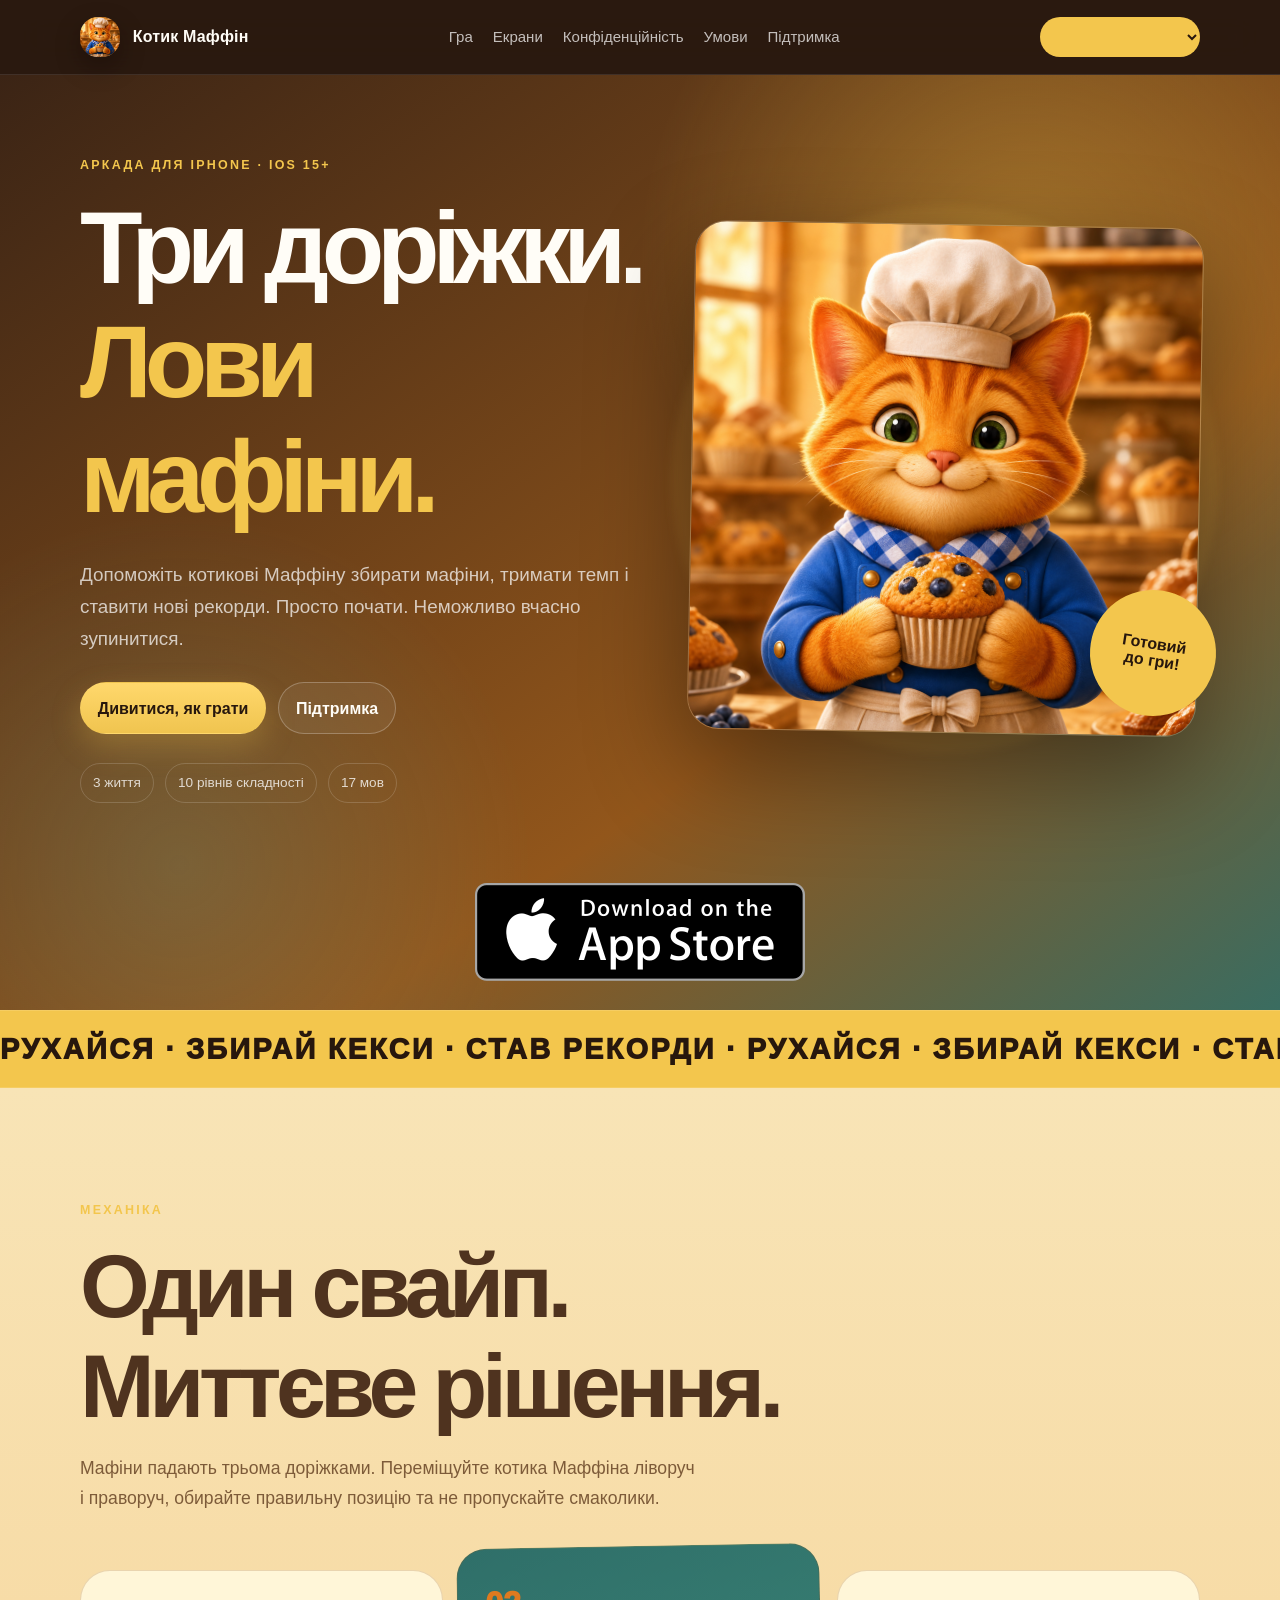
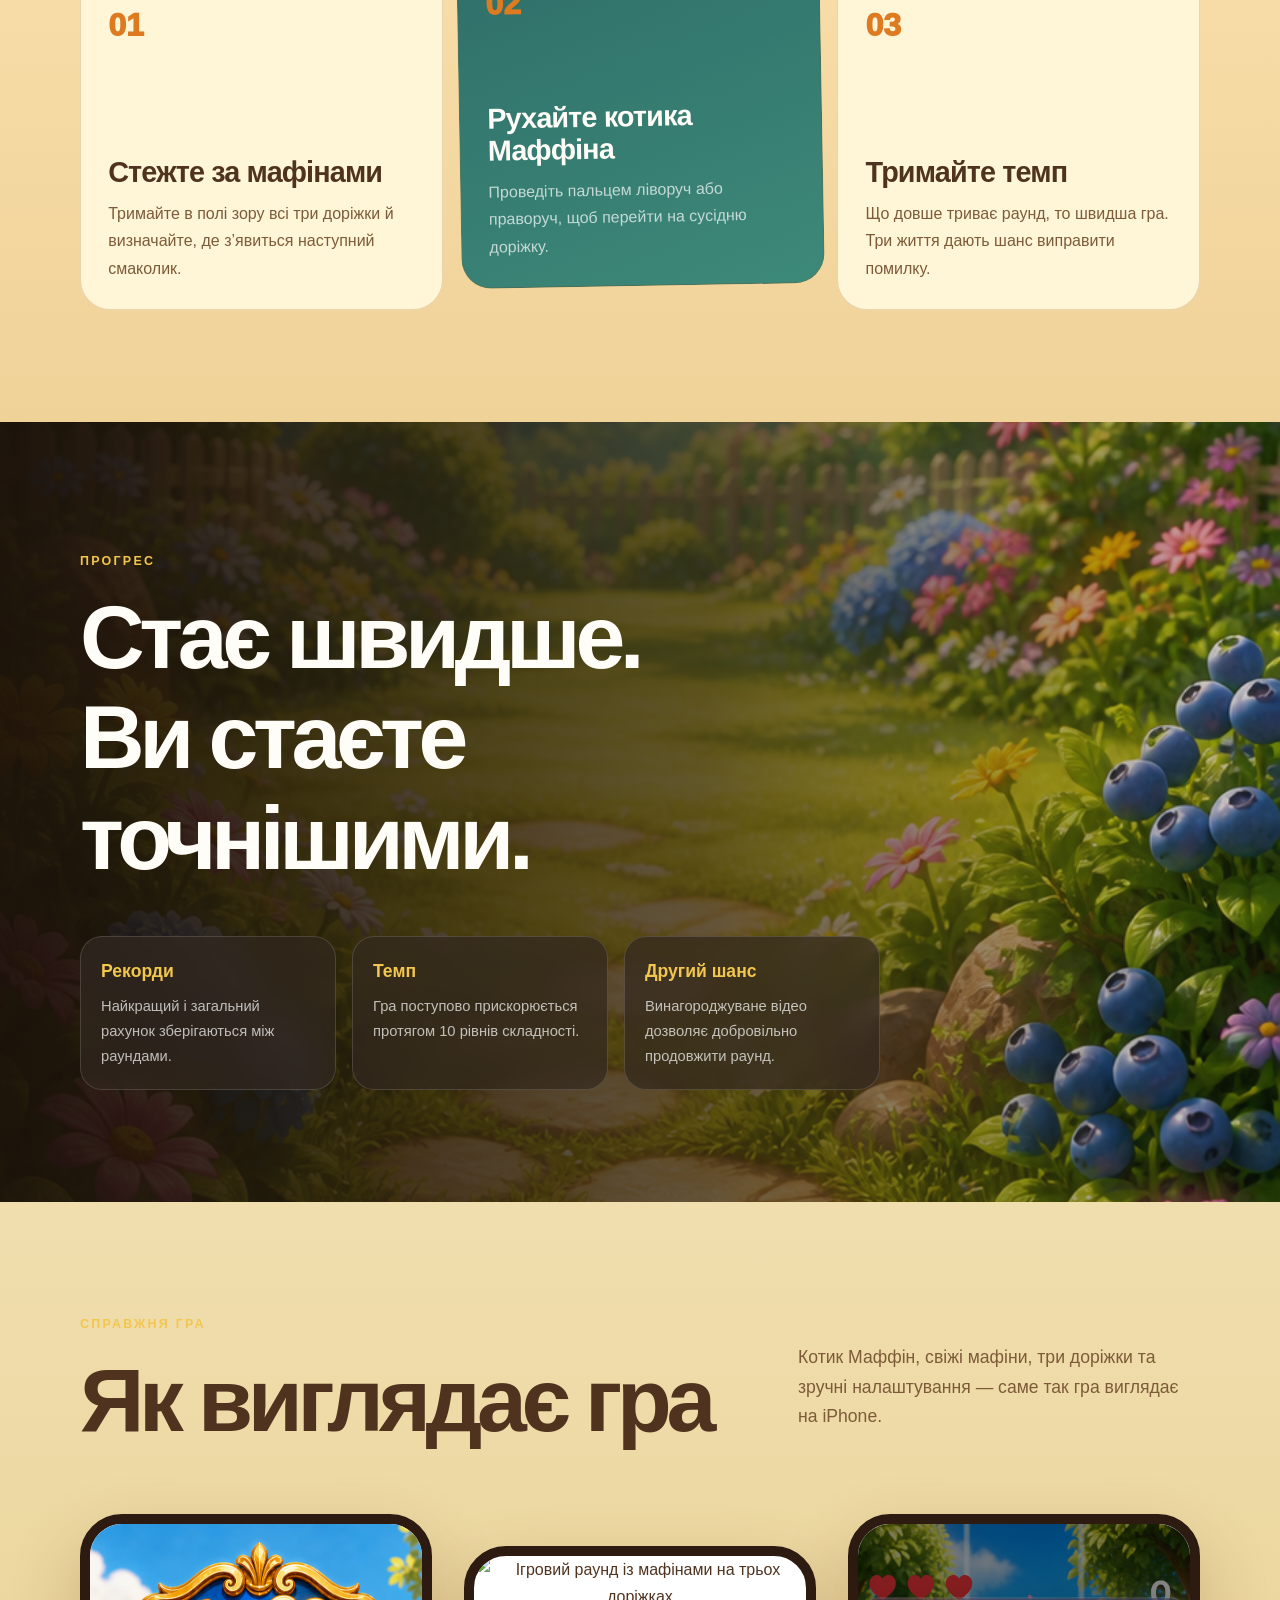
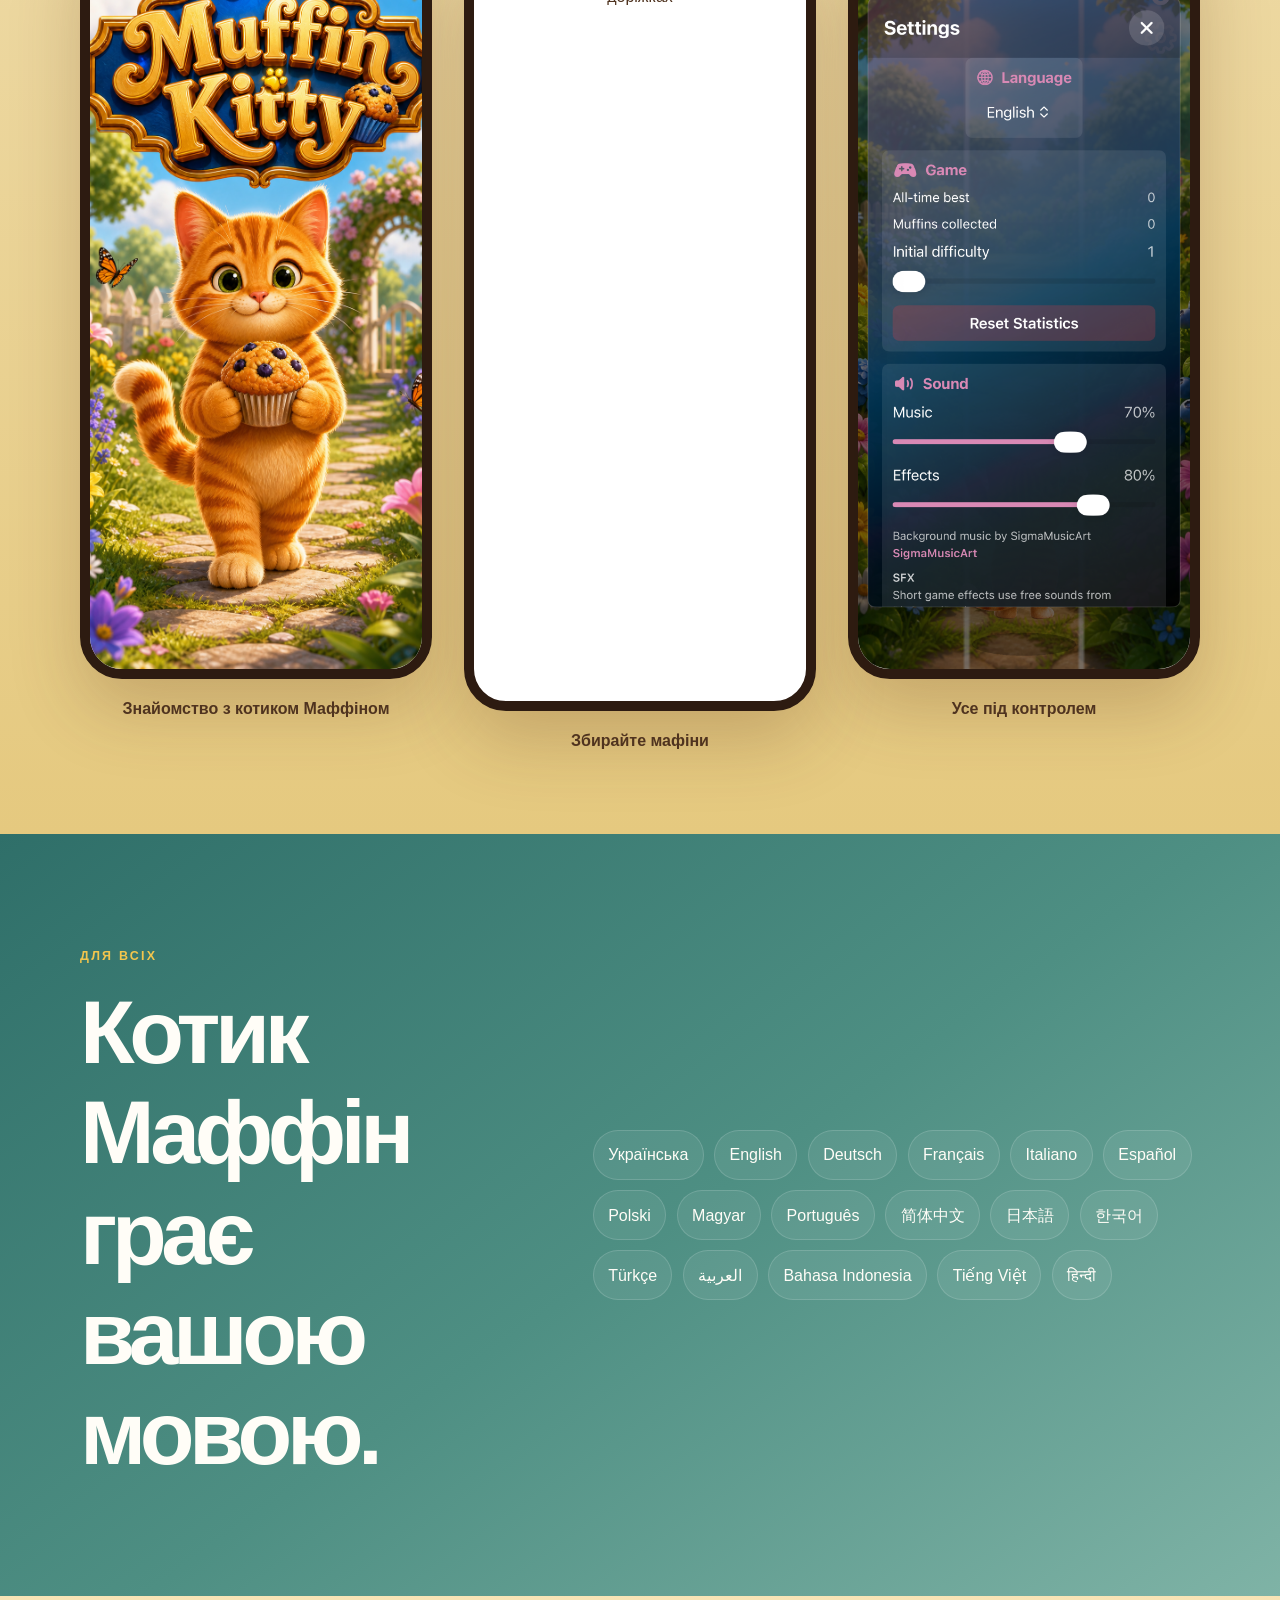
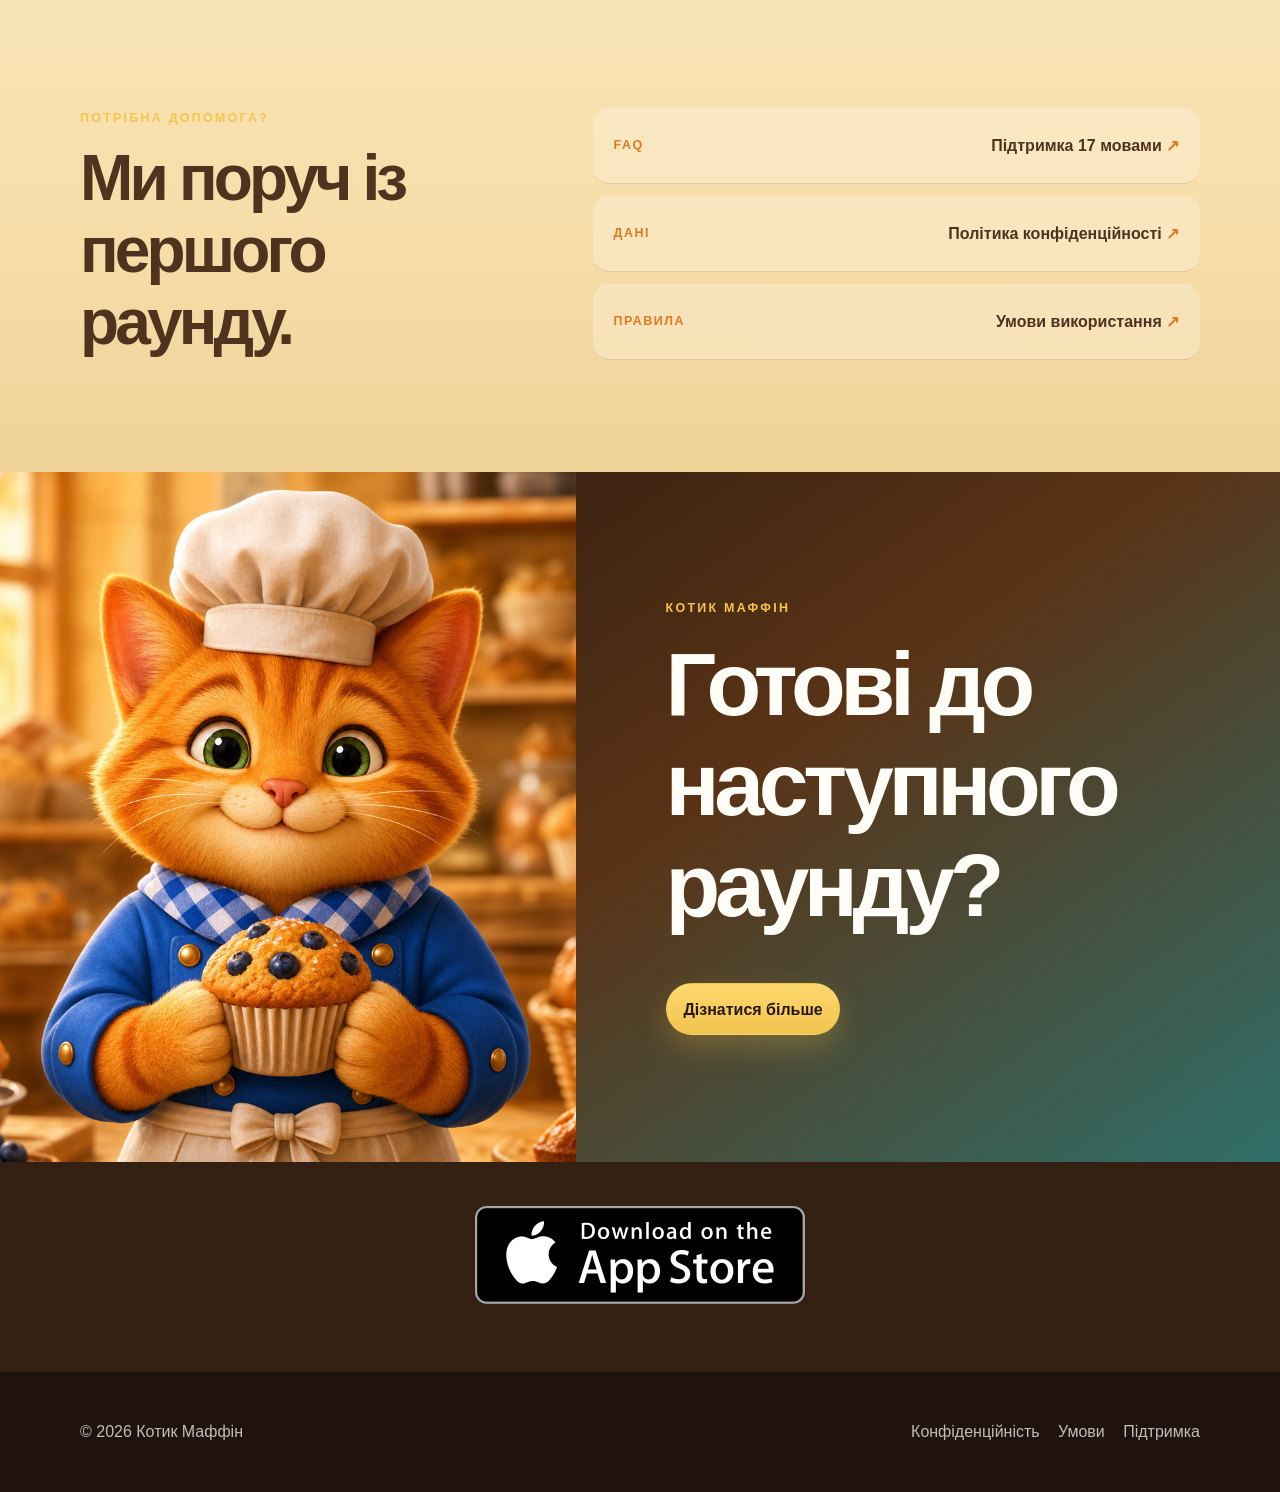
==== index.html @ 7a967cc7 "Refresh Muffin Kitty Docs artwork" ====
<!doctype html>
<html lang="uk">
<head>
  <meta charset="utf-8">
  <meta name="viewport" content="width=device-width, initial-scale=1">
  <meta name="theme-color" content="#071621">
  <meta name="description" content="Котик Маффін — аркадна гра для iPhone, де Котик Маффін збирає мафіни на трьох доріжках.">
  <meta property="og:title" content="Котик Маффін — мобільна аркада">
  <meta property="og:description" content="Три доріжки. Свіжі мафіни. Один дуже спритний Котик Маффін.">
  <meta property="og:image" content="images/muffin-kitty-icon.png">
  <title>Котик Маффін — мобільна аркада</title>
  <link rel="icon" type="image/png" href="images/muffin-kitty-icon.png">
  <link rel="apple-touch-icon" href="images/muffin-kitty-icon.png">
  <link rel="stylesheet" href="site.css?v=20260725-3">
</head>
<body class="home">
  <a class="skip-link" href="#main">Перейти до вмісту</a>
  <header class="topbar">
    <div class="shell topbar-inner">
      <a class="brand" href="index.html"><img class="brand-logo" src="images/muffin-kitty-icon.png" alt=""><span>Котик Маффін</span></a>
      <nav class="nav" aria-label="Навігація сайту">
        <a class="nav-link" href="#game">Гра</a>
        <a class="nav-link" href="#screens">Екрани</a>
        <a class="nav-link" href="privacy.html">Конфіденційність</a>
        <a class="nav-link" href="terms.html">Умови</a>
        <a class="nav-link" href="support.html">Підтримка</a>
      </nav>
      <div class="language-control site-language-control" data-language-control>
        <label for="language-select">Мова сайту</label>
        <select id="language-select" data-language-select aria-label="Мова сайту"></select>
      </div>
    </div>
  </header>

  <main id="main">
    <section class="game-hero">
      <div class="shell game-hero-grid">
        <div class="hero-copy">
          <p class="game-kicker">Аркада для iPhone · iOS 15+</p>
          <h1>Три доріжки.<br><em>Лови мафіни.</em></h1>
          <p class="hero-summary">Допоможіть котикові Маффіну збирати мафіни, тримати темп і ставити нові рекорди. Просто почати. Неможливо вчасно зупинитися.</p>
          <div class="hero-actions">
            <a class="button primary" href="#game">Дивитися, як грати</a>
            <a class="button ghost" href="support.html">Підтримка</a>
          </div>
          <div class="hero-facts"><span>3 життя</span><span>10 рівнів складності</span><span>17 мов</span></div>
        </div>
        <div class="hero-character">
          <div class="sun-disc"></div>
          <img src="images/muffin-kitty-icon.png" alt="Мультяшний котик Маффін тримає мафін">
          <span class="hero-sticker">Готовий<br>до гри!</span>
        </div>
      </div>
      <section class="app-store-band app-store-band-top" aria-label="App Store">
        <div class="shell app-store-band-inner">
          <a class="app-store-badge-link" href="https://apps.apple.com/" target="_blank" rel="noreferrer" aria-label="Download on the App Store">
            <img class="app-store-badge" src="images/app-store-badge.png" alt="Download on the App Store">
          </a>
        </div>
      </section>
      <div class="marquee" aria-hidden="true"><div>РУХАЙСЯ · ЗБИРАЙ КЕКСИ · СТАВ РЕКОРДИ · РУХАЙСЯ · ЗБИРАЙ КЕКСИ · СТАВ РЕКОРДИ ·</div></div>
    </section>

    <section class="game-section" id="game">
      <div class="shell">
        <div class="section-heading">
          <p class="game-kicker">Механіка</p>
          <h2>Один свайп.<br>Миттєве рішення.</h2>
          <p>Мафіни падають трьома доріжками. Переміщуйте котика Маффіна ліворуч і праворуч, обирайте правильну позицію та не пропускайте смаколики.</p>
        </div>
        <div class="mechanic-grid">
          <article class="mechanic-card"><span>01</span><h3>Стежте за мафінами</h3><p>Тримайте в полі зору всі три доріжки й визначайте, де з’явиться наступний смаколик.</p></article>
          <article class="mechanic-card featured"><span>02</span><h3>Рухайте котика Маффіна</h3><p>Проведіть пальцем ліворуч або праворуч, щоб перейти на сусідню доріжку.</p></article>
          <article class="mechanic-card"><span>03</span><h3>Тримайте темп</h3><p>Що довше триває раунд, то швидша гра. Три життя дають шанс виправити помилку.</p></article>
        </div>
      </div>
    </section>

    <section class="battle-section">
      <div class="battle-backdrop" role="img" aria-label="Затишна ігрова кімната з ліжком і розкиданими іграшками"></div>
      <div class="shell battle-copy">
        <p class="game-kicker">Прогрес</p>
        <h2>Стає швидше.<br>Ви стаєте точнішими.</h2>
        <div class="battle-points">
          <div><strong>Рекорди</strong><span>Найкращий і загальний рахунок зберігаються між раундами.</span></div>
          <div><strong>Темп</strong><span>Гра поступово прискорюється протягом 10 рівнів складності.</span></div>
          <div><strong>Другий шанс</strong><span>Винагороджуване відео дозволяє добровільно продовжити раунд.</span></div>
        </div>
      </div>
    </section>

    <section class="game-section screens-section" id="screens">
      <div class="shell">
        <div class="section-heading wide">
          <div><p class="game-kicker">Справжня гра</p><h2>Як виглядає гра</h2></div>
          <p>Котик Маффін, свіжі мафіни, три доріжки та зручні налаштування — саме так гра виглядає на iPhone.</p>
        </div>
        <div class="phone-gallery" aria-label="Скриншоти Котик Маффін">
          <figure class="phone phone-tall"><div class="phone-screen"><img src="images/screenshot-splash.png?v=20260728-2" alt="Заставка Котик Маффін із котиком Маффіном" loading="lazy"></div><figcaption>Знайомство з котиком Маффіном</figcaption></figure>
          <figure class="phone phone-center"><div class="phone-screen"><img src="images/screenshot-gameplay.png?v=20260728-2" alt="Ігровий раунд із мафінами на трьох доріжках" loading="lazy"></div><figcaption>Збирайте мафіни</figcaption></figure>
          <figure class="phone phone-tall"><div class="phone-screen"><img src="images/screenshot-settings.png?v=20260728-2" alt="" loading="lazy"></div><figcaption>Усе під контролем</figcaption></figure>
        </div>
      </div>
    </section>

    <section class="languages-band">
      <div class="shell languages-grid">
        <div><p class="game-kicker">Для всіх</p><h2>Котик Маффін грає<br>вашою мовою.</h2></div>
        <div class="language-cloud" aria-label="Підтримувані мови">
          <span>Українська</span><span>English</span><span>Deutsch</span><span>Français</span><span>Italiano</span><span>Español</span><span>Polski</span><span>Magyar</span><span>Português</span><span>简体中文</span><span>日本語</span><span>한국어</span><span>Türkçe</span><span>العربية</span><span>Bahasa Indonesia</span><span>Tiếng Việt</span><span>हिन्दी</span>
        </div>
      </div>
    </section>

    <section class="game-section support-strip">
      <div class="shell support-strip-grid">
        <div><p class="game-kicker">Потрібна допомога?</p><h2>Ми поруч із першого раунду.</h2></div>
        <div class="support-links">
          <a href="support.html"><span>FAQ</span><strong>Підтримка 17 мовами</strong></a>
          <a href="privacy.html"><span>Дані</span><strong>Політика конфіденційності</strong></a>
          <a href="terms.html"><span>Правила</span><strong>Умови використання</strong></a>
        </div>
      </div>
    </section>

    <section class="final-game-cta">
      <img src="images/muffin-kitty-icon.png" alt="" aria-hidden="true">
      <div><p class="game-kicker">Котик Маффін</p><h2>Готові до<br>наступного раунду?</h2><a class="button primary" href="support.html">Дізнатися більше</a></div>
    </section>

    <section class="app-store-band app-store-band-bottom" aria-label="App Store">
      <div class="shell app-store-band-inner">
        <a class="app-store-badge-link" href="https://apps.apple.com/" target="_blank" rel="noreferrer" aria-label="Download on the App Store">
          <img class="app-store-badge" src="images/app-store-badge.png" alt="Download on the App Store">
        </a>
      </div>
    </section>
  </main>

  <footer class="footer"><div class="shell footer-inner"><span>© 2026 <span>Котик Маффін</span></span><div class="footer-links"><a href="privacy.html">Конфіденційність</a><a href="terms.html">Умови</a><a href="support.html">Підтримка</a></div></div></footer>
</body>
</html>
---- site.css ----
:root {
  --ink: #27170d;
  --navy: #5d3418;
  --blue: #2f6f69;
  --blue-light: #96cbbd;
  --paper: #f7dca7;
  --paper-2: #fff6d8;
  --text: #4f331f;
  --muted: #7d5b39;
  --line: rgba(156, 93, 31, 0.22);
  --yellow: #f3c64d;
  --orange: #de7a1f;
  --teal: #67b8ac;
  --sand: #c98a46;
  --white: #fffdf7;
  --max: 1120px;
  --reading: 790px;
  --shadow: 0 24px 70px rgba(91, 51, 20, 0.18);
}

* {
  box-sizing: border-box;
}

html {
  scroll-behavior: smooth;
}

body {
  margin: 0;
  color: var(--text);
  background:
    radial-gradient(circle at 14% 14%, rgba(243, 198, 77, 0.2), transparent 20rem),
    radial-gradient(circle at 86% 20%, rgba(103, 184, 172, 0.16), transparent 26rem),
    radial-gradient(circle at 50% 92%, rgba(222, 122, 31, 0.12), transparent 30rem),
    linear-gradient(180deg, #fff8e9 0%, var(--paper) 54%, #e9c06f 100%);
  font-family: "Avenir Next", "Trebuchet MS", "Segoe UI", sans-serif;
  line-height: 1.7;
  text-rendering: optimizeLegibility;
  -webkit-font-smoothing: antialiased;
}

a {
  color: inherit;
  text-decoration: none;
}

a:not(.brand):not(.nav-link):not(.button):not(.page-card) {
  text-decoration-color: rgba(116, 77, 37, 0.42);
  text-underline-offset: 0.18em;
}

.shell {
  width: min(var(--max), calc(100% - 32px));
  margin-inline: auto;
}

.skip-link {
  position: fixed;
  top: 12px;
  left: 12px;
  z-index: 100;
  padding: 0.65rem 0.9rem;
  border-radius: 999px;
  color: var(--white);
  background: var(--ink);
  transform: translateY(-180%);
}

.skip-link:focus {
  transform: none;
}

.topbar {
  position: sticky;
  top: 0;
  z-index: 50;
  border-bottom: 1px solid rgba(255, 255, 255, 0.1);
  color: var(--white);
  background: rgba(39, 23, 13, 0.92);
  backdrop-filter: blur(22px) saturate(140%);
}

.topbar-inner {
  min-height: 74px;
  display: flex;
  align-items: center;
  justify-content: space-between;
  gap: 1.5rem;
}

.brand {
  display: inline-flex;
  align-items: center;
  gap: 0.8rem;
  font-weight: 800;
  letter-spacing: 0.01em;
}

.brand-logo {
  width: 2.5rem;
  height: 2.5rem;
  display: block;
  object-fit: cover;
  border-radius: 18px;
  box-shadow: 0 10px 26px rgba(0, 0, 0, 0.28);
}

.nav {
  display: flex;
  align-items: center;
  gap: 1.25rem;
}

.nav-link {
  color: rgba(255, 255, 255, 0.72);
  font-size: 0.94rem;
  transition: color 160ms ease;
}

.nav-link:hover,
.nav-link[aria-current="page"] {
  color: var(--yellow);
}

.nav-link.button {
  padding: 0.62rem 0.92rem;
  color: var(--ink);
  background: var(--yellow);
  border-radius: 999px;
  font-weight: 800;
}

.legal-hero {
  position: relative;
  overflow: hidden;
  color: var(--white);
  background:
    radial-gradient(circle at 82% 15%, rgba(243, 198, 77, 0.3), transparent 20rem),
    radial-gradient(circle at 12% 88%, rgba(103, 184, 172, 0.24), transparent 24rem),
    linear-gradient(145deg, #6d3e1a, #8d5620 58%, var(--blue));
}

.legal-hero::after {
  content: "";
  position: absolute;
  right: 7%;
  bottom: -5.5rem;
  width: 17rem;
  height: 17rem;
  border: 2.8rem dotted rgba(255, 255, 255, 0.08);
  border-radius: 50%;
  transform: rotate(17deg);
}

.legal-hero-inner {
  position: relative;
  z-index: 1;
  min-height: 400px;
  display: grid;
  align-content: center;
  padding-block: 5.5rem;
}

.legal-hero-inner > * {
  min-width: 0;
}

.legal-hero h1 {
  overflow-wrap: normal;
  word-break: normal;
  hyphens: none;
}

.language-control {
  width: 364px;
  max-width: 100%;
  display: grid;
  grid-template-columns: auto minmax(180px, 1fr);
  align-items: center;
  gap: 0.75rem;
  margin-bottom: 1.5rem;
  padding: 0.45rem 0.5rem 0.45rem 0.85rem;
  border: 1px solid rgba(255, 255, 255, 0.18);
  border-radius: 999px;
  color: rgba(255, 255, 255, 0.75);
  background: rgba(255, 255, 255, 0.07);
  font-size: 0.84rem;
  font-weight: 700;
}

.language-control select {
  width: 100%;
  min-width: 0;
  min-height: 38px;
  padding: 0 2.2rem 0 0.85rem;
  border: 0;
  border-radius: 999px;
  color: var(--ink);
  background: var(--yellow);
  font: inherit;
  font-weight: 800;
  cursor: pointer;
}

[dir="rtl"] .language-control select {
  padding: 0 0.85rem 0 2.2rem;
}

.topbar .language-control {
  flex: 0 0 auto;
  width: auto;
  max-width: none;
  grid-template-columns: 1fr;
  gap: 0;
  margin: 0;
  padding: 0;
  border: 0;
  background: transparent;
}

.topbar .language-control label {
  position: absolute;
  width: 1px;
  height: 1px;
  overflow: hidden;
  clip: rect(0 0 0 0);
  white-space: nowrap;
}

.topbar .language-control select {
  width: 160px;
  min-height: 40px;
  max-width: 180px;
}

.kicker {
  margin: 0 0 0.8rem;
  color: var(--yellow);
  font-size: 0.78rem;
  font-weight: 800;
  letter-spacing: 0.16em;
  text-transform: uppercase;
}

h1,
h2,
h3 {
  line-height: 1.12;
  letter-spacing: -0.03em;
}

h1 {
  max-width: 820px;
  margin: 0;
  font-size: clamp(2.9rem, 7vw, 6.4rem);
}

.legal-hero .lead {
  max-width: 700px;
  margin: 1.25rem 0 0;
  color: rgba(255, 255, 255, 0.74);
  font-size: clamp(1.05rem, 2vw, 1.3rem);
}

.hero-actions {
  display: flex;
  flex-wrap: wrap;
  gap: 0.75rem;
  margin-top: 1.7rem;
}

.button {
  display: inline-flex;
  align-items: center;
  justify-content: center;
  min-height: 48px;
  padding: 0.72rem 1.05rem;
  border: 1px solid transparent;
  border-radius: 999px;
  font-weight: 800;
}

.button.primary {
  color: var(--ink);
  background: linear-gradient(180deg, #ffd86c, #f0c44f);
  box-shadow: 0 12px 30px rgba(243, 198, 77, 0.26);
}

.button.ghost {
  color: var(--white);
  border-color: rgba(255, 255, 255, 0.25);
  background: rgba(255, 255, 255, 0.06);
}

.app-store-band {
  width: 100%;
}

.app-store-band-top {
  padding: 2rem 0 1.85rem;
}

.app-store-band-bottom {
  padding: 2.75rem 0 4.25rem;
}

.app-store-band-inner {
  display: flex;
  justify-content: center;
}

.app-store-badge-link {
  display: inline-block;
}

.app-store-badge {
  display: block;
  width: min(330px, 82vw);
  height: auto;
}

.content-wrap {
  display: grid;
  grid-template-columns: minmax(0, var(--reading)) 220px;
  gap: 4rem;
  align-items: start;
  padding-block: 5rem;
}

.document h2,
.support-section h2 {
  margin: 3.4rem 0 1rem;
  font-size: clamp(1.75rem, 4vw, 2.55rem);
}

.document h2:first-child {
  margin-top: 0;
}

.document h3 {
  margin: 2.2rem 0 0.7rem;
  font-size: 1.2rem;
}

.document p,
.document li {
  color: #675b50;
}

.document a,
.faq a {
  text-decoration: underline;
  text-decoration-thickness: 1px;
}

.document ul {
  padding-left: 1.25rem;
}

.document li + li {
  margin-top: 0.5rem;
}

.summary {
  padding: 1.4rem;
  border: 1px solid rgba(198, 113, 73, 0.26);
  border-radius: 22px;
  background: rgba(243, 198, 77, 0.18);
}

.summary strong {
  display: block;
  margin-bottom: 0.35rem;
  color: var(--text);
}

.toc {
  position: sticky;
  top: 104px;
  padding: 1.25rem;
  border: 1px solid var(--line);
  border-radius: 20px;
  background: rgba(255, 249, 229, 0.9);
}

.toc strong {
  display: block;
  margin-bottom: 0.65rem;
}

.toc a {
  display: block;
  padding: 0.32rem 0;
  color: var(--muted);
  font-size: 0.9rem;
}

.toc a:hover {
  color: var(--text);
}

.support-main {
  padding-block: 5rem;
}

.support-intro {
  display: grid;
  grid-template-columns: repeat(3, 1fr);
  gap: 1rem;
}

.stat-card {
  min-height: 232px;
  padding: 1.4rem;
  border: 1px solid var(--line);
  border-radius: 24px;
  background: rgba(255, 255, 255, 0.58);
}

.stat-card span {
  display: block;
  margin-bottom: 1rem;
  color: var(--orange);
  font-size: 1.75rem;
  font-weight: 900;
}

.stat-card strong {
  display: block;
  font-size: 1.1rem;
}

.stat-card p {
  margin: 0.35rem 0 0;
  color: var(--muted);
}

.support-section {
  max-width: 900px;
  margin-inline: auto;
}

.faq {
  display: grid;
  gap: 0.7rem;
}

.faq details {
  border: 1px solid var(--line);
  border-radius: 18px;
  background: rgba(255, 255, 255, 0.56);
  overflow: hidden;
}

.faq details[open] {
  background: var(--white);
  box-shadow: 0 14px 36px rgba(95, 50, 13, 0.09);
}

.faq summary {
  position: relative;
  padding: 1.05rem 3.2rem 1.05rem 1.15rem;
  cursor: pointer;
  list-style: none;
  font-weight: 800;
}

.faq summary::-webkit-details-marker {
  display: none;
}

.faq summary::after {
  content: "+";
  position: absolute;
  top: 50%;
  right: 1.15rem;
  width: 1.65rem;
  height: 1.65rem;
  display: grid;
  place-items: center;
  border-radius: 50%;
  color: var(--ink);
  background: var(--yellow);
  transform: translateY(-50%);
}

.faq details[open] summary::after {
  content: "−";
}

.faq-answer {
  padding: 0 1.15rem 1.15rem;
  color: #675b50;
}

.faq-answer p {
  margin: 0;
}

.link-grid {
  display: grid;
  grid-template-columns: repeat(2, 1fr);
  gap: 1rem;
  margin-top: 4rem;
}

.page-card {
  position: relative;
  min-height: 170px;
  padding: 1.35rem;
  border-radius: 24px;
  color: var(--white);
  background: linear-gradient(145deg, #6c3c19, #2f6f69);
  box-shadow: var(--shadow);
}

.page-card span {
  color: var(--yellow);
  font-size: 0.78rem;
  font-weight: 800;
  letter-spacing: 0.12em;
  text-transform: uppercase;
}

.page-card strong {
  display: block;
  margin-top: 1.7rem;
  font-size: 1.35rem;
}

.page-card::after {
  content: "↗";
  position: absolute;
  right: 1.25rem;
  bottom: 1.15rem;
  color: var(--teal);
  font-size: 1.5rem;
}

.updated {
  margin-top: 3rem;
  color: var(--muted);
  font-size: 0.9rem;
}

.footer {
  color: rgba(255, 255, 255, 0.72);
  background: #20120c;
}

.footer-inner {
  min-height: 120px;
  display: flex;
  align-items: center;
  justify-content: space-between;
  gap: 1.5rem;
}

.footer-links {
  display: flex;
  flex-wrap: wrap;
  justify-content: flex-end;
  gap: 1.15rem;
}

.footer a:hover {
  color: var(--yellow);
}

@media (max-width: 920px) {
  .topbar-inner {
    position: relative;
    min-height: 0;
    display: grid;
    grid-template-columns: minmax(0, 1fr) auto;
    align-items: center;
    gap: 0.65rem 0.85rem;
    padding-block: 0.75rem 0.6rem;
  }

  .topbar .language-control {
    grid-column: 2;
    grid-row: 1;
    width: auto;
  }

  .topbar .language-control select {
    width: 138px;
    max-width: 34vw;
  }

  .nav {
    grid-column: 1 / -1;
    grid-row: 2;
    width: 100%;
    gap: 0.85rem;
    overflow-x: auto;
    padding-bottom: 0.15rem;
  }

  .nav-link {
    white-space: nowrap;
  }

  .nav-link.button {
    display: none;
  }
}

@media (max-width: 820px) {
  .legal-hero-inner {
    min-height: 350px;
    padding-block: 4rem;
  }

  .content-wrap {
    grid-template-columns: 1fr;
    gap: 2rem;
  }

  .toc {
    position: static;
    grid-row: 1;
  }

  .support-intro {
    grid-template-columns: 1fr;
  }
}

@media (max-width: 600px) {
  h1 {
    font-size: 3rem;
  }

  .link-grid {
    grid-template-columns: 1fr;
  }

  .footer-inner {
    align-items: flex-start;
    flex-direction: column;
    padding-block: 2rem;
  }

  .footer-links {
    justify-content: flex-start;
  }
}

@media (prefers-reduced-motion: reduce) {
  html {
    scroll-behavior: auto;
  }
}

/* Home page */
.home {
  color: var(--white);
  background:
    radial-gradient(circle at 16% 10%, rgba(243, 198, 77, 0.18), transparent 18rem),
    linear-gradient(180deg, #23160e 0%, #352113 100%);
}

.home .topbar {
  background: rgba(44, 26, 16, 0.9);
}

.game-hero {
  overflow: hidden;
  background:
    radial-gradient(circle at 80% 18%, rgba(243, 198, 77, 0.34), transparent 24rem),
    radial-gradient(circle at 14% 78%, rgba(103, 184, 172, 0.2), transparent 22rem),
    linear-gradient(145deg, #3b2415, #92561b 62%, var(--blue));
}

.game-hero-grid {
  min-height: 720px;
  display: grid;
  grid-template-columns: 1.05fr 0.95fr;
  align-items: center;
  gap: 3rem;
  padding-block: 5rem 3rem;
}

.game-kicker {
  margin: 0 0 0.9rem;
  color: var(--yellow);
  font-size: 0.78rem;
  font-weight: 900;
  letter-spacing: 0.18em;
  text-transform: uppercase;
}

.hero-copy h1 {
  margin: 0;
  font-size: clamp(4rem, 8vw, 7.5rem);
  letter-spacing: -0.07em;
}

.hero-copy h1 em {
  color: var(--yellow);
  font-style: normal;
}

.hero-summary {
  max-width: 650px;
  margin: 1.5rem 0 0;
  color: rgba(255, 255, 255, 0.72);
  font-size: 1.18rem;
}

.hero-facts {
  display: flex;
  flex-wrap: wrap;
  gap: 0.7rem;
  margin-top: 1.8rem;
}

.hero-facts span {
  padding: 0.45rem 0.75rem;
  border: 1px solid rgba(255, 255, 255, 0.16);
  border-radius: 999px;
  color: rgba(255, 255, 255, 0.78);
  font-size: 0.85rem;
}

.hero-character {
  position: relative;
  min-height: 570px;
  display: grid;
  place-items: center;
}

.hero-character img {
  position: relative;
  z-index: 2;
  width: min(100%, 560px);
  border-radius: 32px;
  border: 1px solid rgba(255, 255, 255, 0.18);
  box-shadow: 0 36px 100px rgba(0, 0, 0, 0.42);
  transform: rotate(1deg);
}

.sun-disc {
  position: absolute;
  width: 480px;
  height: 480px;
  border-radius: 50%;
  background: radial-gradient(circle, rgba(255, 246, 214, 0.96) 0%, rgba(243, 198, 77, 0.92) 44%, rgba(243, 198, 77, 0.18) 72%, transparent 74%);
  filter: blur(4px);
  box-shadow: 0 0 0 34px rgba(243, 198, 77, 0.1);
}

.hero-sticker {
  position: absolute;
  z-index: 3;
  right: -1rem;
  bottom: 3rem;
  width: 126px;
  height: 126px;
  display: grid;
  place-items: center;
  border-radius: 50%;
  color: var(--ink);
  background: var(--yellow);
  font-weight: 900;
  line-height: 1.05;
  text-align: center;
  transform: rotate(9deg);
}

.marquee {
  overflow: hidden;
  border-block: 1px solid rgba(255, 255, 255, 0.12);
  color: var(--ink);
  background: var(--yellow);
  font-size: clamp(1rem, 2.5vw, 1.8rem);
  font-weight: 950;
  letter-spacing: 0.08em;
  white-space: nowrap;
}

.marquee div {
  width: max-content;
  padding-block: 0.85rem;
  animation: ticker 22s linear infinite;
}

@keyframes ticker {
  to { transform: translateX(-50%); }
}

.game-section {
  padding-block: 7rem;
  color: var(--text);
  background: linear-gradient(180deg, #f8e4b6, var(--paper) 55%, #efd298);
}

.section-heading {
  max-width: 760px;
}

.section-heading h2,
.battle-copy h2,
.languages-grid h2,
.support-strip h2,
.final-game-cta h2 {
  margin: 0;
  font-size: clamp(3rem, 7vw, 6.4rem);
  letter-spacing: -0.06em;
}

.section-heading > p:last-child {
  max-width: 620px;
  color: var(--muted);
  font-size: 1.1rem;
}

.section-heading.wide {
  max-width: none;
  display: grid;
  grid-template-columns: 1.25fr 0.75fr;
  align-items: end;
  gap: 3rem;
}

.mechanic-grid {
  display: grid;
  grid-template-columns: repeat(3, 1fr);
  gap: 1rem;
  margin-top: 3.5rem;
}

.mechanic-card {
  min-height: 340px;
  display: flex;
  flex-direction: column;
  padding: 1.7rem;
  border: 1px solid var(--line);
  border-radius: 30px;
  background: var(--paper-2);
}

.mechanic-card.featured {
  color: var(--white);
  background: linear-gradient(160deg, #2f6f69, #3d8979);
  transform: translateY(-1.5rem) rotate(-1deg);
}

.mechanic-card > span {
  color: var(--orange);
  font-size: 2rem;
  font-weight: 950;
}

.mechanic-card h3 {
  margin: auto 0 0.75rem;
  font-size: 1.8rem;
}

.mechanic-card p {
  margin: 0;
  color: var(--muted);
}

.mechanic-card.featured p {
  color: rgba(255, 255, 255, 0.7);
}

.battle-section {
  position: relative;
  min-height: 780px;
  display: grid;
  align-items: end;
  overflow: hidden;
  background: var(--ink);
}

.battle-backdrop {
  position: absolute;
  inset: 0;
  background:
    linear-gradient(90deg, rgba(28, 18, 10, 0.96), rgba(40, 28, 14, 0.72) 55%, rgba(40, 28, 14, 0.18)),
    url("images/background.png") center 56% / cover;
}

.battle-copy {
  position: relative;
  z-index: 2;
  padding-block: 7rem;
}

.battle-copy h2 {
  max-width: 850px;
}

.battle-points {
  max-width: 800px;
  display: grid;
  grid-template-columns: repeat(3, 1fr);
  gap: 1rem;
  margin-top: 3rem;
}

.battle-points div {
  padding: 1.25rem;
  border: 1px solid rgba(255, 255, 255, 0.14);
  border-radius: 22px;
  background: rgba(51, 41, 32, 0.7);
  backdrop-filter: blur(12px);
}

.battle-points strong,
.battle-points span {
  display: block;
}

.battle-points strong {
  color: var(--yellow);
  font-size: 1.1rem;
}

.battle-points span {
  margin-top: 0.45rem;
  color: rgba(255, 255, 255, 0.7);
  font-size: 0.92rem;
}

.screens-section {
  overflow: hidden;
  background: linear-gradient(180deg, #f0deaf 0%, #e5c97f 100%);
}

.phone-gallery {
  display: grid;
  grid-template-columns: repeat(3, 1fr);
  align-items: center;
  gap: 2rem;
  margin-top: 4rem;
}

.phone {
  margin: 0;
  text-align: center;
}

.phone-screen {
  aspect-ratio: 1206 / 2622;
  overflow: hidden;
  border: 10px solid #2d1b11;
  border-radius: 42px;
  background: #fff;
  box-shadow: 0 30px 70px rgba(91, 51, 20, 0.24);
}

.phone-screen img {
  width: 100%;
  height: 100%;
  object-fit: cover;
}

.phone-screen.crop-top img {
  height: 116%;
  object-position: center bottom;
}

.phone-center {
  transform: translateY(2rem);
}

.phone figcaption {
  margin-top: 1rem;
  font-weight: 900;
}

.languages-band {
  padding-block: 7rem;
  background: linear-gradient(145deg, #2f6f69, #4e8f83 52%, #7fb3a6);
}

.languages-grid {
  display: grid;
  grid-template-columns: 0.85fr 1.15fr;
  gap: 4rem;
  align-items: center;
}

.language-cloud {
  display: flex;
  flex-wrap: wrap;
  gap: 0.65rem;
}

.language-cloud span {
  padding: 0.65rem 0.9rem;
  border: 1px solid rgba(255, 255, 255, 0.15);
  border-radius: 999px;
  background: rgba(255, 255, 255, 0.07);
}

.support-strip-grid {
  display: grid;
  grid-template-columns: 0.85fr 1.15fr;
  gap: 4rem;
}

.support-strip h2 {
  font-size: clamp(2.6rem, 5vw, 4.8rem);
}

.support-links {
  display: grid;
  gap: 0.75rem;
}

.support-links a {
  min-height: 76px;
  display: flex;
  align-items: center;
  justify-content: space-between;
  gap: 1rem;
  padding: 1.15rem 1.3rem;
  border-bottom: 1px solid rgba(132, 82, 28, 0.18);
  background: rgba(255, 255, 255, 0.25);
  border-radius: 16px;
}

.support-links span {
  color: var(--orange);
  font-size: 0.78rem;
  font-weight: 900;
  letter-spacing: 0.12em;
  text-transform: uppercase;
}

.support-links strong::after {
  content: " ↗";
  color: var(--orange);
}

.final-game-cta {
  min-height: 690px;
  display: grid;
  grid-template-columns: 0.9fr 1.1fr;
  align-items: center;
  overflow: hidden;
  color: var(--white);
  background: linear-gradient(145deg, #21140d, #5a3316 52%, #2f6f69);
}

.final-game-cta > img {
  width: 100%;
  height: 690px;
  object-fit: cover;
  object-position: center 30%;
}

.final-game-cta > div {
  padding: 4rem 7vw;
}

.final-game-cta .button {
  margin-top: 3rem;
}

@media (max-width: 900px) {
  .game-hero-grid,
  .section-heading.wide,
  .languages-grid,
  .support-strip-grid {
    grid-template-columns: 1fr;
  }

  .game-hero-grid {
    padding-top: 4rem;
  }

  .mechanic-grid,
  .battle-points {
    grid-template-columns: 1fr;
  }

  .mechanic-card.featured {
    transform: none;
  }

  .phone-gallery {
    display: flex;
    width: auto;
    margin-inline: calc(50% - 50vw);
    padding: 1rem 5vw 4rem;
    overflow-x: auto;
    scroll-padding-inline: 5vw;
    scroll-snap-type: x mandatory;
    scrollbar-width: thin;
  }

  .phone {
    min-width: 260px;
    scroll-snap-align: center;
  }

  .phone-center {
    transform: none;
  }

  .final-game-cta {
    grid-template-columns: 1fr;
  }

  .final-game-cta > img {
    height: 480px;
  }
}

@media (max-width: 600px) {
  .support-links a {
    min-height: 94px;
  }

  .game-hero-grid {
    min-height: 0;
  }

  .hero-character {
    min-height: 420px;
  }

  .sun-disc {
    width: 330px;
    height: 330px;
  }

  .hero-sticker {
    right: 0;
    width: 100px;
    height: 100px;
  }

  .game-section,
  .languages-band {
    padding-block: 5rem;
  }

  .phone-gallery {
    gap: 1rem;
  }

  .phone {
    min-width: min(78vw, 300px);
  }

  .phone-screen {
    border-width: 6px;
    border-radius: 28px;
  }
}

@media (max-width: 360px) {
  .brand > span:last-child {
    display: none;
  }

  .topbar .language-control select {
    width: 128px;
    max-width: 42vw;
  }
}
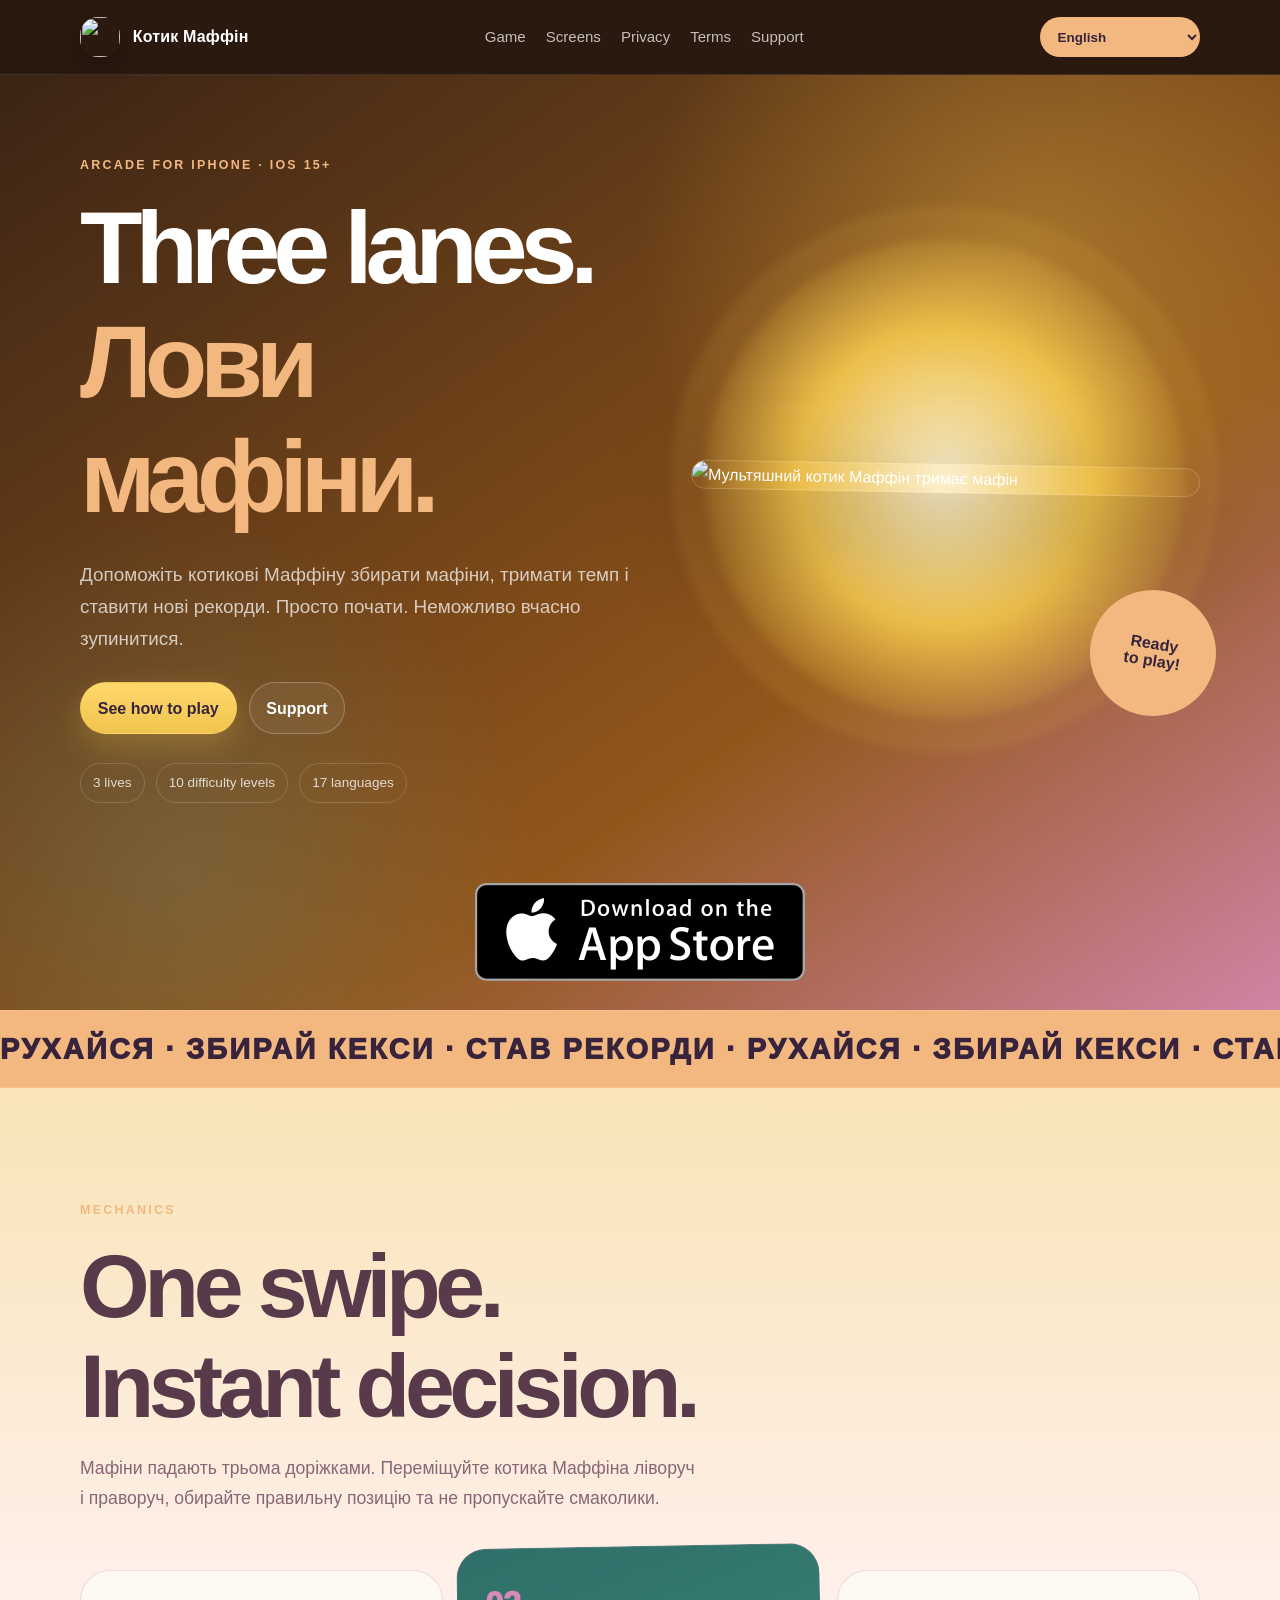
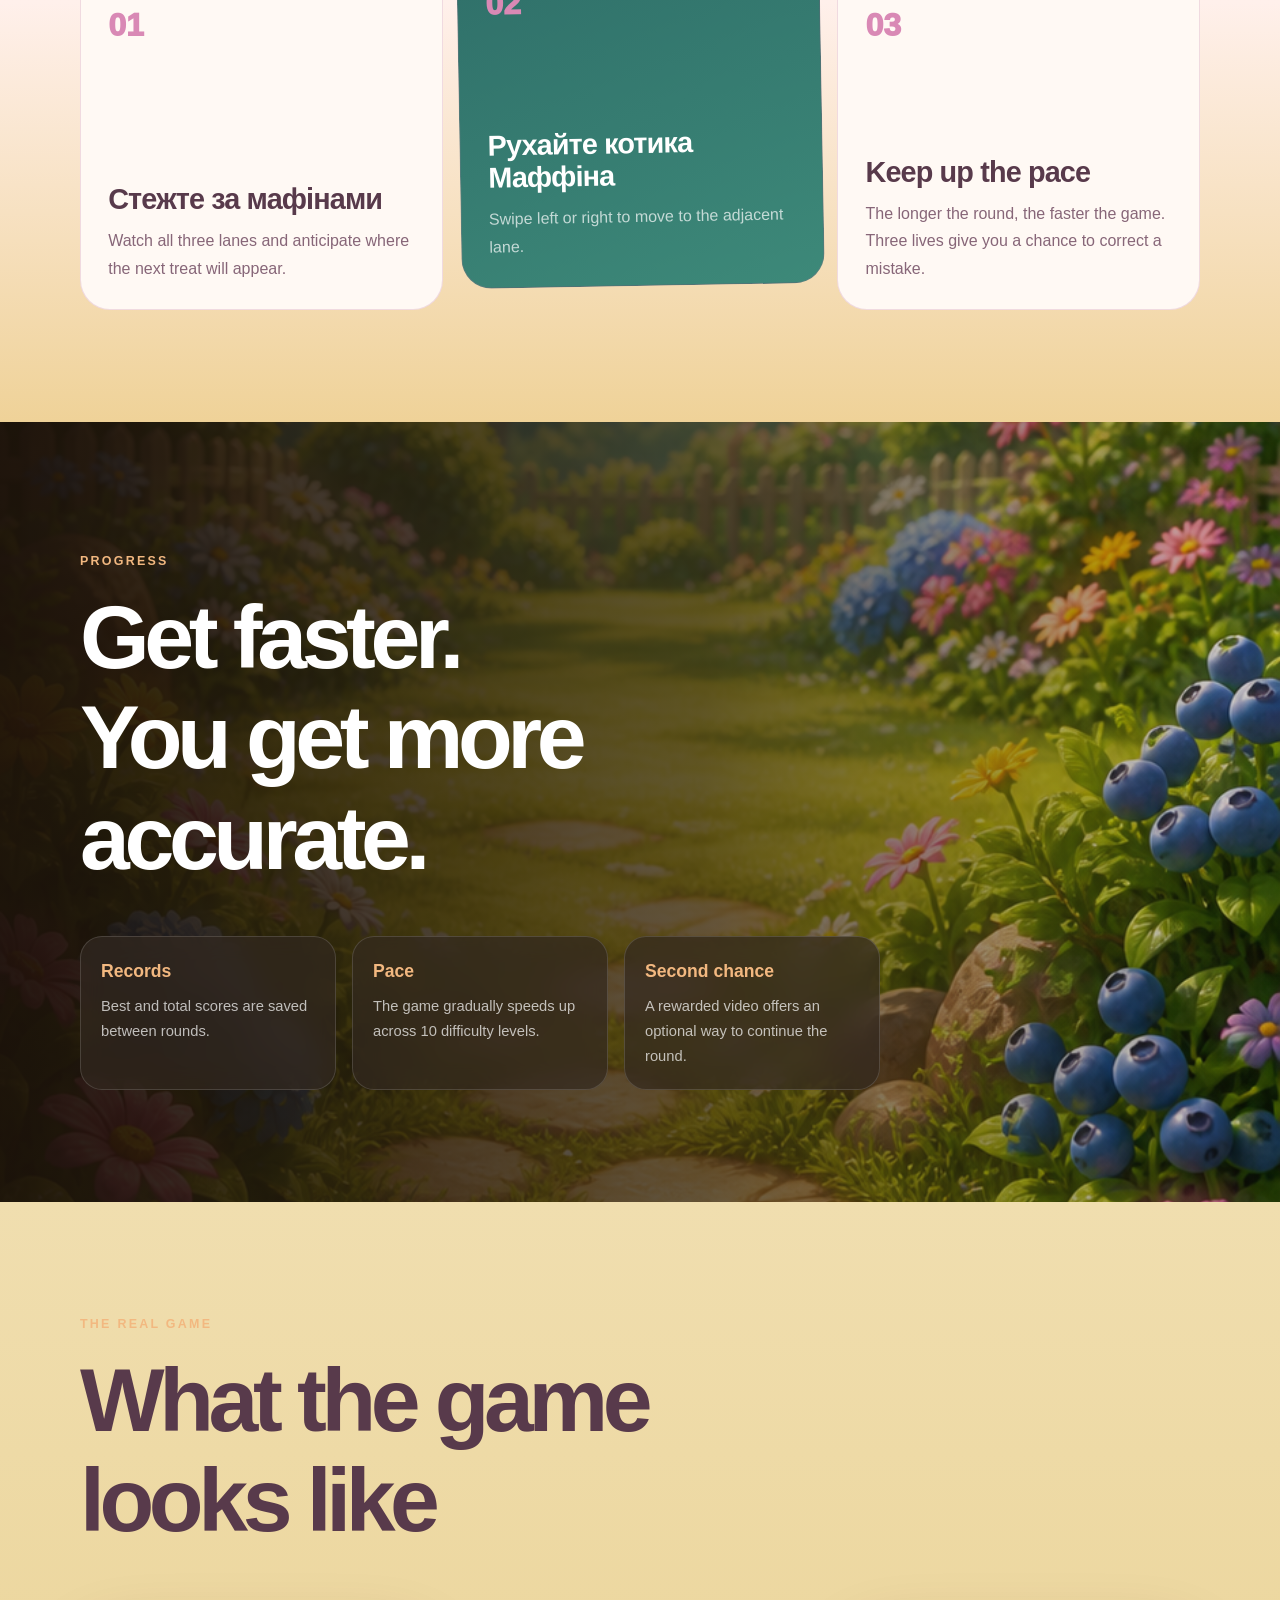
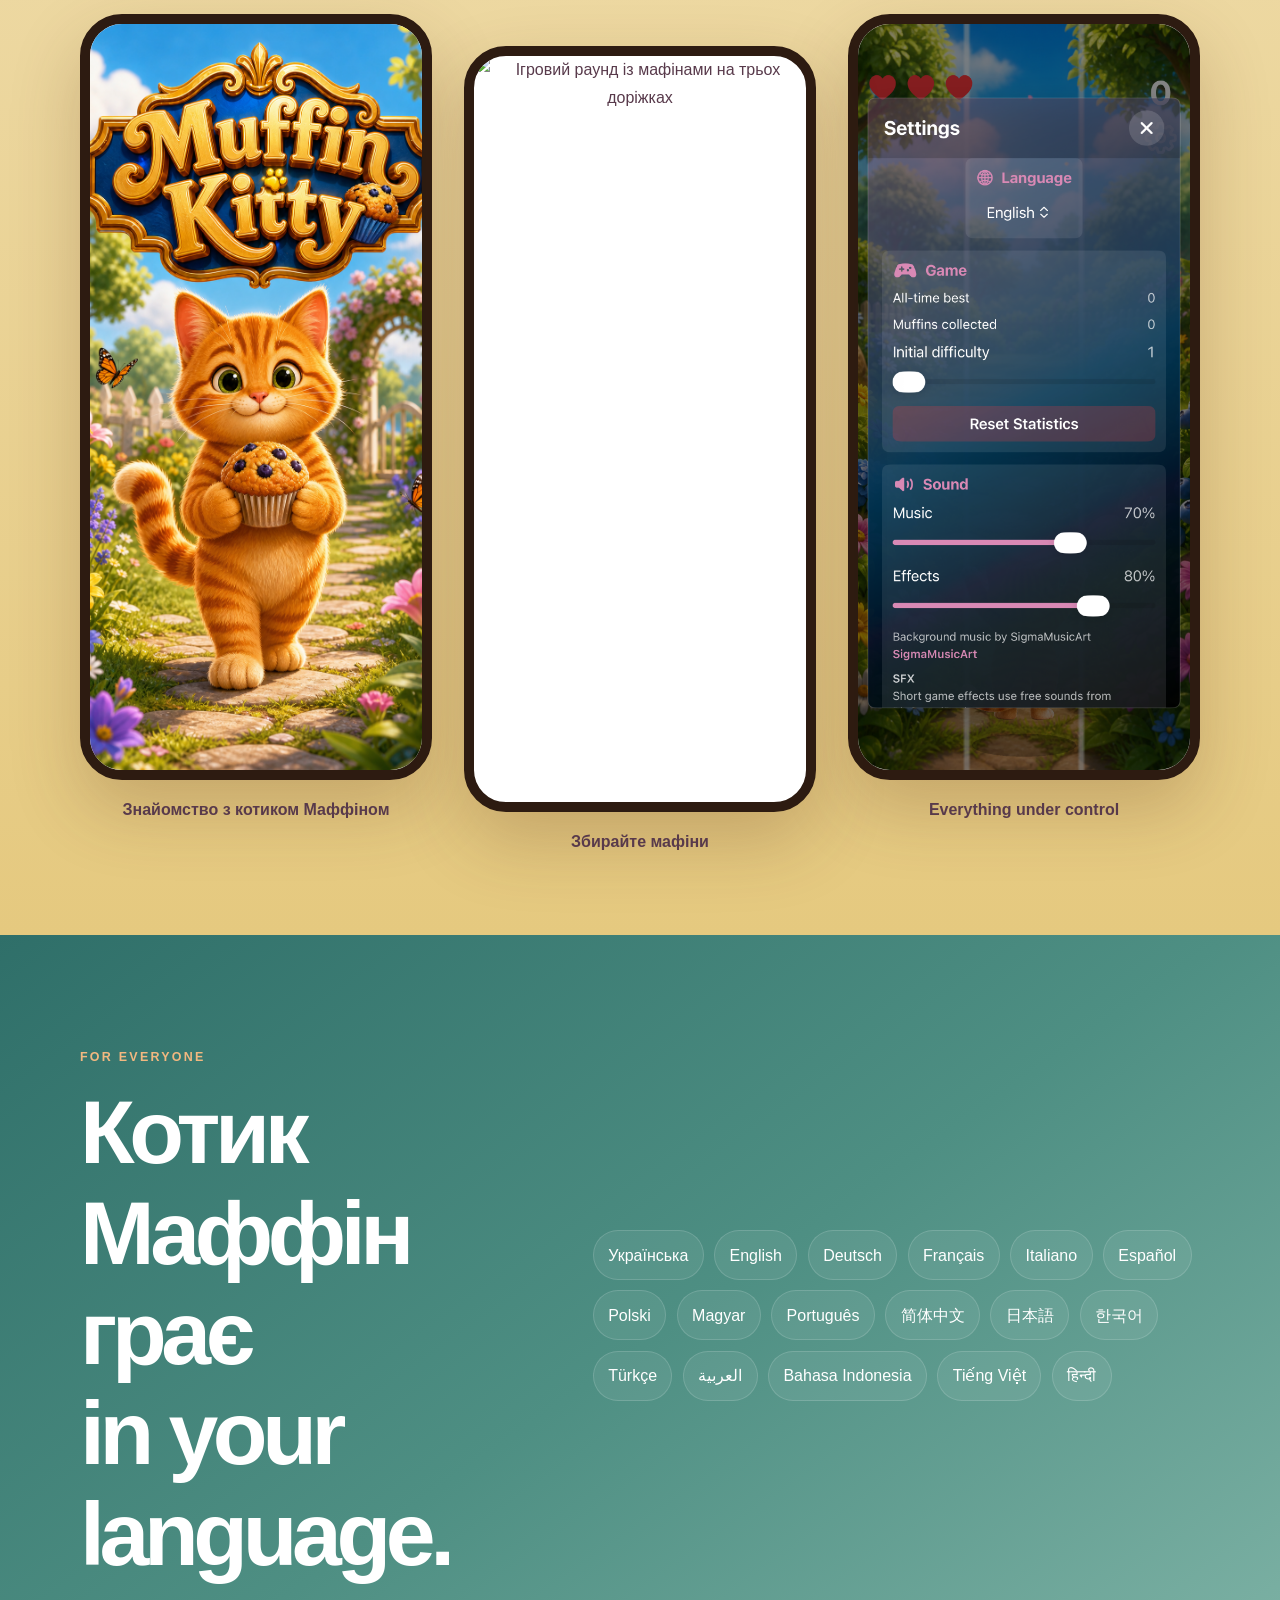
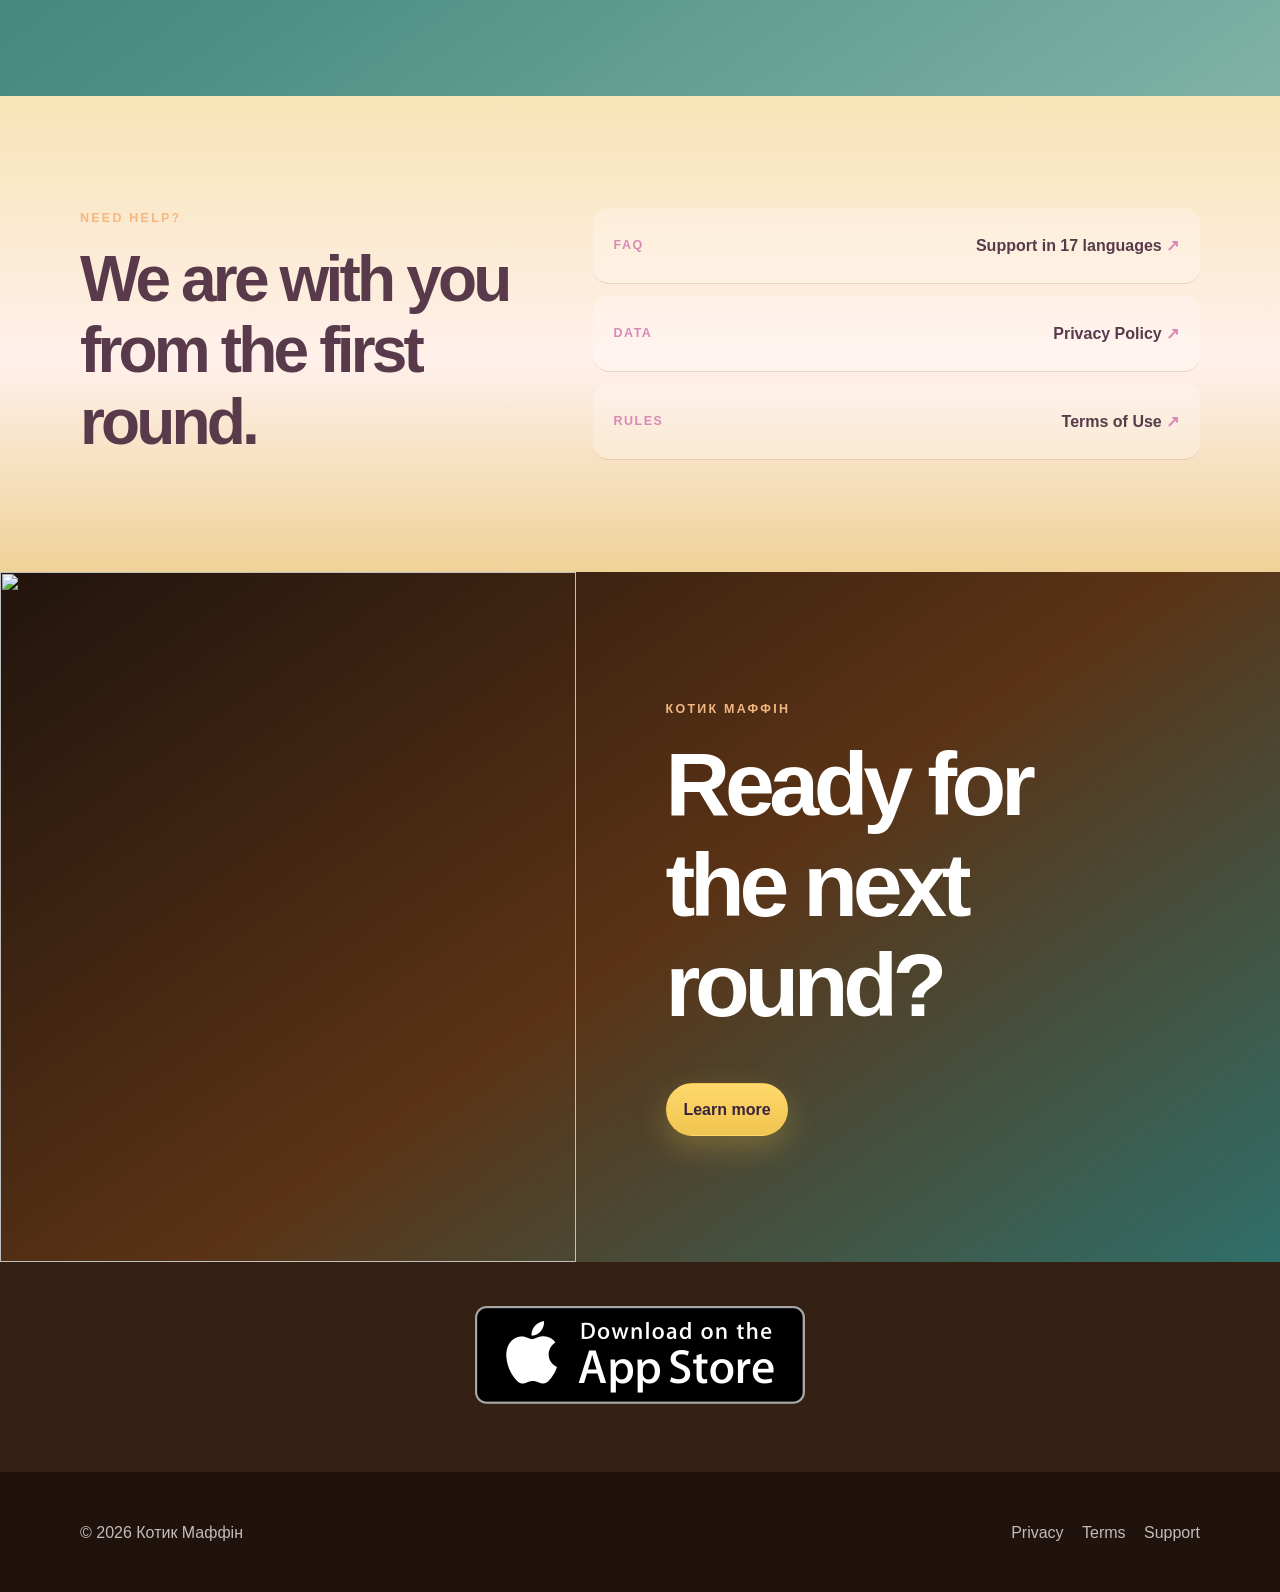
==== commit 3de06cf0: "Normalize camelCase Docs and fix localization controls" ====
--- a/index.html
+++ b/index.html
@@ -7,17 +7,17 @@
   <meta name="description" content="Котик Маффін — аркадна гра для iPhone, де Котик Маффін збирає мафіни на трьох доріжках.">
   <meta property="og:title" content="Котик Маффін — мобільна аркада">
   <meta property="og:description" content="Три доріжки. Свіжі мафіни. Один дуже спритний Котик Маффін.">
-  <meta property="og:image" content="images/muffin-kitty-icon.png">
+  <meta property="og:image" content="images/muffinKittyIcon.png">
   <title>Котик Маффін — мобільна аркада</title>
-  <link rel="icon" type="image/png" href="images/muffin-kitty-icon.png">
-  <link rel="apple-touch-icon" href="images/muffin-kitty-icon.png">
-  <link rel="stylesheet" href="site.css?v=20260725-3">
+  <link rel="icon" type="image/png" href="images/muffinKittyIcon.png">
+  <link rel="apple-touch-icon" href="images/muffinKittyIcon.png">
+  <link rel="stylesheet" href="site.css?v=20260728-1">
 </head>
 <body class="home">
   <a class="skip-link" href="#main">Перейти до вмісту</a>
   <header class="topbar">
     <div class="shell topbar-inner">
-      <a class="brand" href="index.html"><img class="brand-logo" src="images/muffin-kitty-icon.png" alt=""><span>Котик Маффін</span></a>
+      <a class="brand" href="index.html"><img class="brand-logo" src="images/muffinKittyIcon.png" alt=""><span>Котик Маффін</span></a>
       <nav class="nav" aria-label="Навігація сайту">
         <a class="nav-link" href="#game">Гра</a>
         <a class="nav-link" href="#screens">Екрани</a>
@@ -47,14 +47,14 @@
         </div>
         <div class="hero-character">
           <div class="sun-disc"></div>
-          <img src="images/muffin-kitty-icon.png" alt="Мультяшний котик Маффін тримає мафін">
+          <img src="images/muffinKittyIcon.png" alt="Мультяшний котик Маффін тримає мафін">
           <span class="hero-sticker">Готовий<br>до гри!</span>
         </div>
       </div>
       <section class="app-store-band app-store-band-top" aria-label="App Store">
         <div class="shell app-store-band-inner">
           <a class="app-store-badge-link" href="https://apps.apple.com/" target="_blank" rel="noreferrer" aria-label="Download on the App Store">
-            <img class="app-store-badge" src="images/app-store-badge.png" alt="Download on the App Store">
+            <img class="app-store-badge" src="images/appStoreBadge.png" alt="Download on the App Store">
           </a>
         </div>
       </section>
@@ -96,9 +96,9 @@
           <p>Котик Маффін, свіжі мафіни, три доріжки та зручні налаштування — саме так гра виглядає на iPhone.</p>
         </div>
         <div class="phone-gallery" aria-label="Скриншоти Котик Маффін">
-          <figure class="phone phone-tall"><div class="phone-screen"><img src="images/screenshot-splash.png?v=20260728-2" alt="Заставка Котик Маффін із котиком Маффіном" loading="lazy"></div><figcaption>Знайомство з котиком Маффіном</figcaption></figure>
-          <figure class="phone phone-center"><div class="phone-screen"><img src="images/screenshot-gameplay.png?v=20260728-2" alt="Ігровий раунд із мафінами на трьох доріжках" loading="lazy"></div><figcaption>Збирайте мафіни</figcaption></figure>
-          <figure class="phone phone-tall"><div class="phone-screen"><img src="images/screenshot-settings.png?v=20260728-2" alt="" loading="lazy"></div><figcaption>Усе під контролем</figcaption></figure>
+          <figure class="phone phone-tall"><div class="phone-screen"><img src="images/screenshotSplash.png?v=20260728-2" alt="Заставка Котик Маффін із котиком Маффіном" loading="lazy"></div><figcaption>Знайомство з котиком Маффіном</figcaption></figure>
+          <figure class="phone phone-center"><div class="phone-screen"><img src="images/screenshotGameplay.png?v=20260728-2" alt="Ігровий раунд із мафінами на трьох доріжках" loading="lazy"></div><figcaption>Збирайте мафіни</figcaption></figure>
+          <figure class="phone phone-tall"><div class="phone-screen"><img src="images/screenshotSettings.png?v=20260728-2" alt="" loading="lazy"></div><figcaption>Усе під контролем</figcaption></figure>
         </div>
       </div>
     </section>
@@ -124,19 +124,22 @@
     </section>
 
     <section class="final-game-cta">
-      <img src="images/muffin-kitty-icon.png" alt="" aria-hidden="true">
+      <img src="images/muffinKittyIcon.png" alt="" aria-hidden="true">
       <div><p class="game-kicker">Котик Маффін</p><h2>Готові до<br>наступного раунду?</h2><a class="button primary" href="support.html">Дізнатися більше</a></div>
     </section>
 
     <section class="app-store-band app-store-band-bottom" aria-label="App Store">
       <div class="shell app-store-band-inner">
         <a class="app-store-badge-link" href="https://apps.apple.com/" target="_blank" rel="noreferrer" aria-label="Download on the App Store">
-          <img class="app-store-badge" src="images/app-store-badge.png" alt="Download on the App Store">
+          <img class="app-store-badge" src="images/appStoreBadge.png" alt="Download on the App Store">
         </a>
       </div>
     </section>
   </main>
 
   <footer class="footer"><div class="shell footer-inner"><span>© 2026 <span>Котик Маффін</span></span><div class="footer-links"><a href="privacy.html">Конфіденційність</a><a href="terms.html">Умови</a><a href="support.html">Підтримка</a></div></div></footer>
+  <script src="pageTranslations.js?v=20260728-1" defer></script>
+  <script src="siteI18n.js?v=20260728-1" defer></script>
+  <script src="arcadeCompliance.js?v=20260728-1" defer></script>
 </body>
 </html>
--- a/site.css
+++ b/site.css
@@ -1,21 +1,21 @@
 :root {
-  --ink: #27170d;
-  --navy: #5d3418;
-  --blue: #2f6f69;
-  --blue-light: #96cbbd;
-  --paper: #f7dca7;
-  --paper-2: #fff6d8;
-  --text: #4f331f;
-  --muted: #7d5b39;
-  --line: rgba(156, 93, 31, 0.22);
-  --yellow: #f3c64d;
-  --orange: #de7a1f;
-  --teal: #67b8ac;
-  --sand: #c98a46;
-  --white: #fffdf7;
+  --ink: #37233B;
+  --navy: #70455E;
+  --blue: #D989B5;
+  --blue-light: #F3C4DA;
+  --paper: #FFF0EB;
+  --paper-2: #FFF9F4;
+  --text: #583A4B;
+  --muted: #876678;
+  --line: rgba(185, 105, 151, .22);
+  --yellow: #F2B880;
+  --orange: #D989B5;
+  --teal: #92B6DF;
+  --sand: #D49B72;
+  --white: #FFFFFF;
+  --shadow: rgba(73, 42, 64, .17);
   --max: 1120px;
   --reading: 790px;
-  --shadow: 0 24px 70px rgba(91, 51, 20, 0.18);
 }
 
 * {
@@ -30,10 +30,10 @@
   margin: 0;
   color: var(--text);
   background:
-    radial-gradient(circle at 14% 14%, rgba(243, 198, 77, 0.2), transparent 20rem),
-    radial-gradient(circle at 86% 20%, rgba(103, 184, 172, 0.16), transparent 26rem),
-    radial-gradient(circle at 50% 92%, rgba(222, 122, 31, 0.12), transparent 30rem),
-    linear-gradient(180deg, #fff8e9 0%, var(--paper) 54%, #e9c06f 100%);
+    radial-gradient(circle at 14% 14%, rgba(242, 184, 128, .28), transparent 20rem),
+    radial-gradient(circle at 86% 20%, rgba(217, 137, 181, .24), transparent 26rem),
+    radial-gradient(circle at 50% 92%, rgba(146, 182, 223, .18), transparent 30rem),
+    linear-gradient(180deg, #FFF9F4 0%, var(--paper) 54%, #F5D4E3 100%);
   font-family: "Avenir Next", "Trebuchet MS", "Segoe UI", sans-serif;
   line-height: 1.7;
   text-rendering: optimizeLegibility;
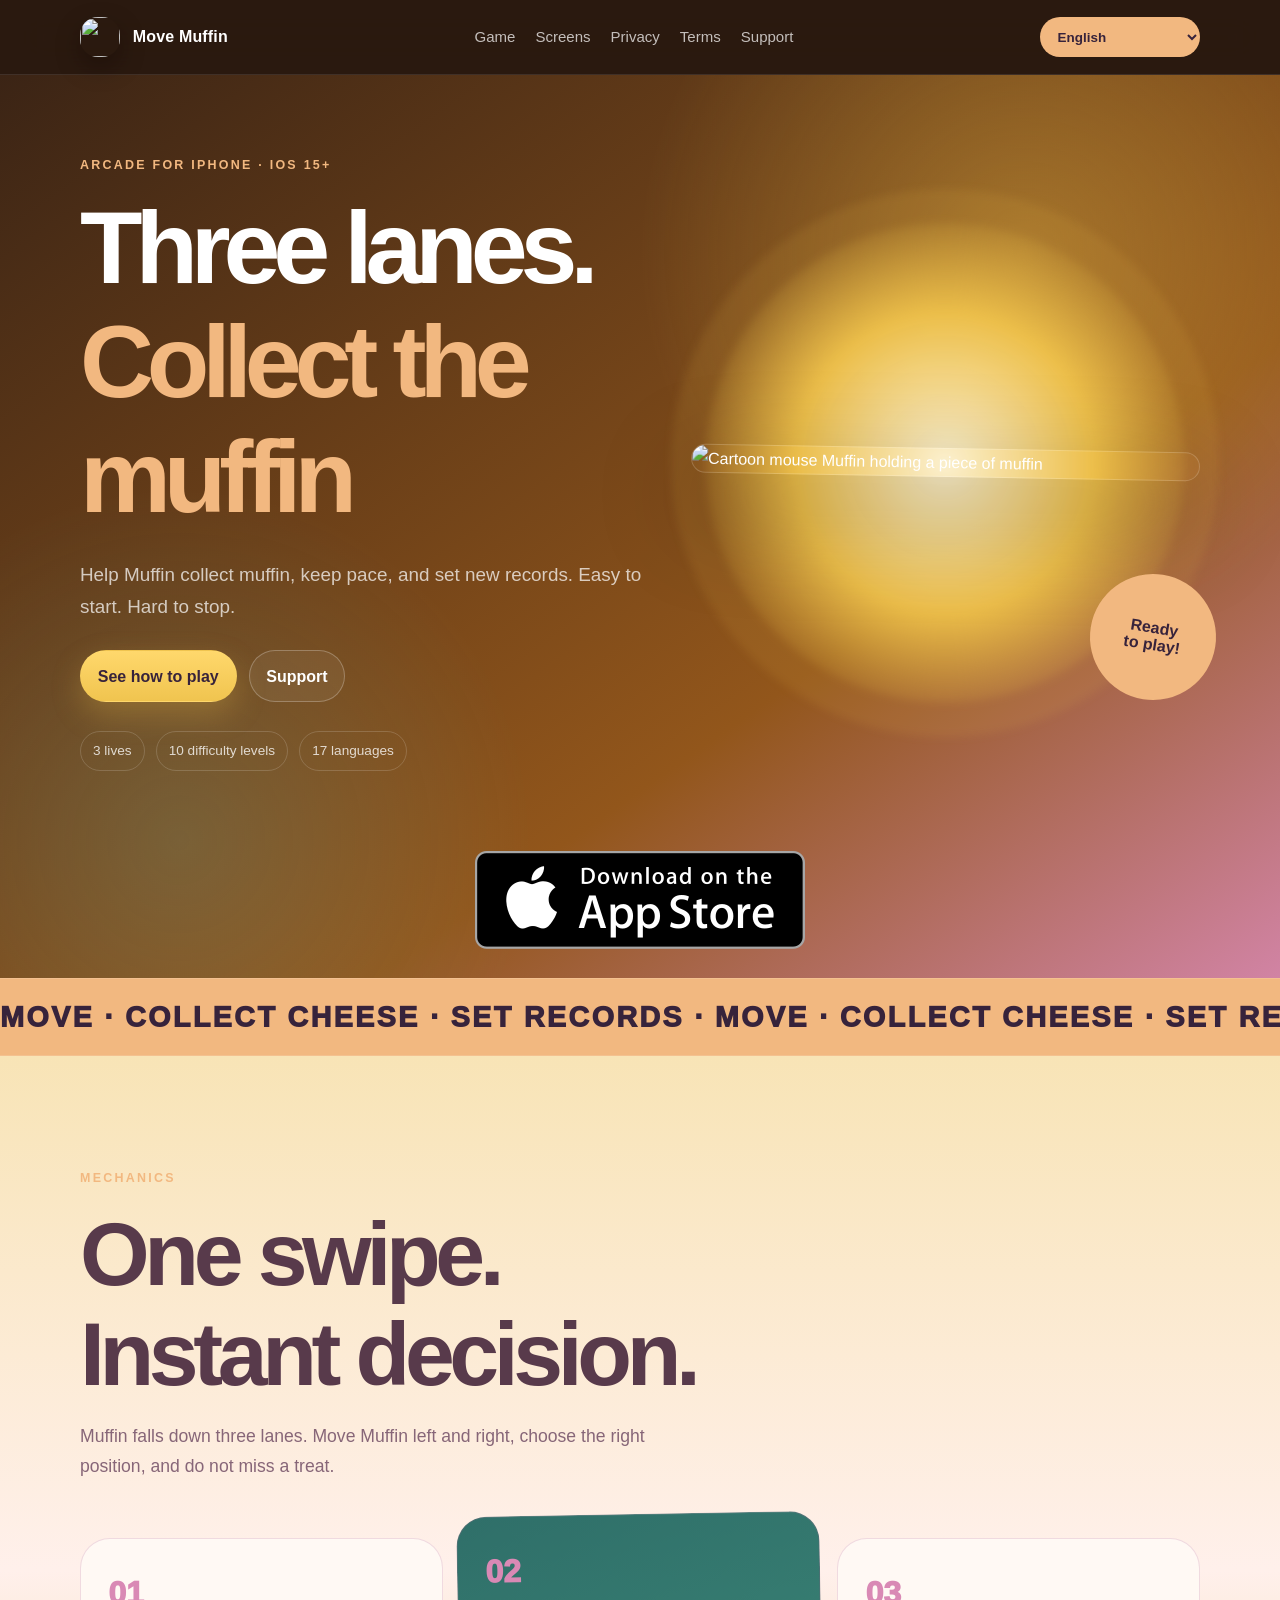
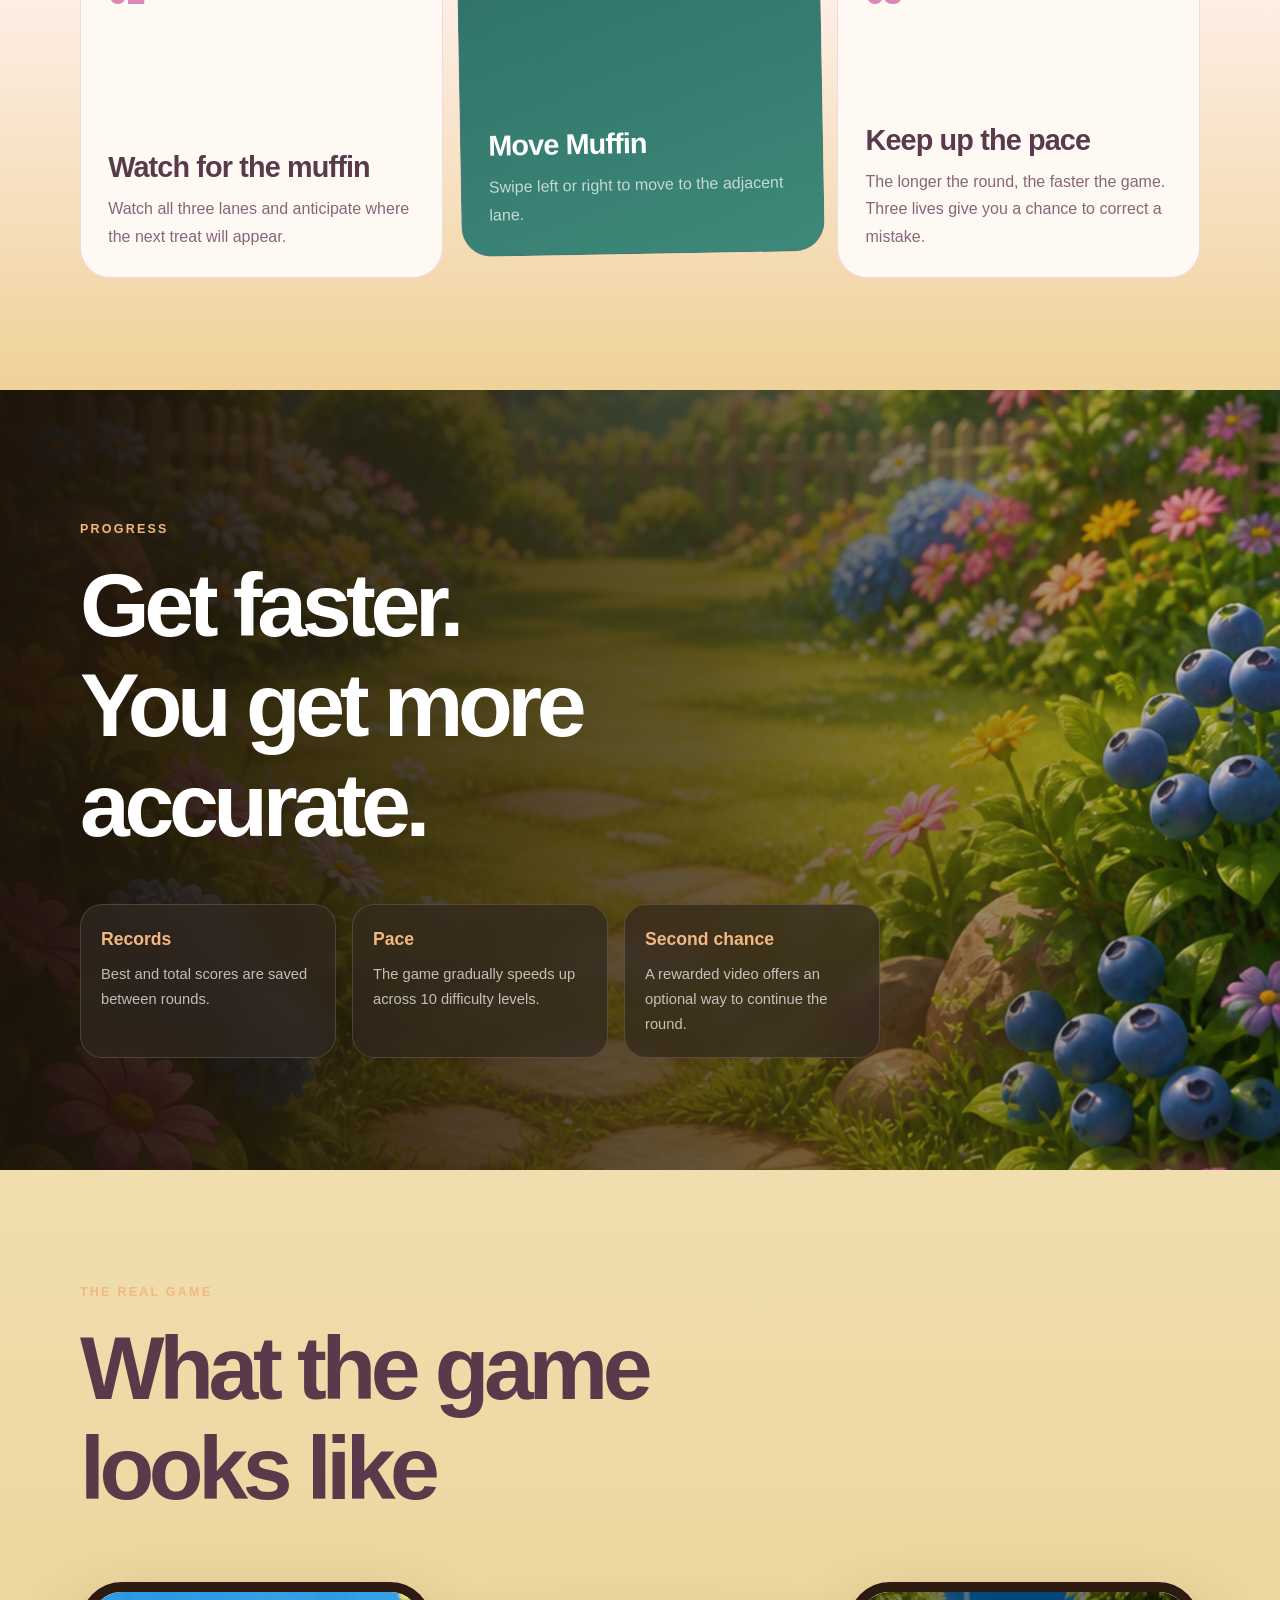
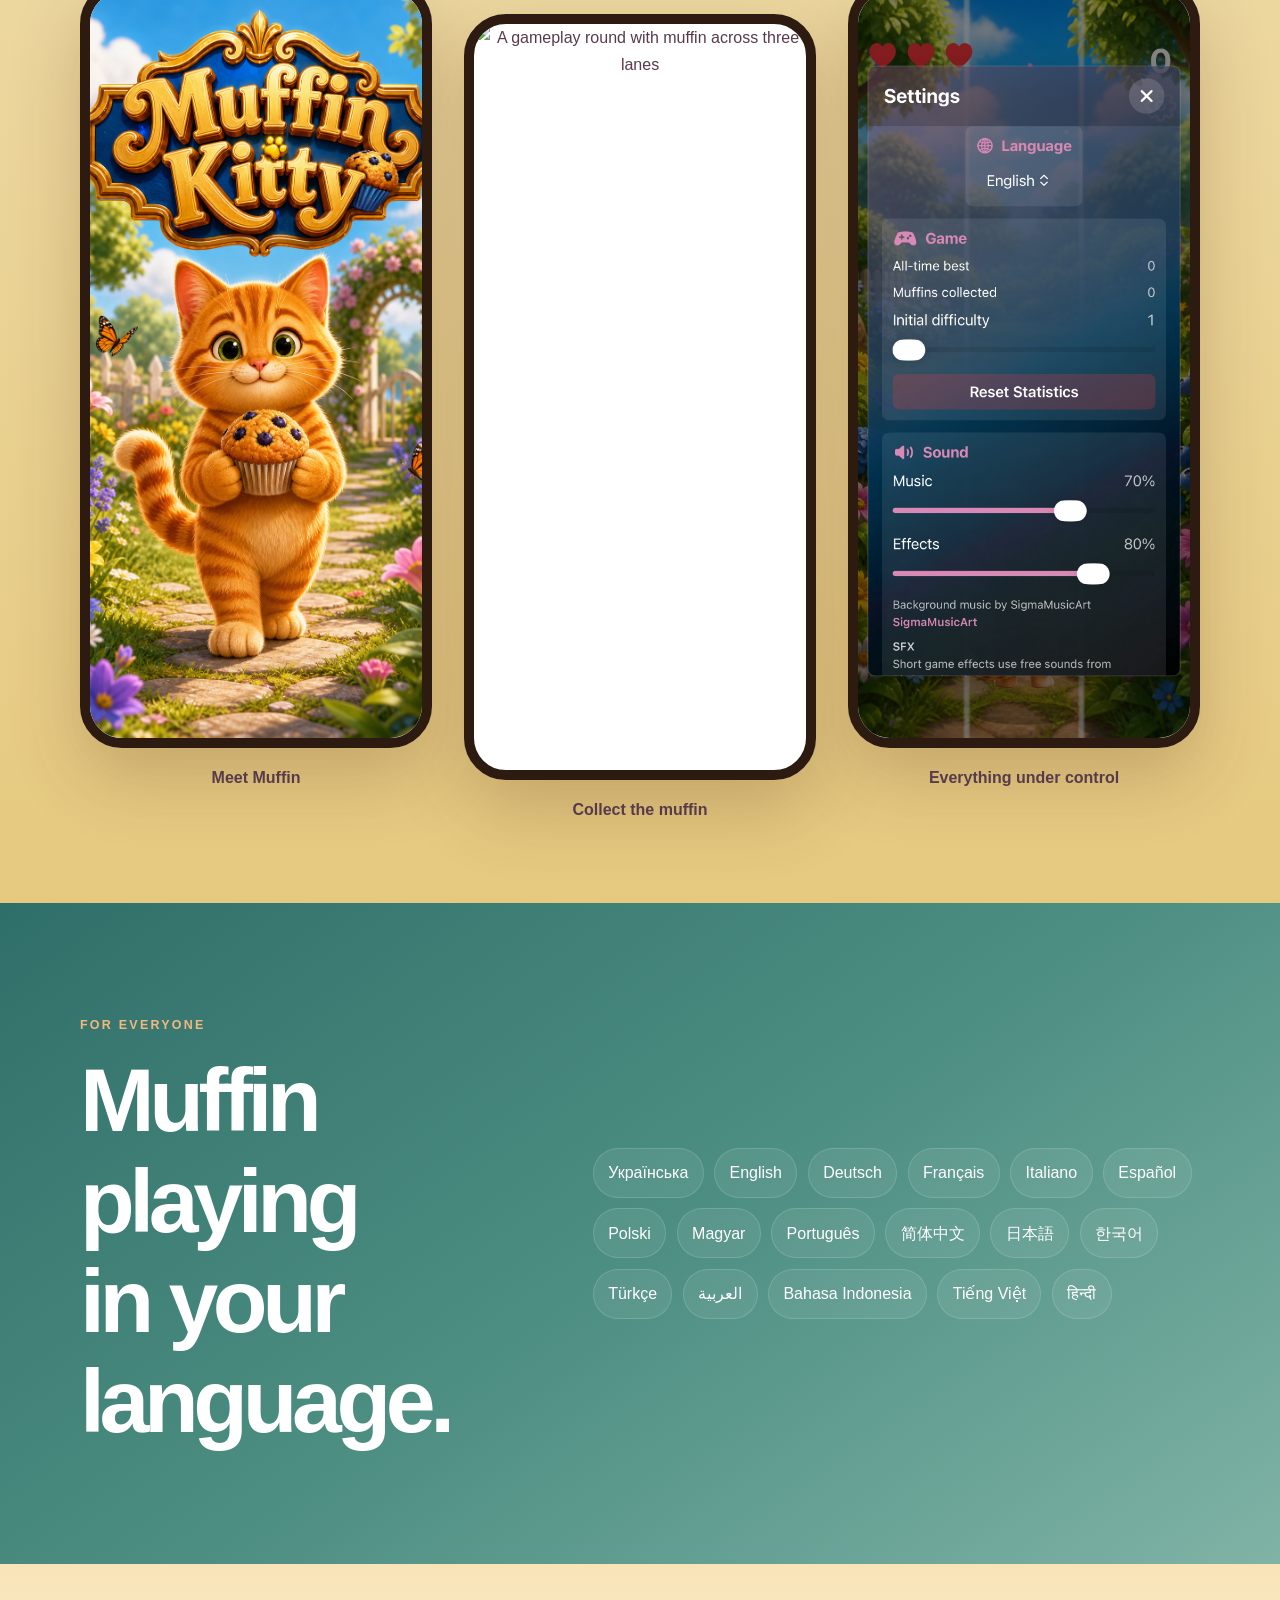
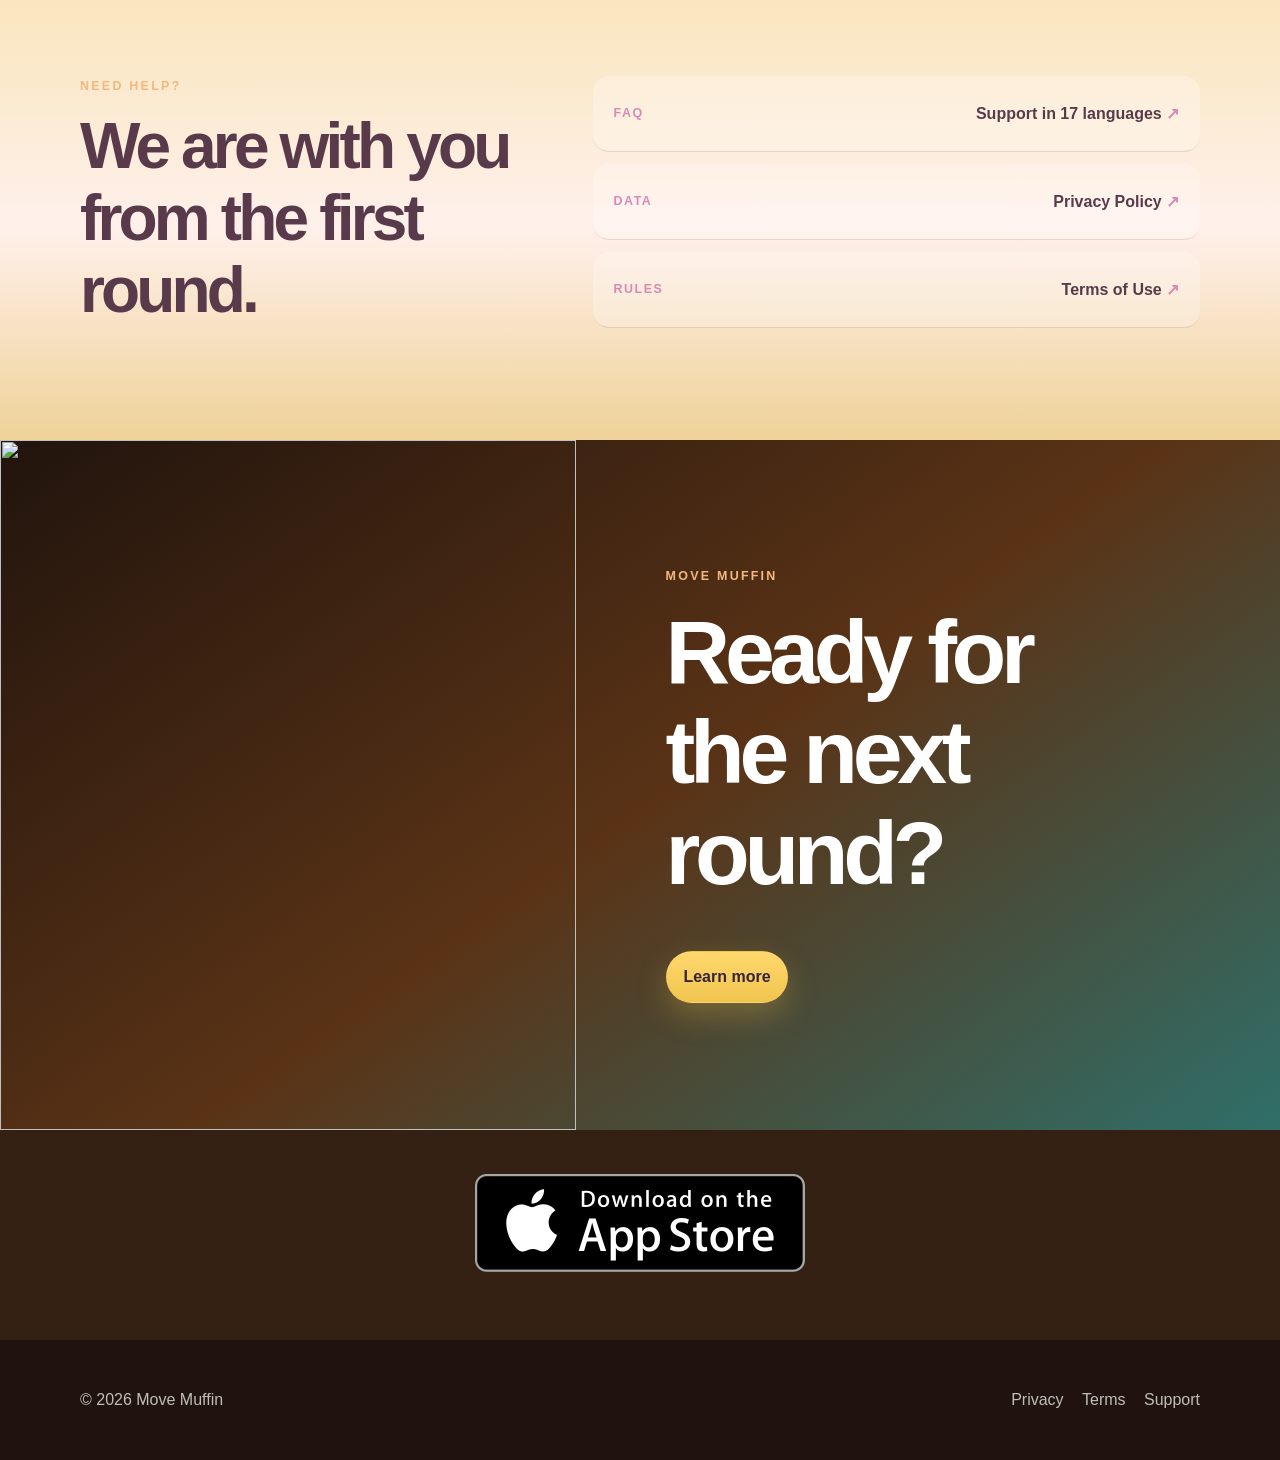
==== commit b21f2886: "Refresh localized catalog cache key" ====
--- a/index.html
+++ b/index.html
@@ -138,7 +138,7 @@
   </main>
 
   <footer class="footer"><div class="shell footer-inner"><span>© 2026 <span>Котик Маффін</span></span><div class="footer-links"><a href="privacy.html">Конфіденційність</a><a href="terms.html">Умови</a><a href="support.html">Підтримка</a></div></div></footer>
-  <script src="pageTranslations.js?v=20260728-1" defer></script>
+  <script src="pageTranslations.js?v=20260728-2" defer></script>
   <script src="siteI18n.js?v=20260728-1" defer></script>
   <script src="arcadeCompliance.js?v=20260728-1" defer></script>
 </body>
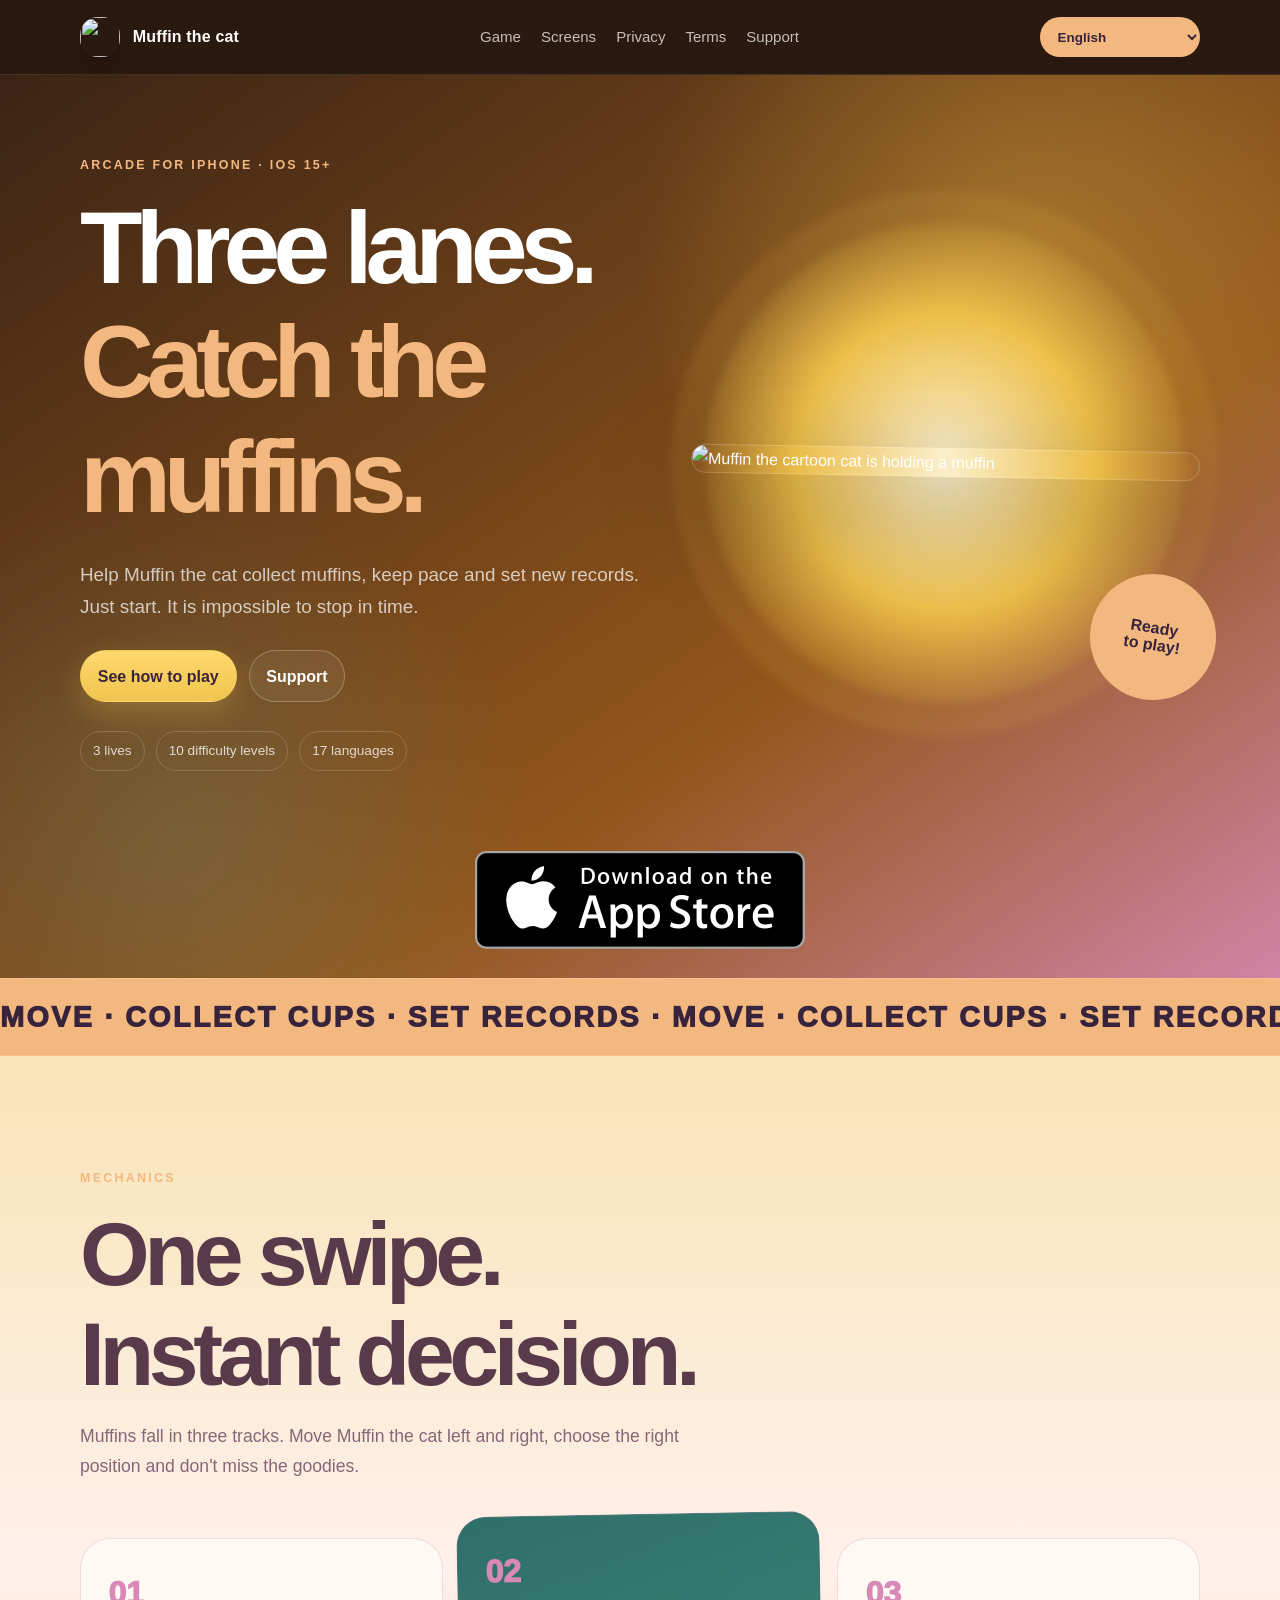
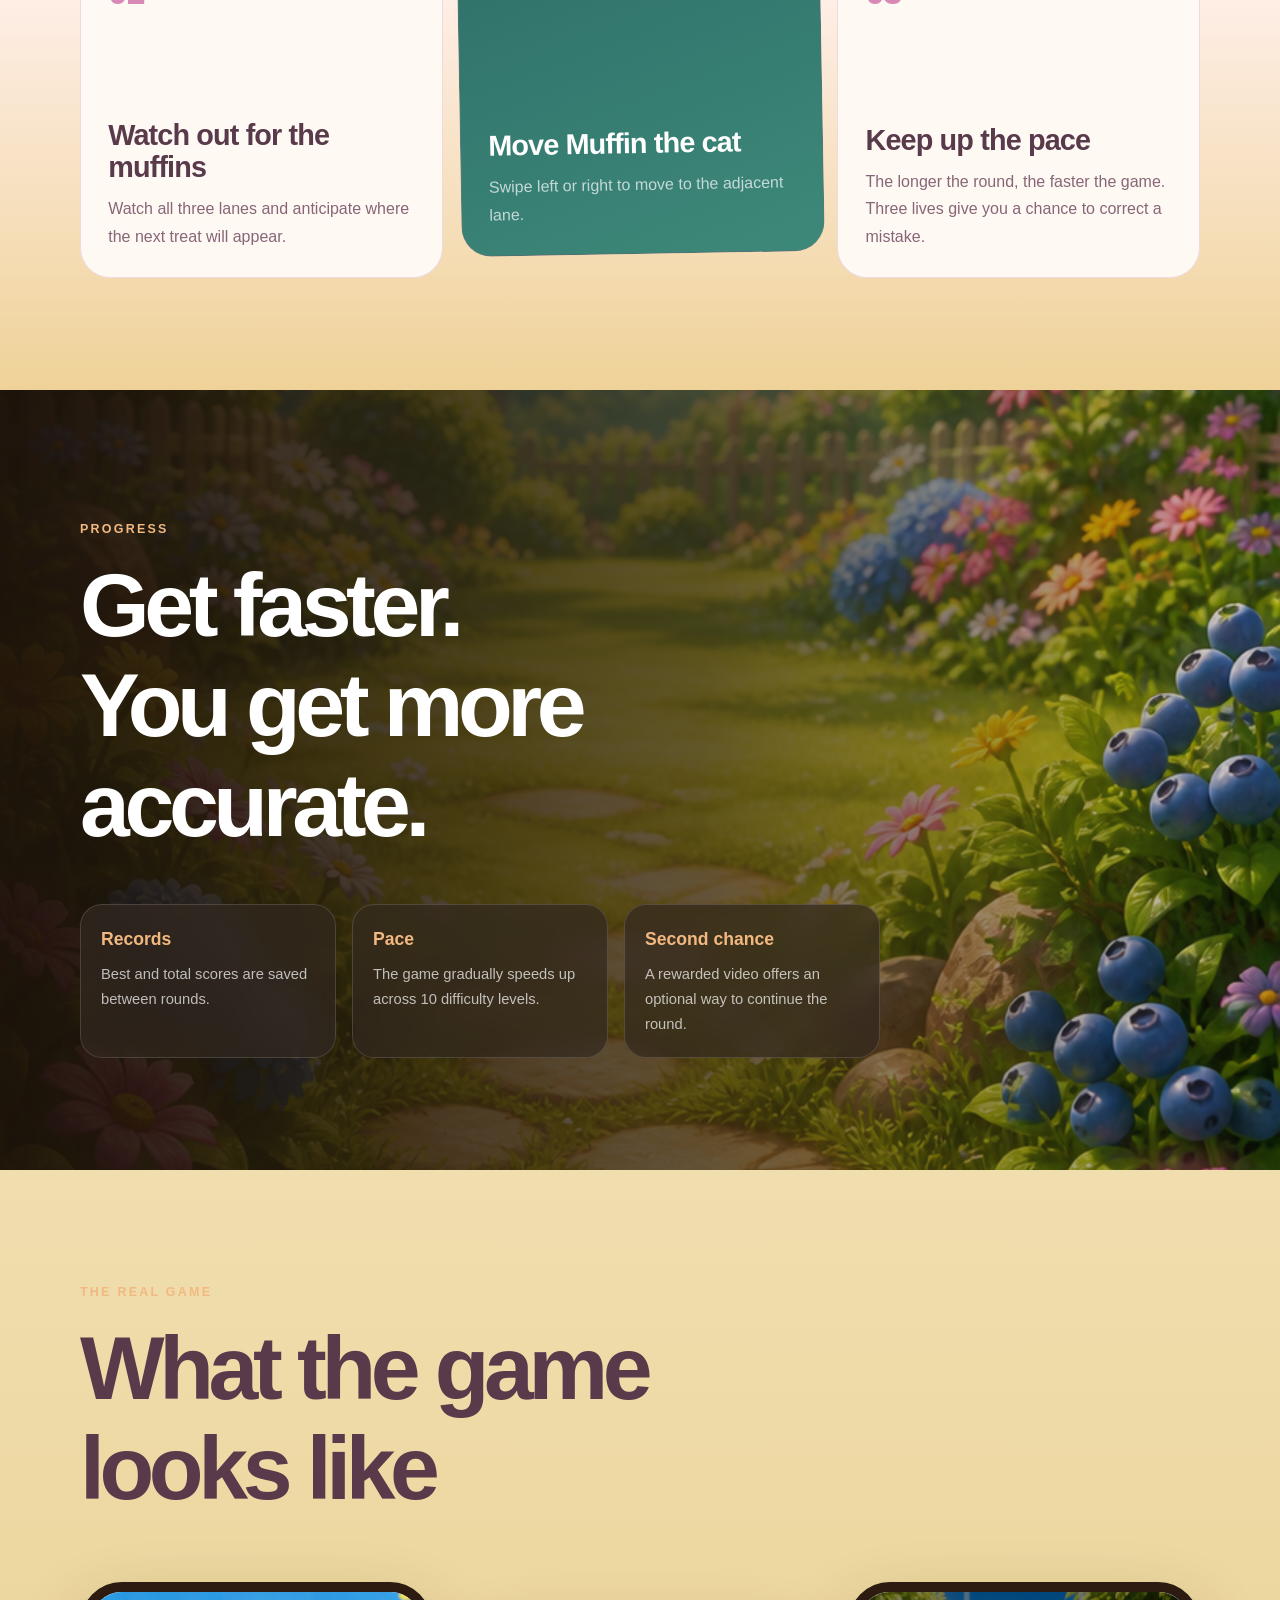
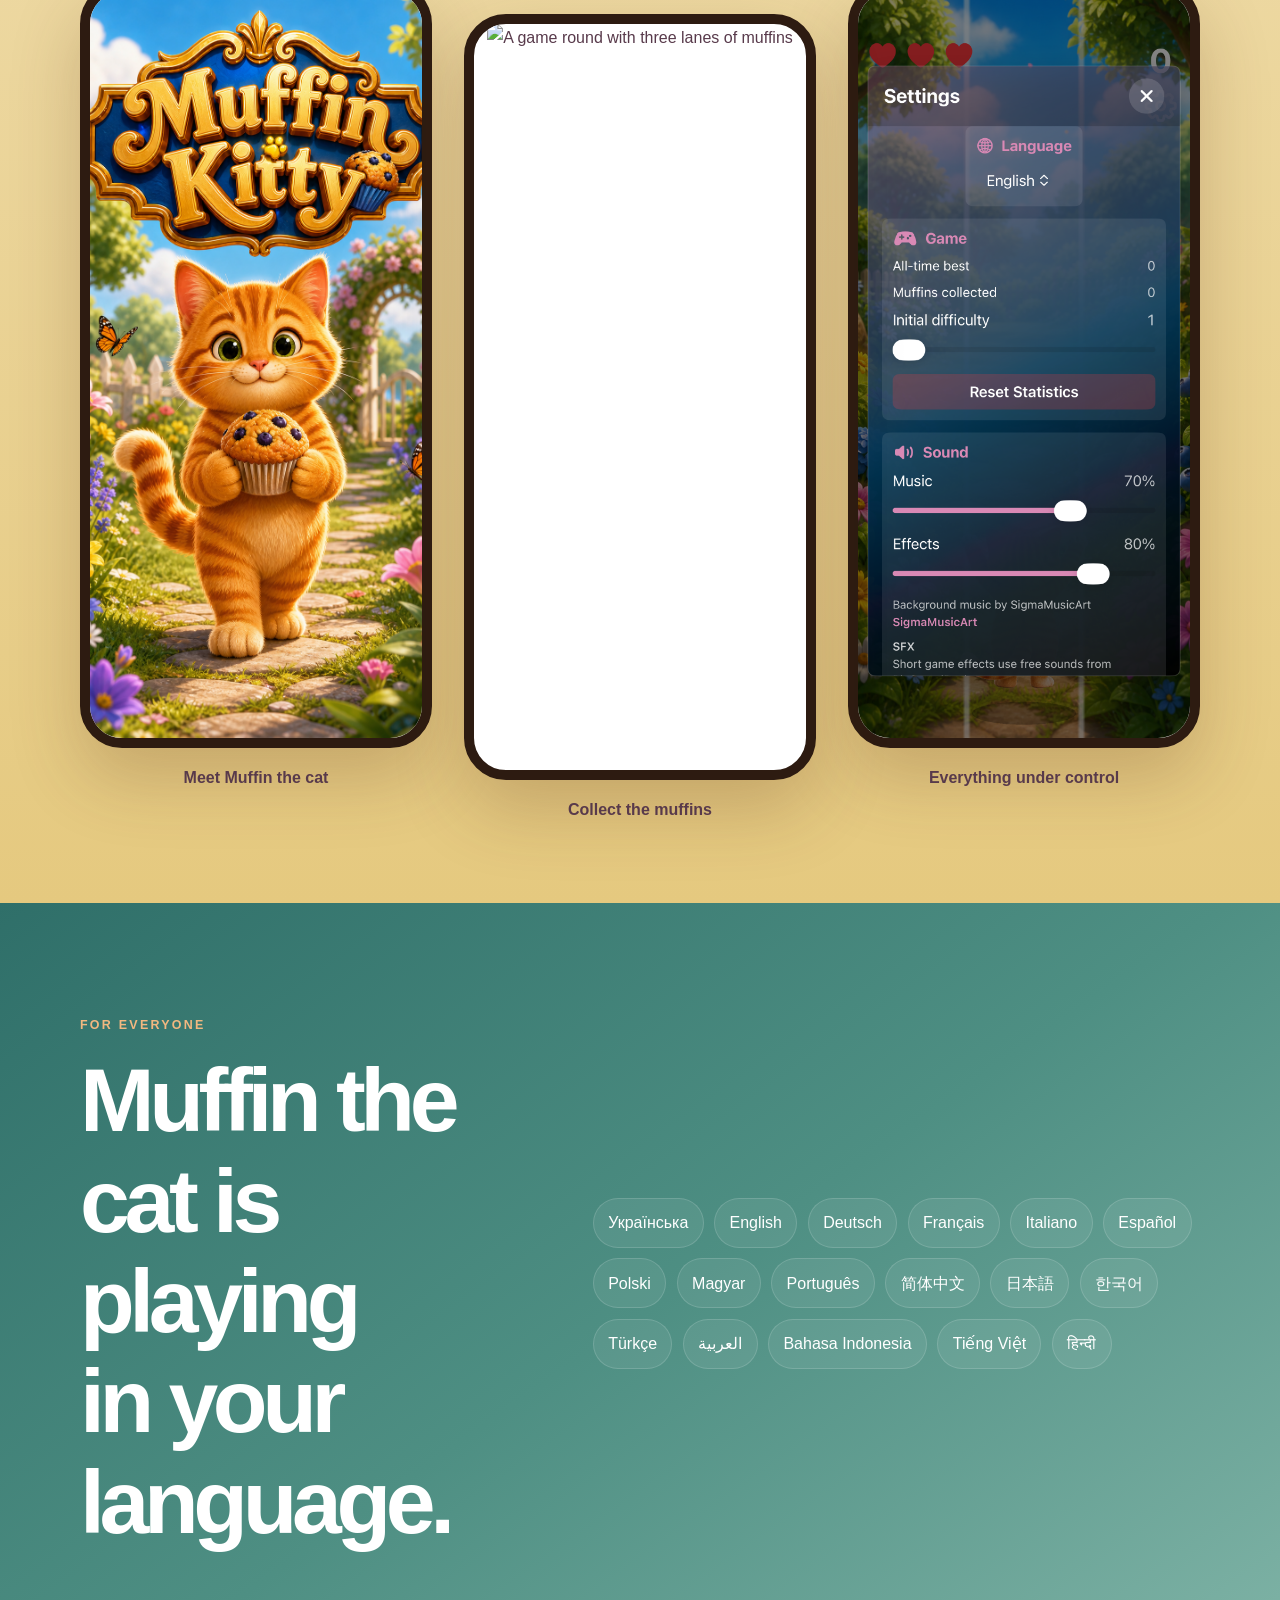
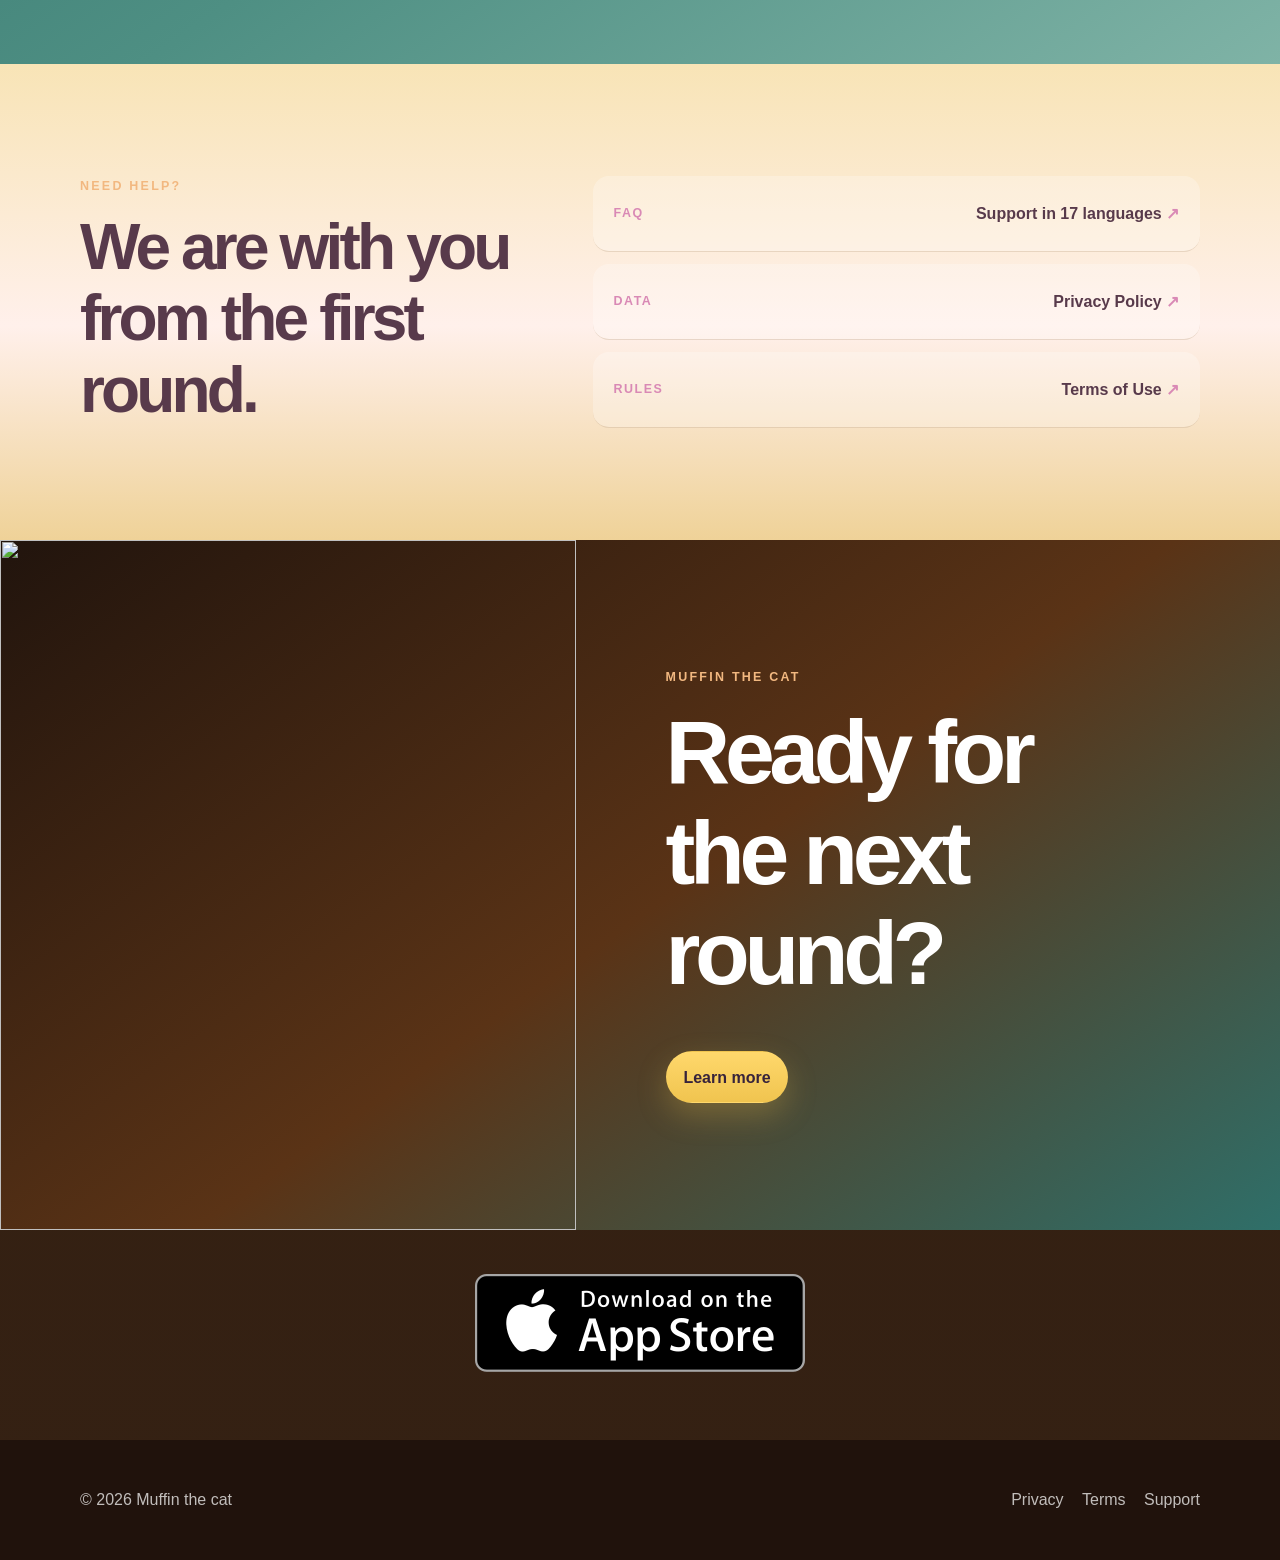
==== commit 8586c8da: "Add exact localized game copy" ====
--- a/index.html
+++ b/index.html
@@ -138,7 +138,7 @@
   </main>
 
   <footer class="footer"><div class="shell footer-inner"><span>© 2026 <span>Котик Маффін</span></span><div class="footer-links"><a href="privacy.html">Конфіденційність</a><a href="terms.html">Умови</a><a href="support.html">Підтримка</a></div></div></footer>
-  <script src="pageTranslations.js?v=20260728-2" defer></script>
+  <script src="pageTranslationsV3.js?v=20260728-4" defer></script>
   <script src="siteI18n.js?v=20260728-1" defer></script>
   <script src="arcadeCompliance.js?v=20260728-1" defer></script>
 </body>
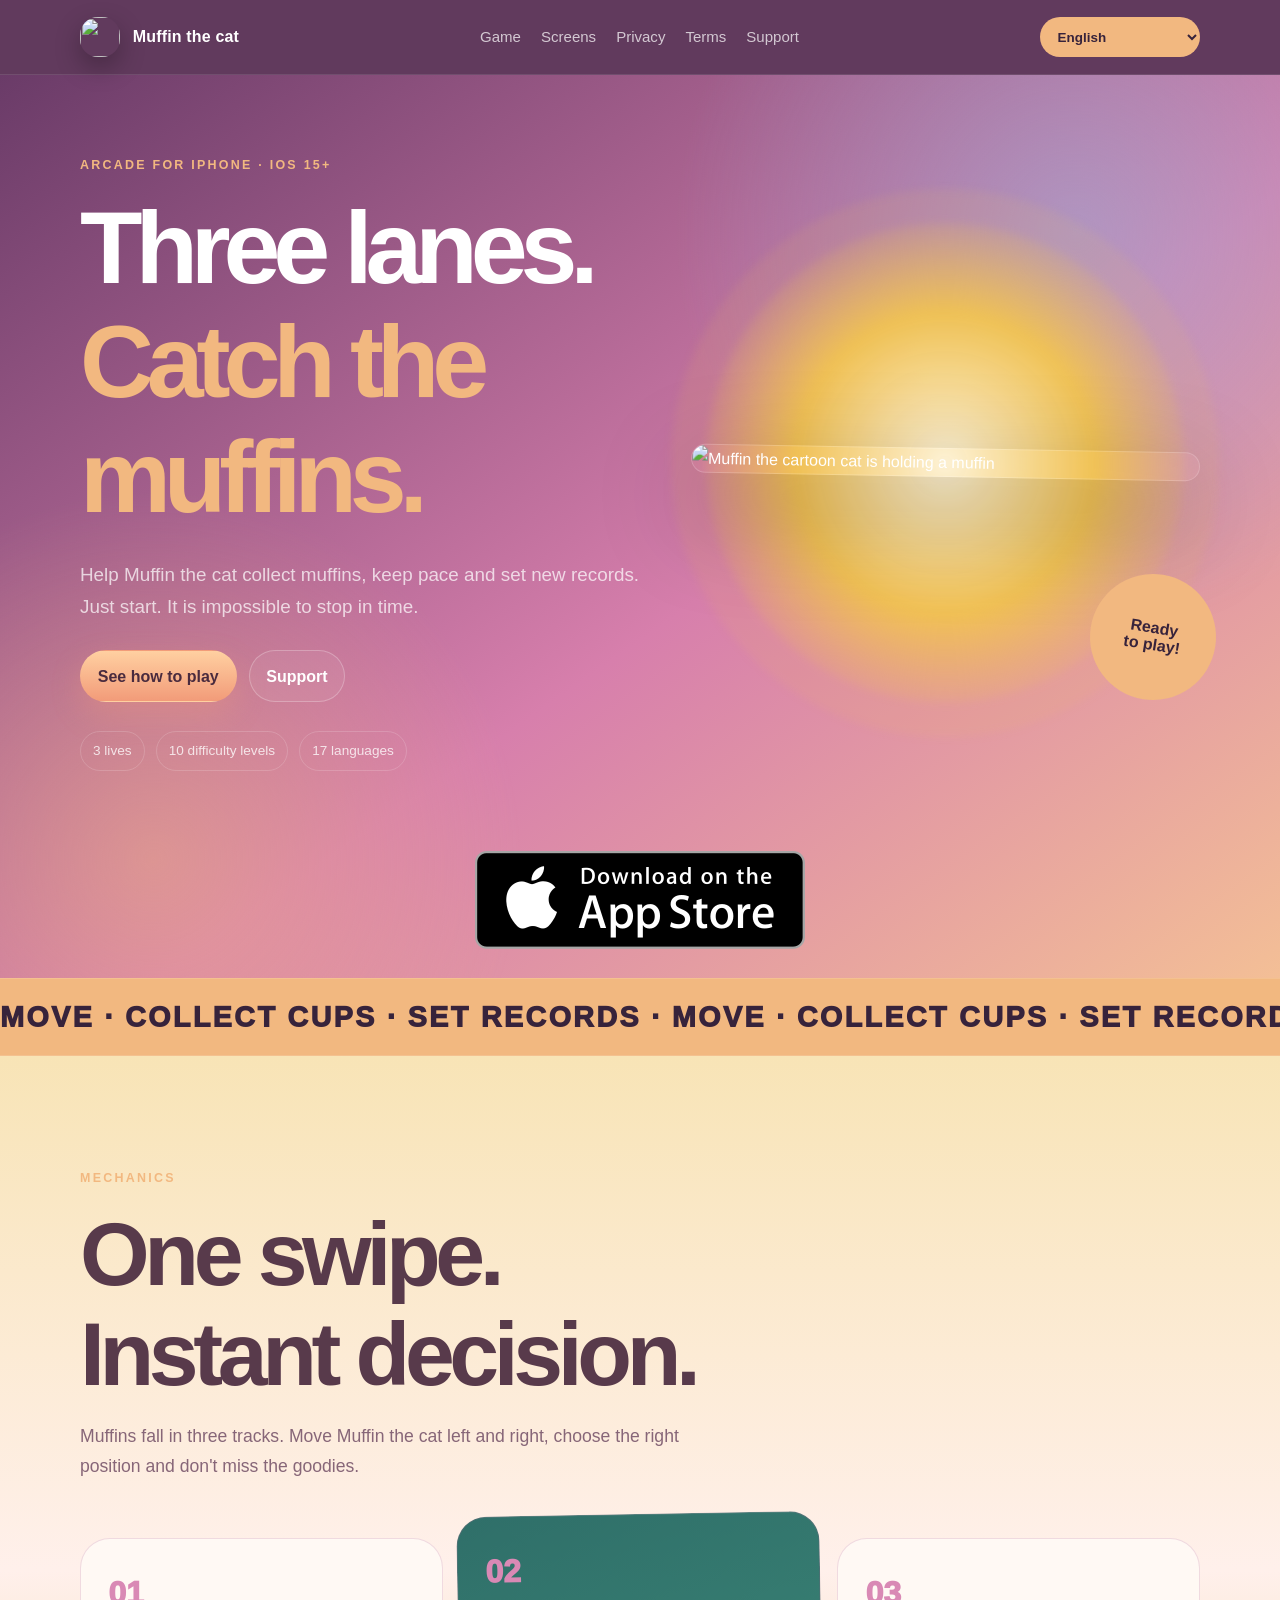
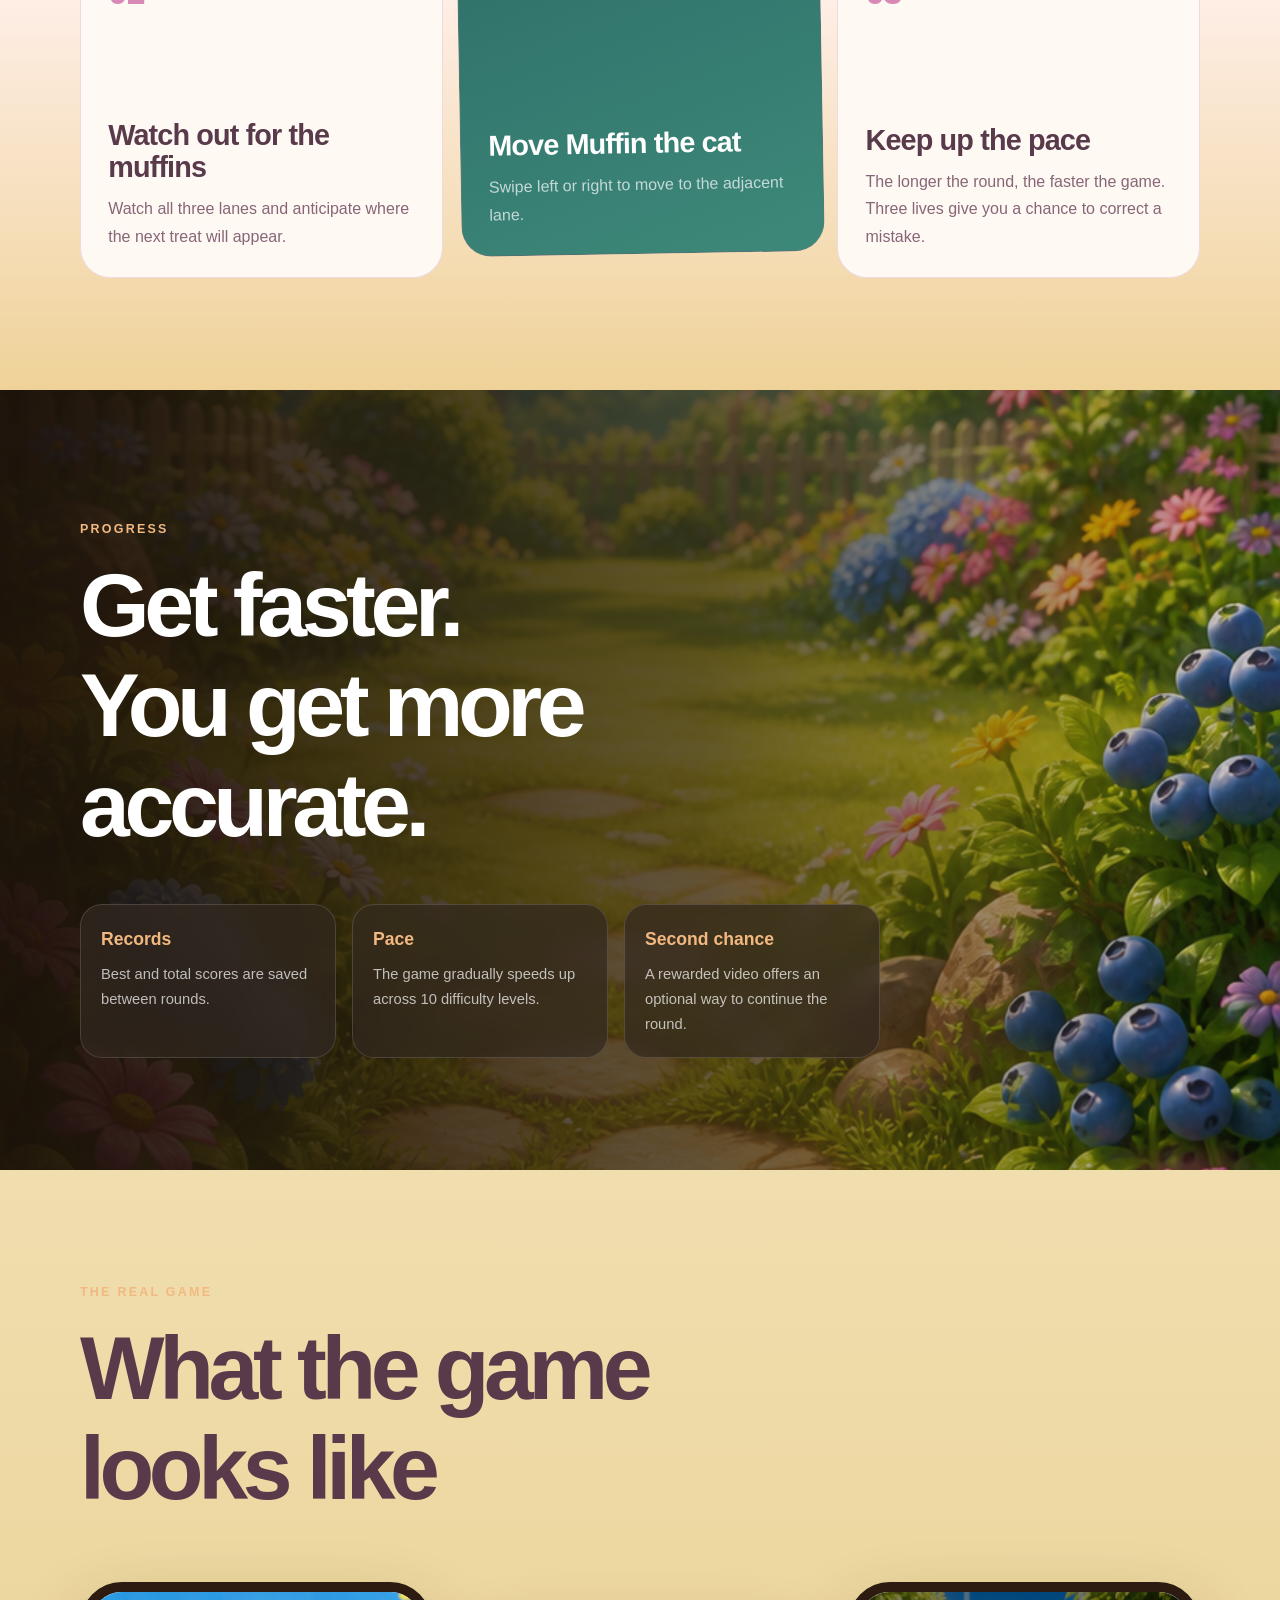
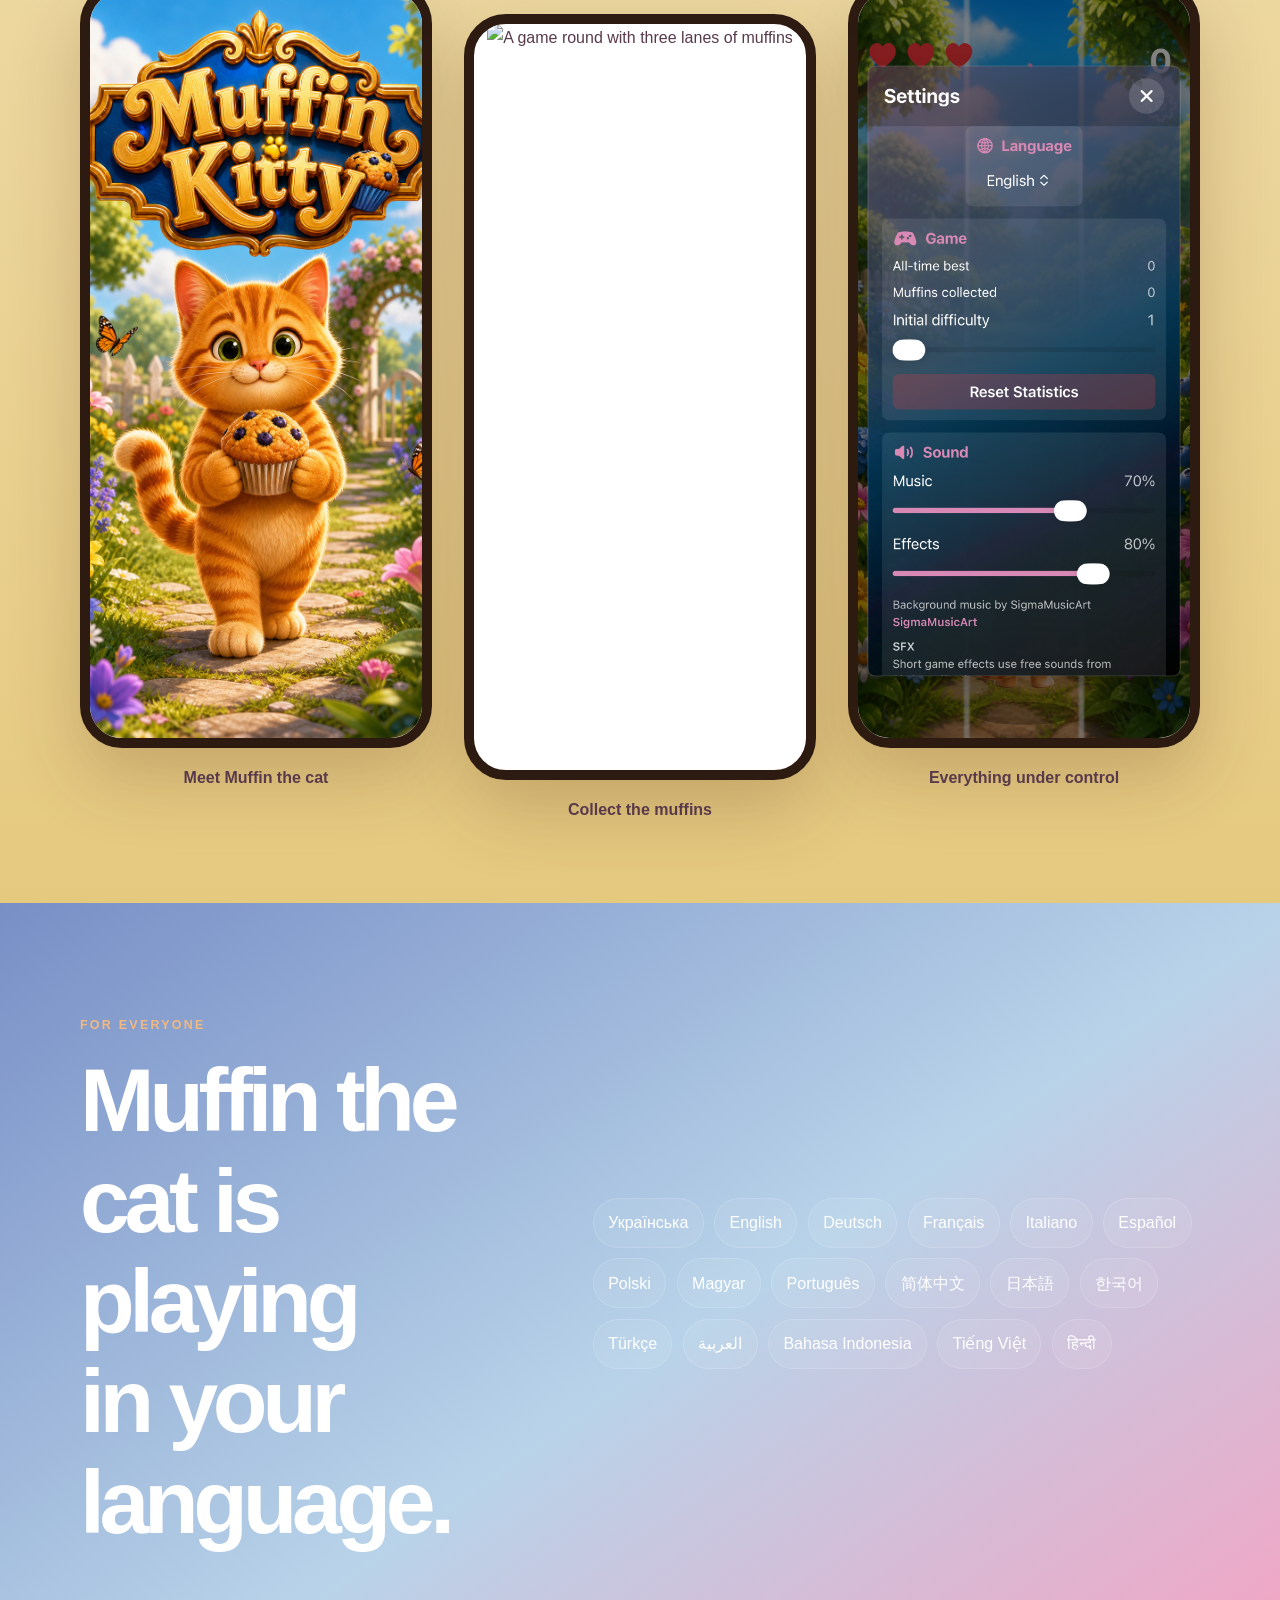
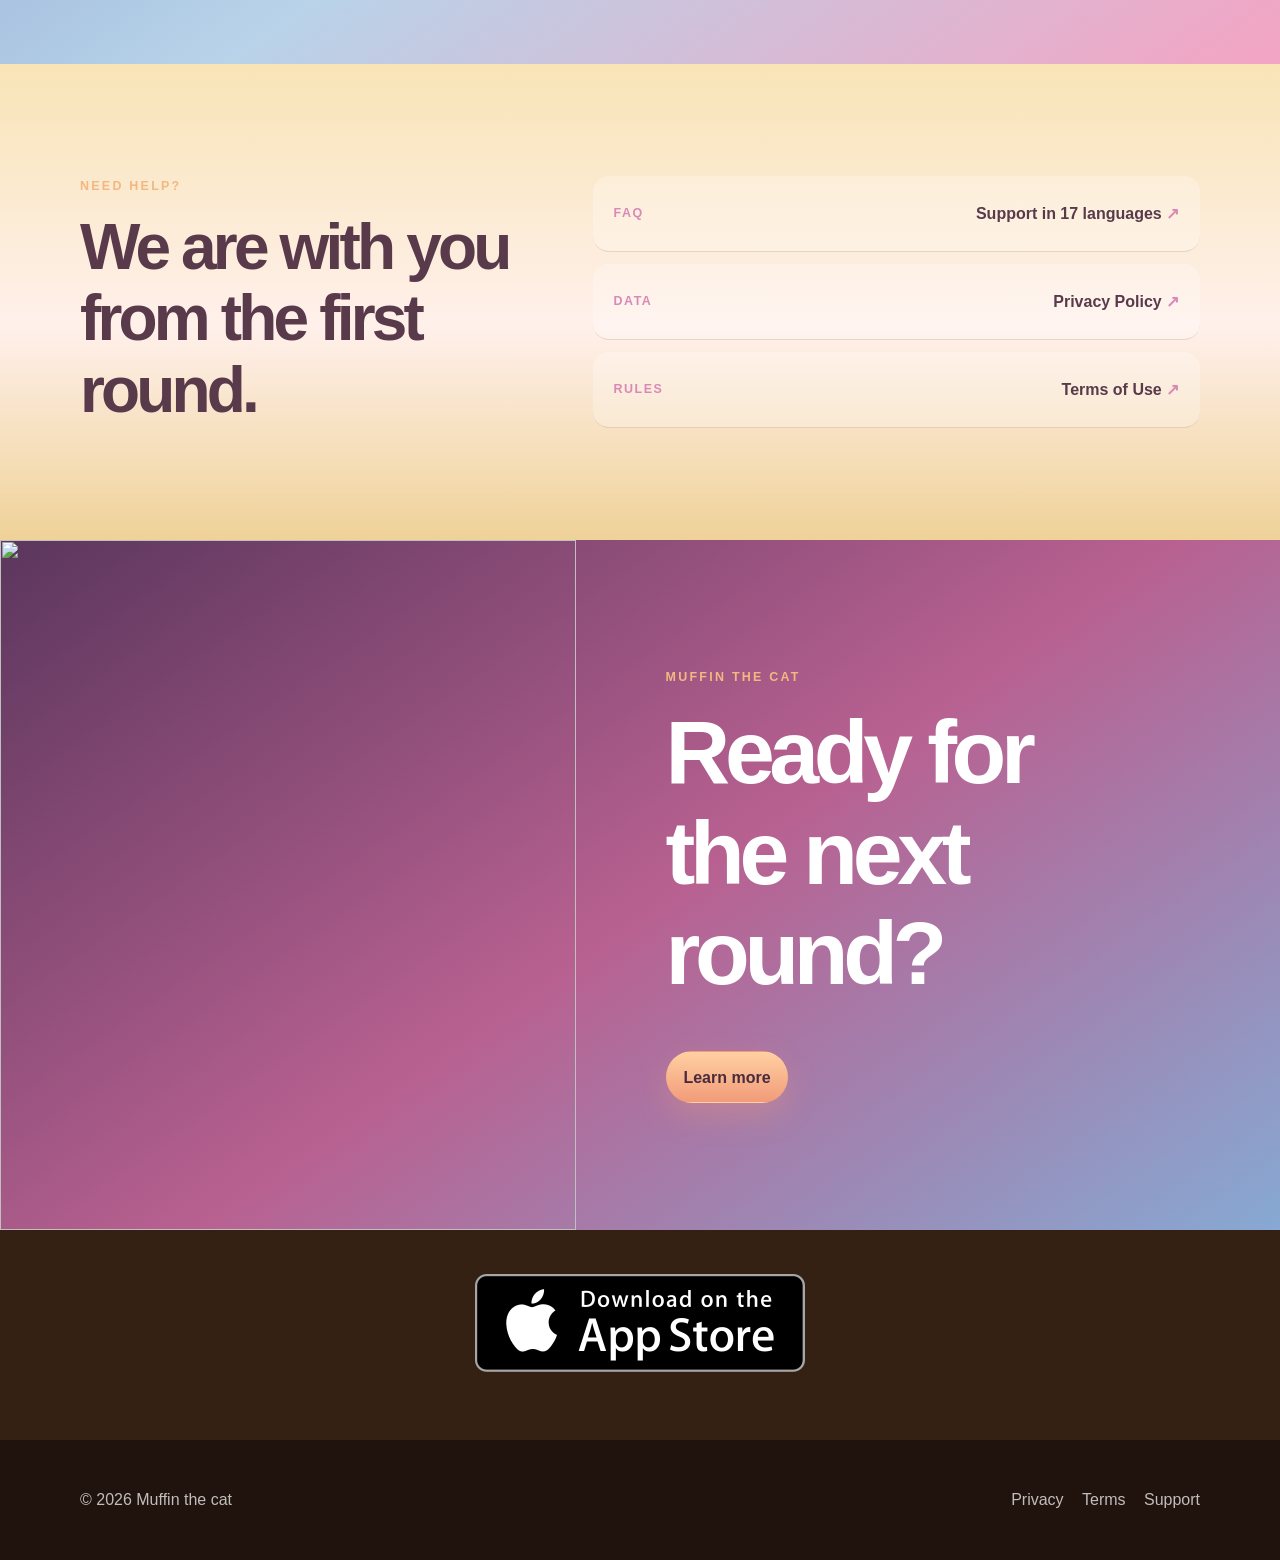
==== commit af537d96: "Refresh themed stylesheet cache key" ====
--- a/index.html
+++ b/index.html
@@ -11,7 +11,7 @@
   <title>Котик Маффін — мобільна аркада</title>
   <link rel="icon" type="image/png" href="images/muffinKittyIcon.png">
   <link rel="apple-touch-icon" href="images/muffinKittyIcon.png">
-  <link rel="stylesheet" href="site.css?v=20260728-1">
+  <link rel="stylesheet" href="site.css?v=20260728-5">
 </head>
 <body class="home">
   <a class="skip-link" href="#main">Перейти до вмісту</a>
--- a/site.css
+++ b/site.css
@@ -1065,6 +1065,13 @@
   margin-top: 3rem;
 }
 
+.topbar,
+.home .topbar { background: rgba(103, 62, 101, .93); }
+.button.primary { color: #4A2B3E; background: linear-gradient(180deg, #FFD0A1, #F29B79); box-shadow: 0 12px 30px rgba(242, 155, 121, .32); }
+.game-hero { background: radial-gradient(circle at 84% 16%, rgba(146, 182, 223, .47), transparent 25rem), radial-gradient(circle at 12% 80%, rgba(242, 184, 128, .46), transparent 23rem), linear-gradient(145deg, #6A3B68, #D77FAC 54%, #F6C594); }
+.languages-band { background: linear-gradient(145deg, #788FC6, #B8D3E9 55%, #F4A4C3); }
+.final-game-cta { background: linear-gradient(145deg, #5B365D, #B86191 52%, #86A9D3); }
+
 @media (max-width: 900px) {
   .game-hero-grid,
   .section-heading.wide,
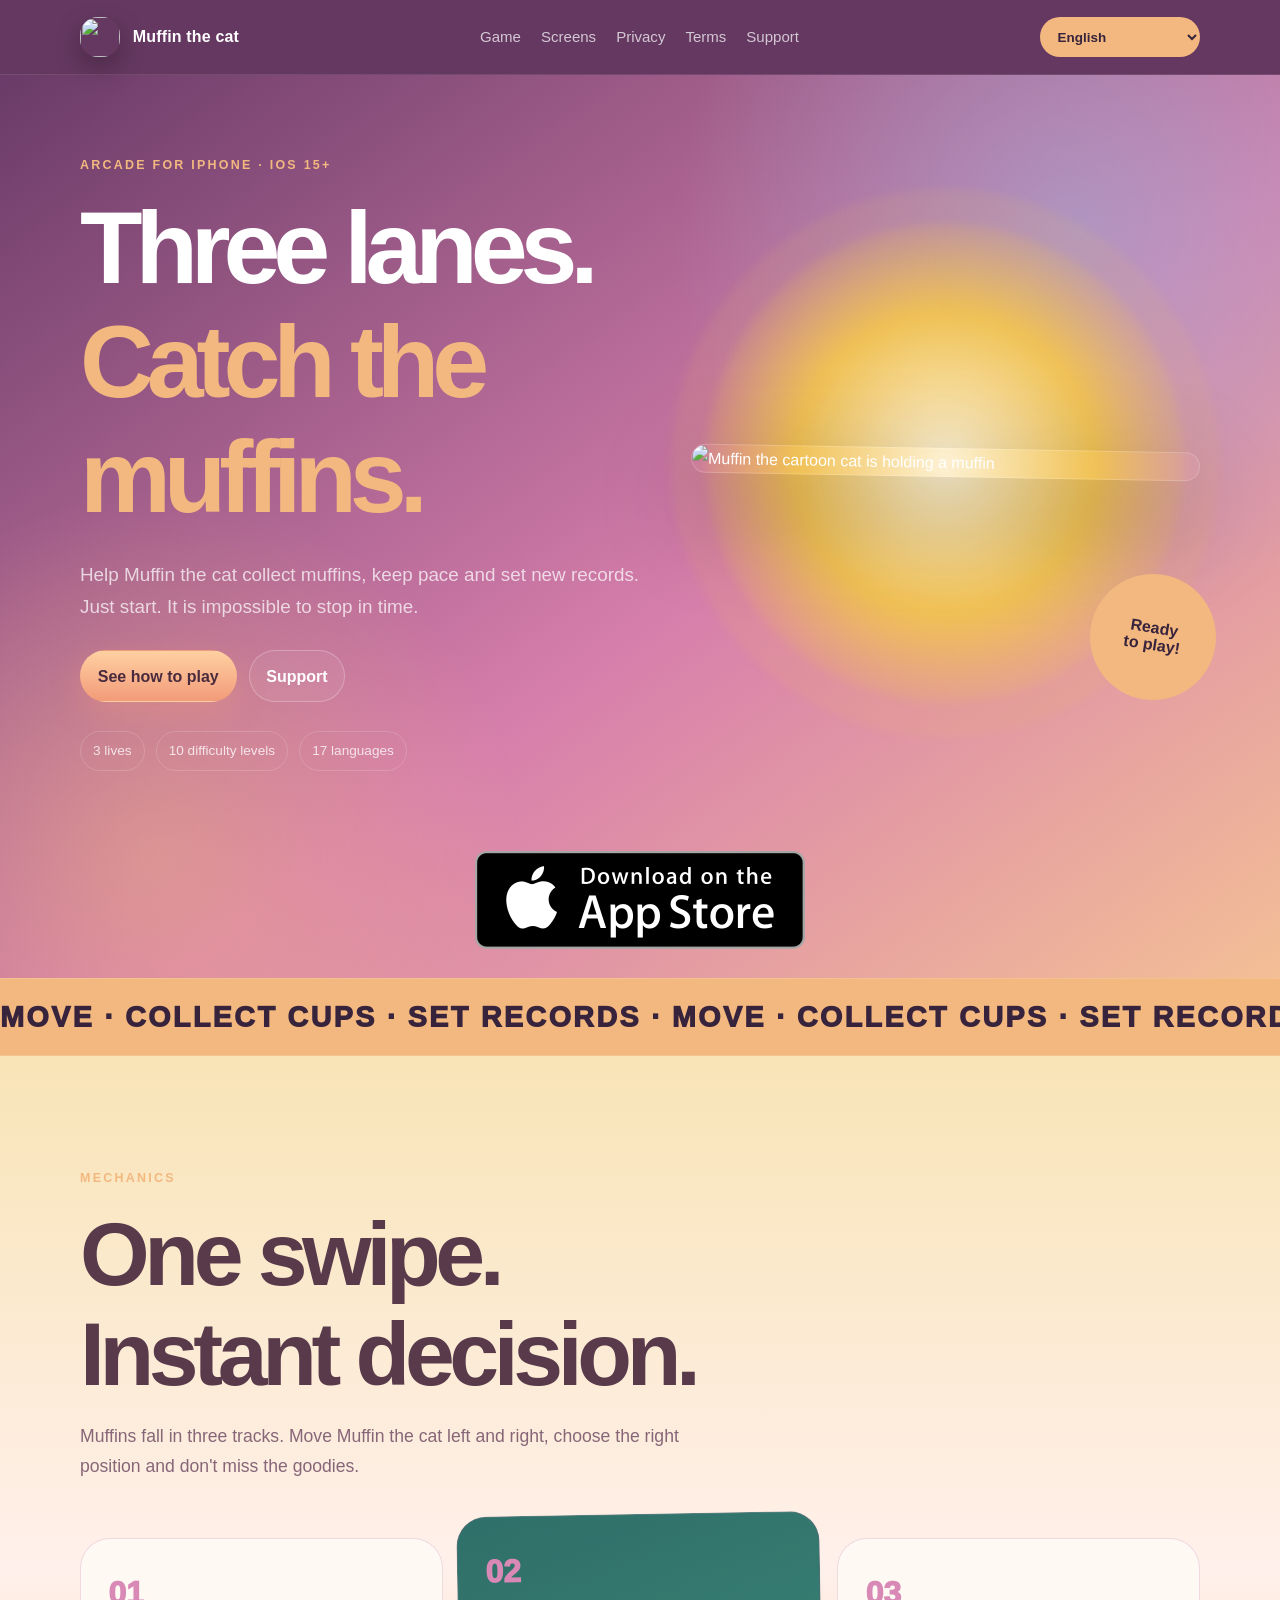
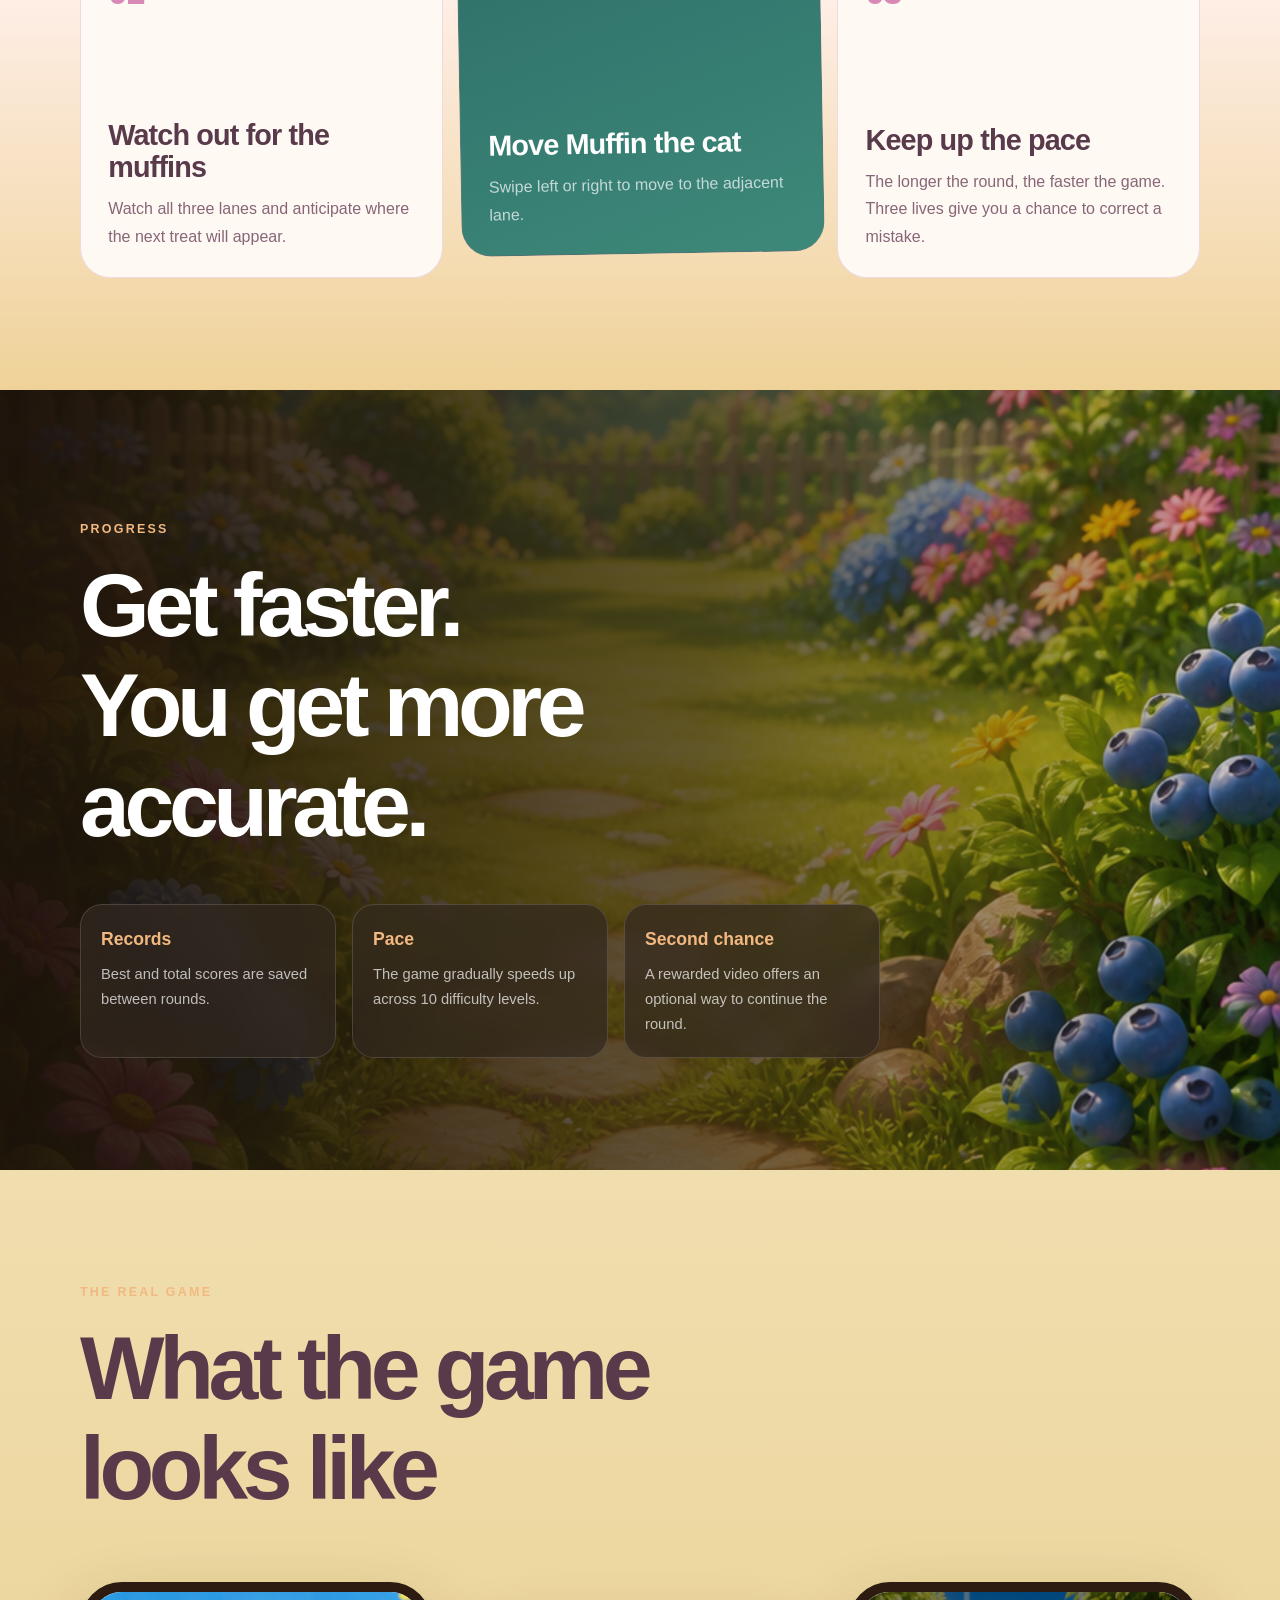
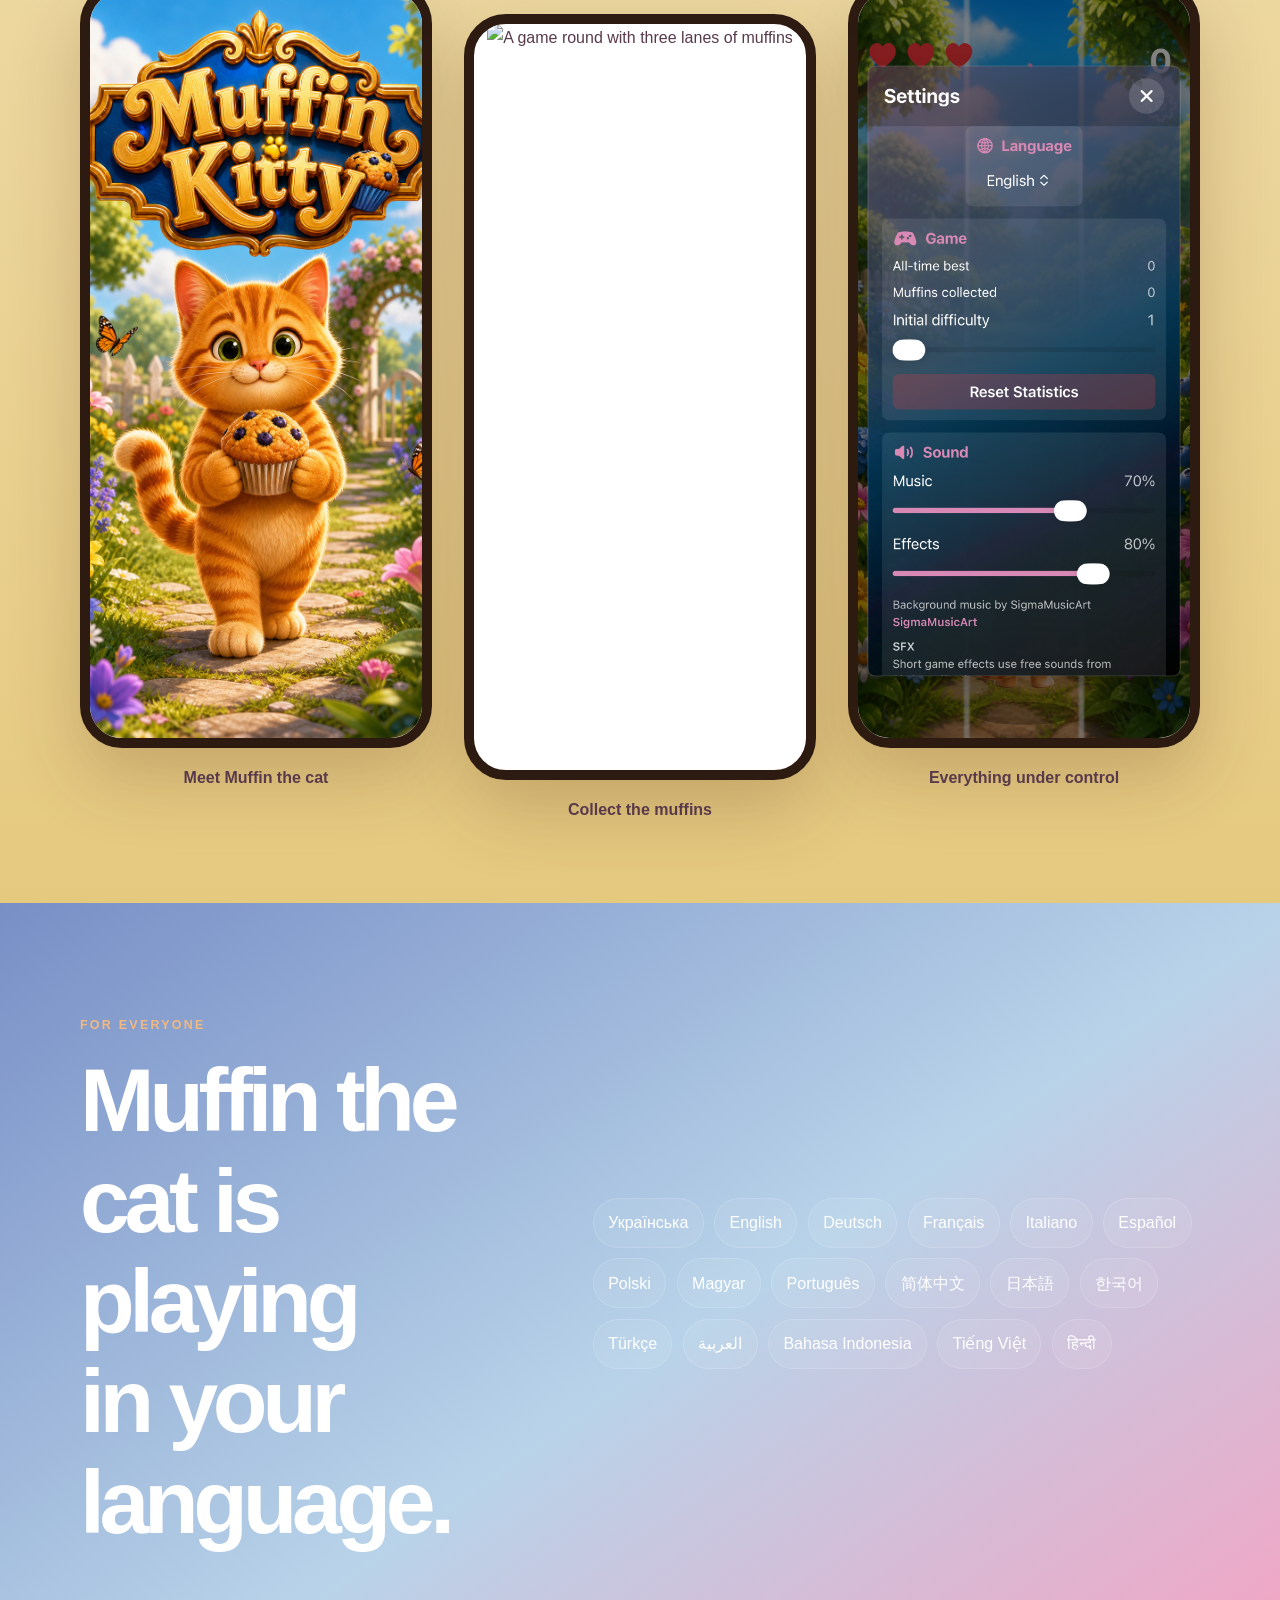
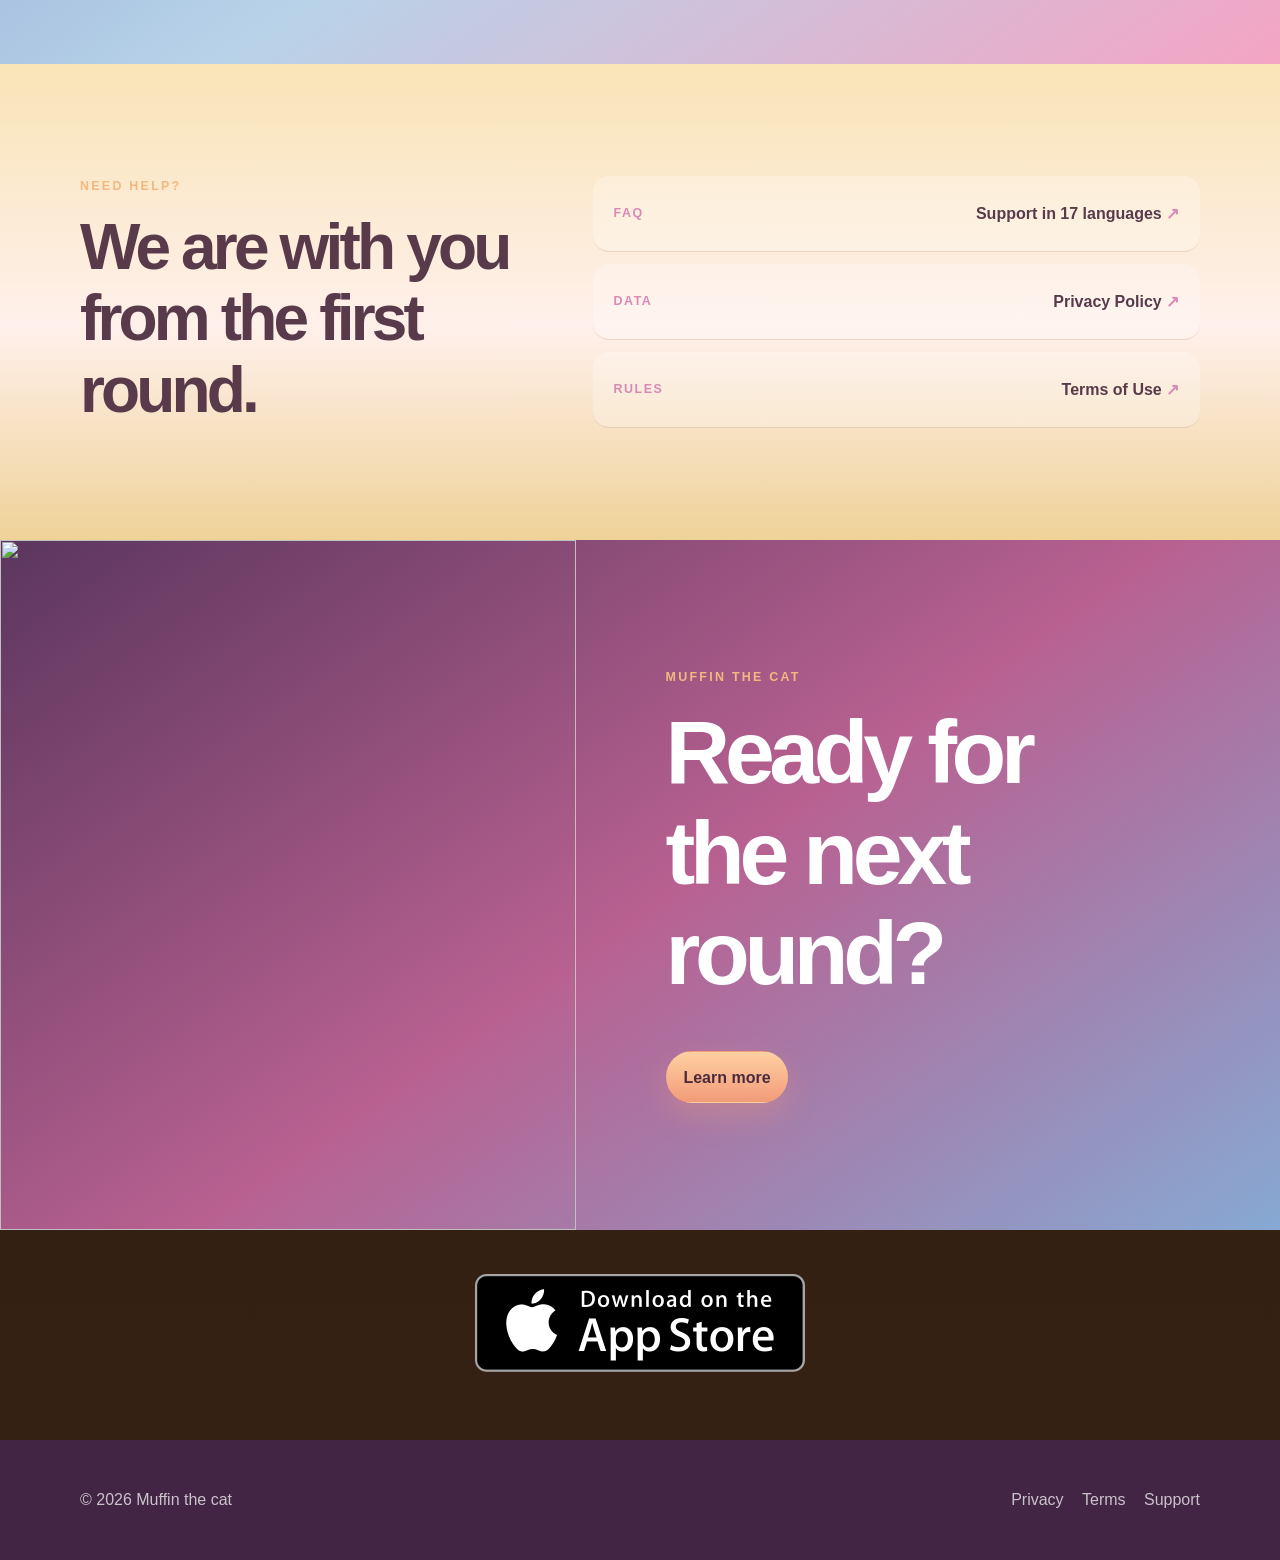
==== commit 02ca436a: "Apply game palette across support pages" ====
--- a/index.html
+++ b/index.html
@@ -11,7 +11,7 @@
   <title>Котик Маффін — мобільна аркада</title>
   <link rel="icon" type="image/png" href="images/muffinKittyIcon.png">
   <link rel="apple-touch-icon" href="images/muffinKittyIcon.png">
-  <link rel="stylesheet" href="site.css?v=20260728-5">
+  <link rel="stylesheet" href="site.css?v=20260728-7">
 </head>
 <body class="home">
   <a class="skip-link" href="#main">Перейти до вмісту</a>
--- a/site.css
+++ b/site.css
@@ -1175,3 +1175,15 @@
     max-width: 42vw;
   }
 }
+
+/* Shared support and legal pages use Muffin Kitty's berry and cream palette. */
+.topbar, .home .topbar { background: rgba(106, 59, 104, .94); }
+body:not(.home) { background: radial-gradient(circle at 12% 12%, rgba(246, 197, 148, .35), transparent 22rem), radial-gradient(circle at 88% 18%, rgba(184, 211, 233, .32), transparent 24rem), linear-gradient(180deg, #FFF9FC, #F7E0EA 54%, #E1EBF6); }
+.legal-hero { background: radial-gradient(circle at 82% 16%, rgba(246, 197, 148, .52), transparent 23rem), linear-gradient(145deg, #5B365D, #B86191 53%, #86A9D3); }
+.summary { border-color: rgba(184, 97, 145, .3); background: rgba(246, 197, 148, .24); }
+.toc, .stat-card, .faq details { border-color: rgba(184, 97, 145, .22); background: rgba(255, 252, 254, .8); }
+.faq details[open] { background: #FFFFFF; box-shadow: 0 14px 36px rgba(91, 54, 93, .12); }
+.document p, .document li, .faq-answer { color: #654B63; }
+.page-card { background: linear-gradient(145deg, #5B365D, #B86191 55%, #86A9D3); }
+.page-card::after { color: #FFD5A8; }
+.footer { background: #422545; }
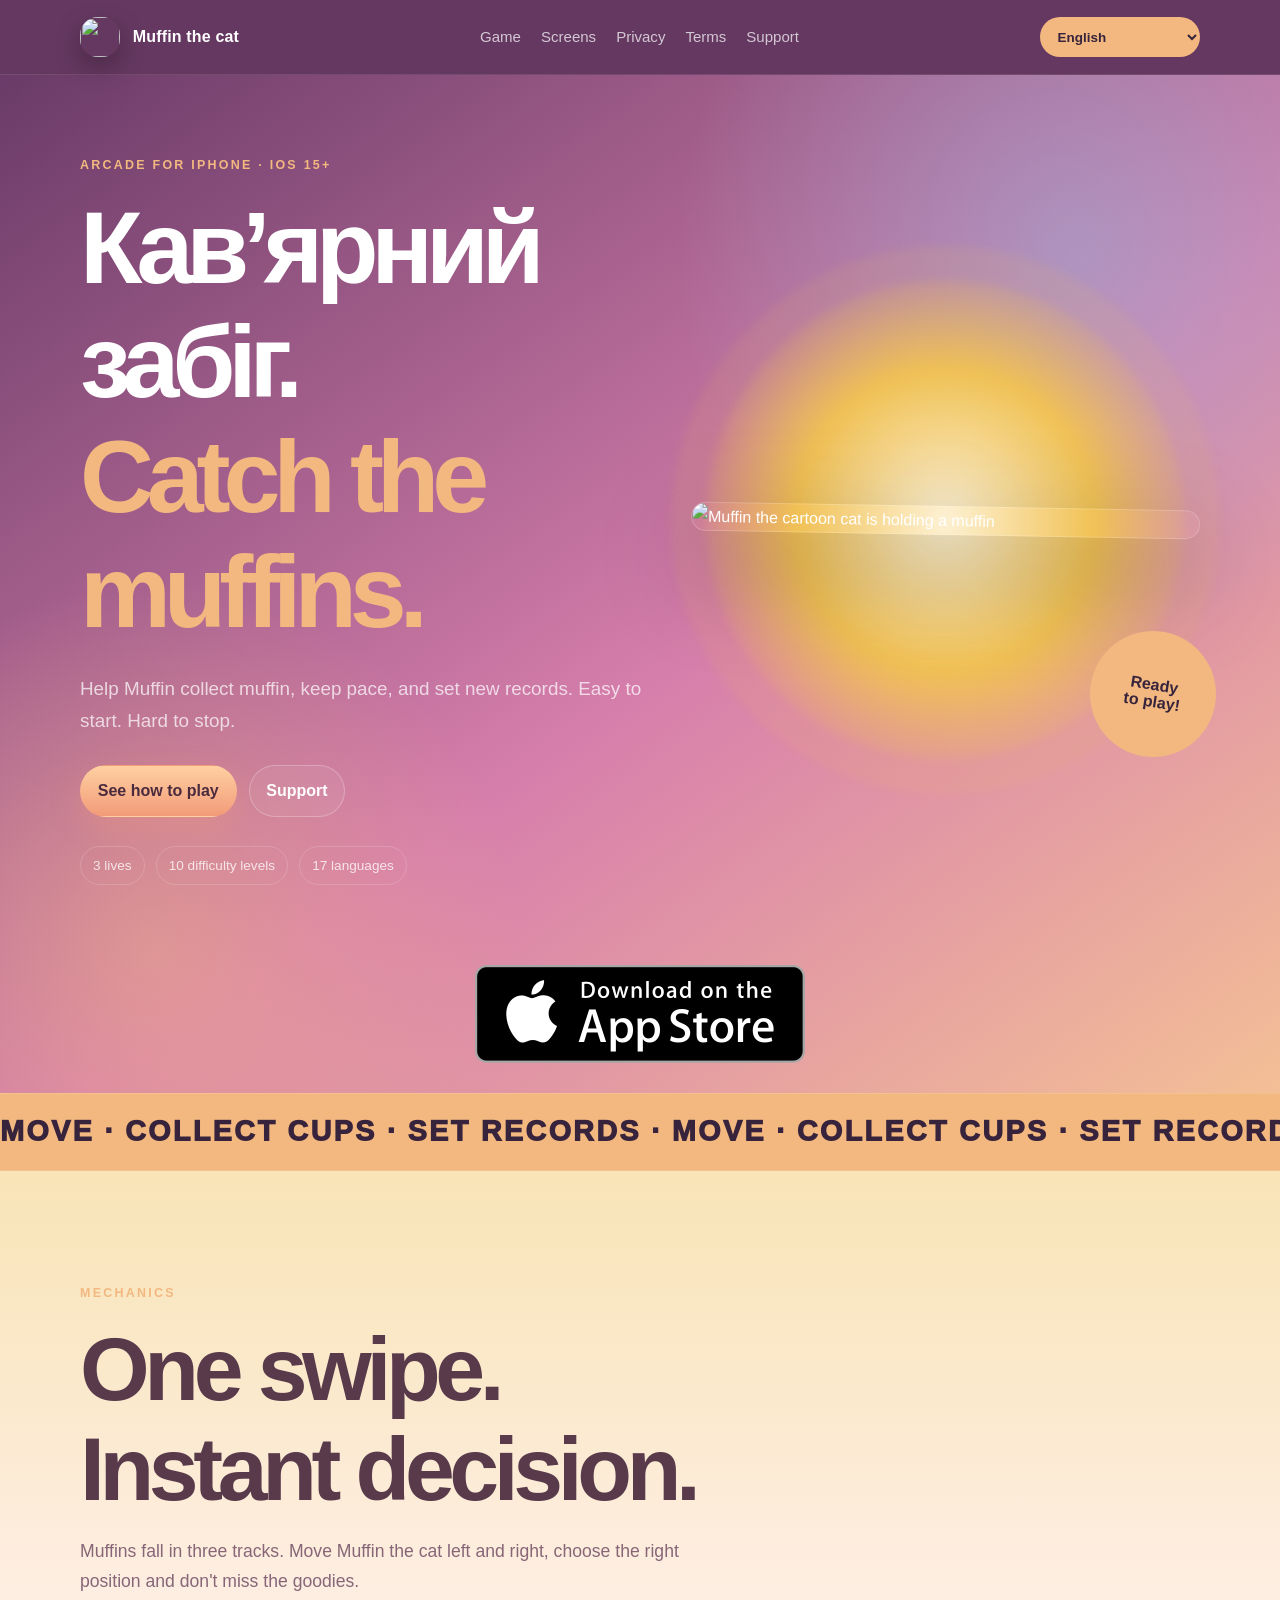
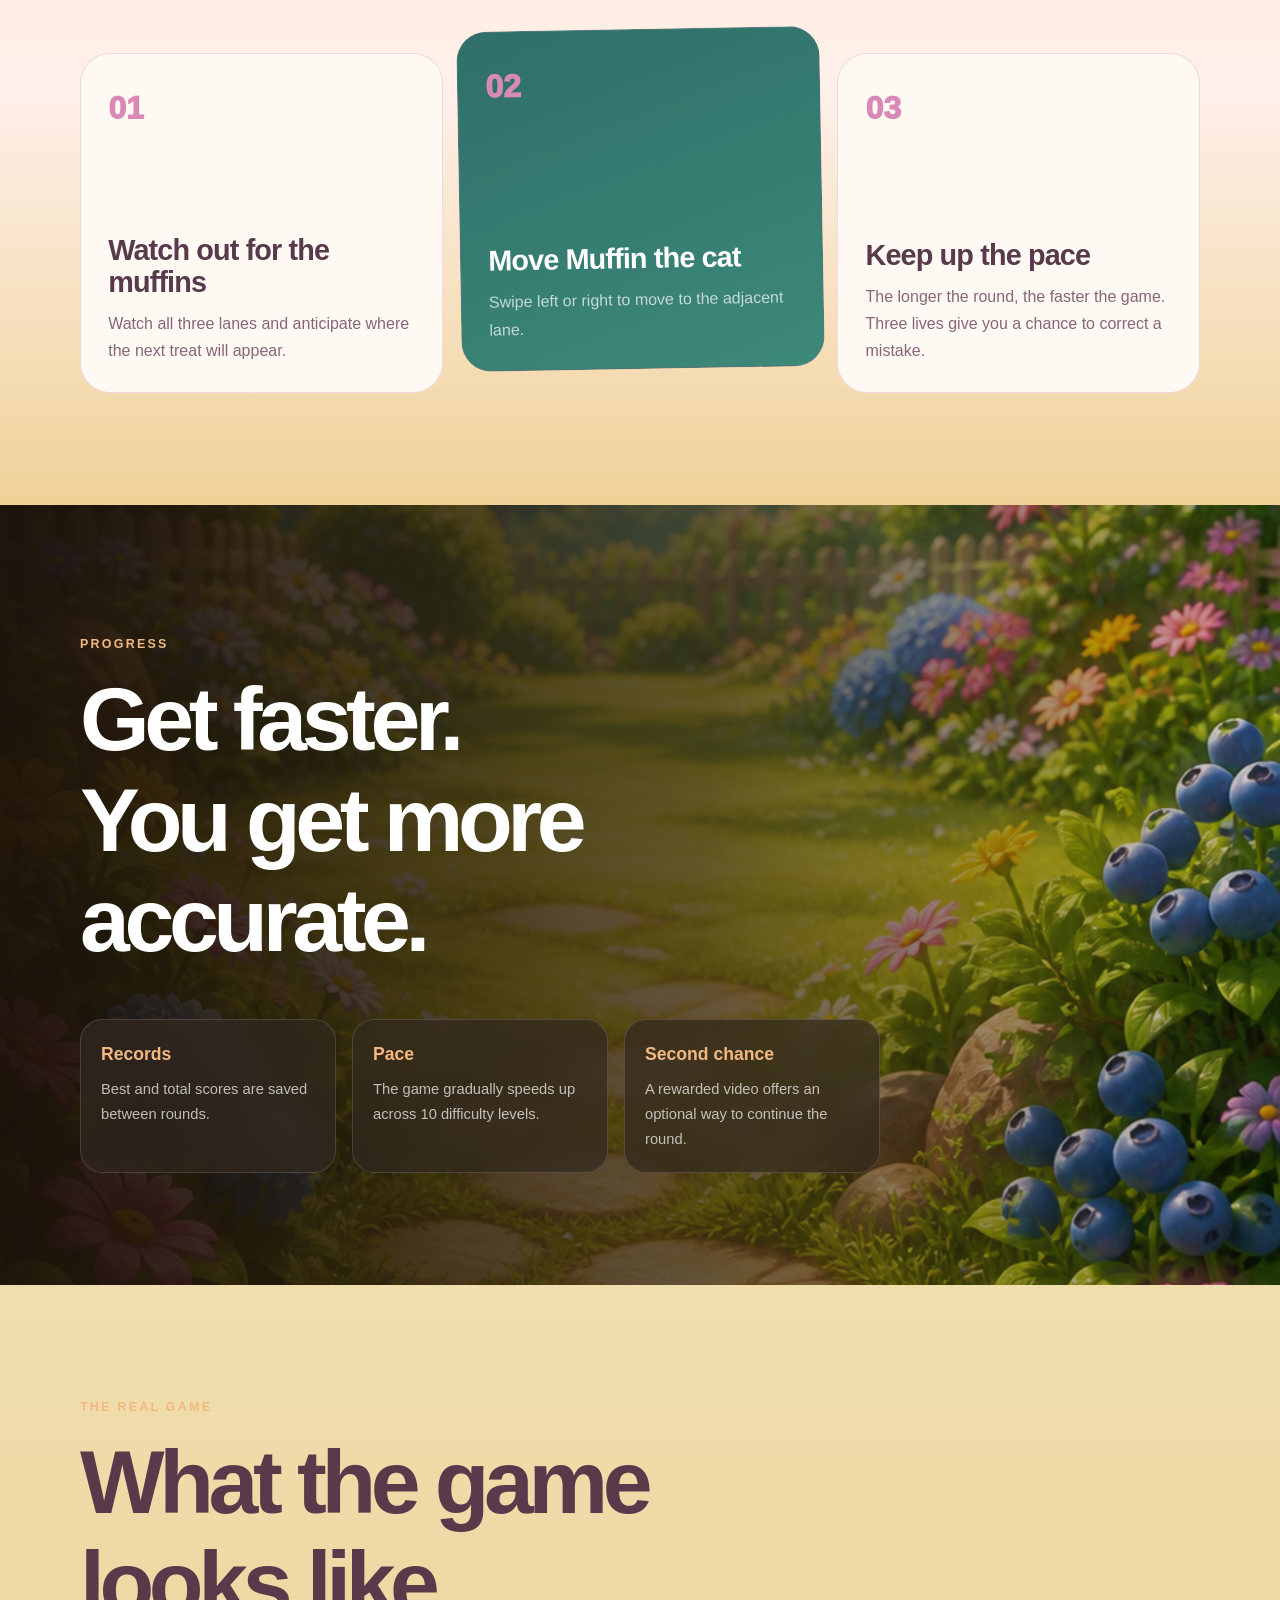
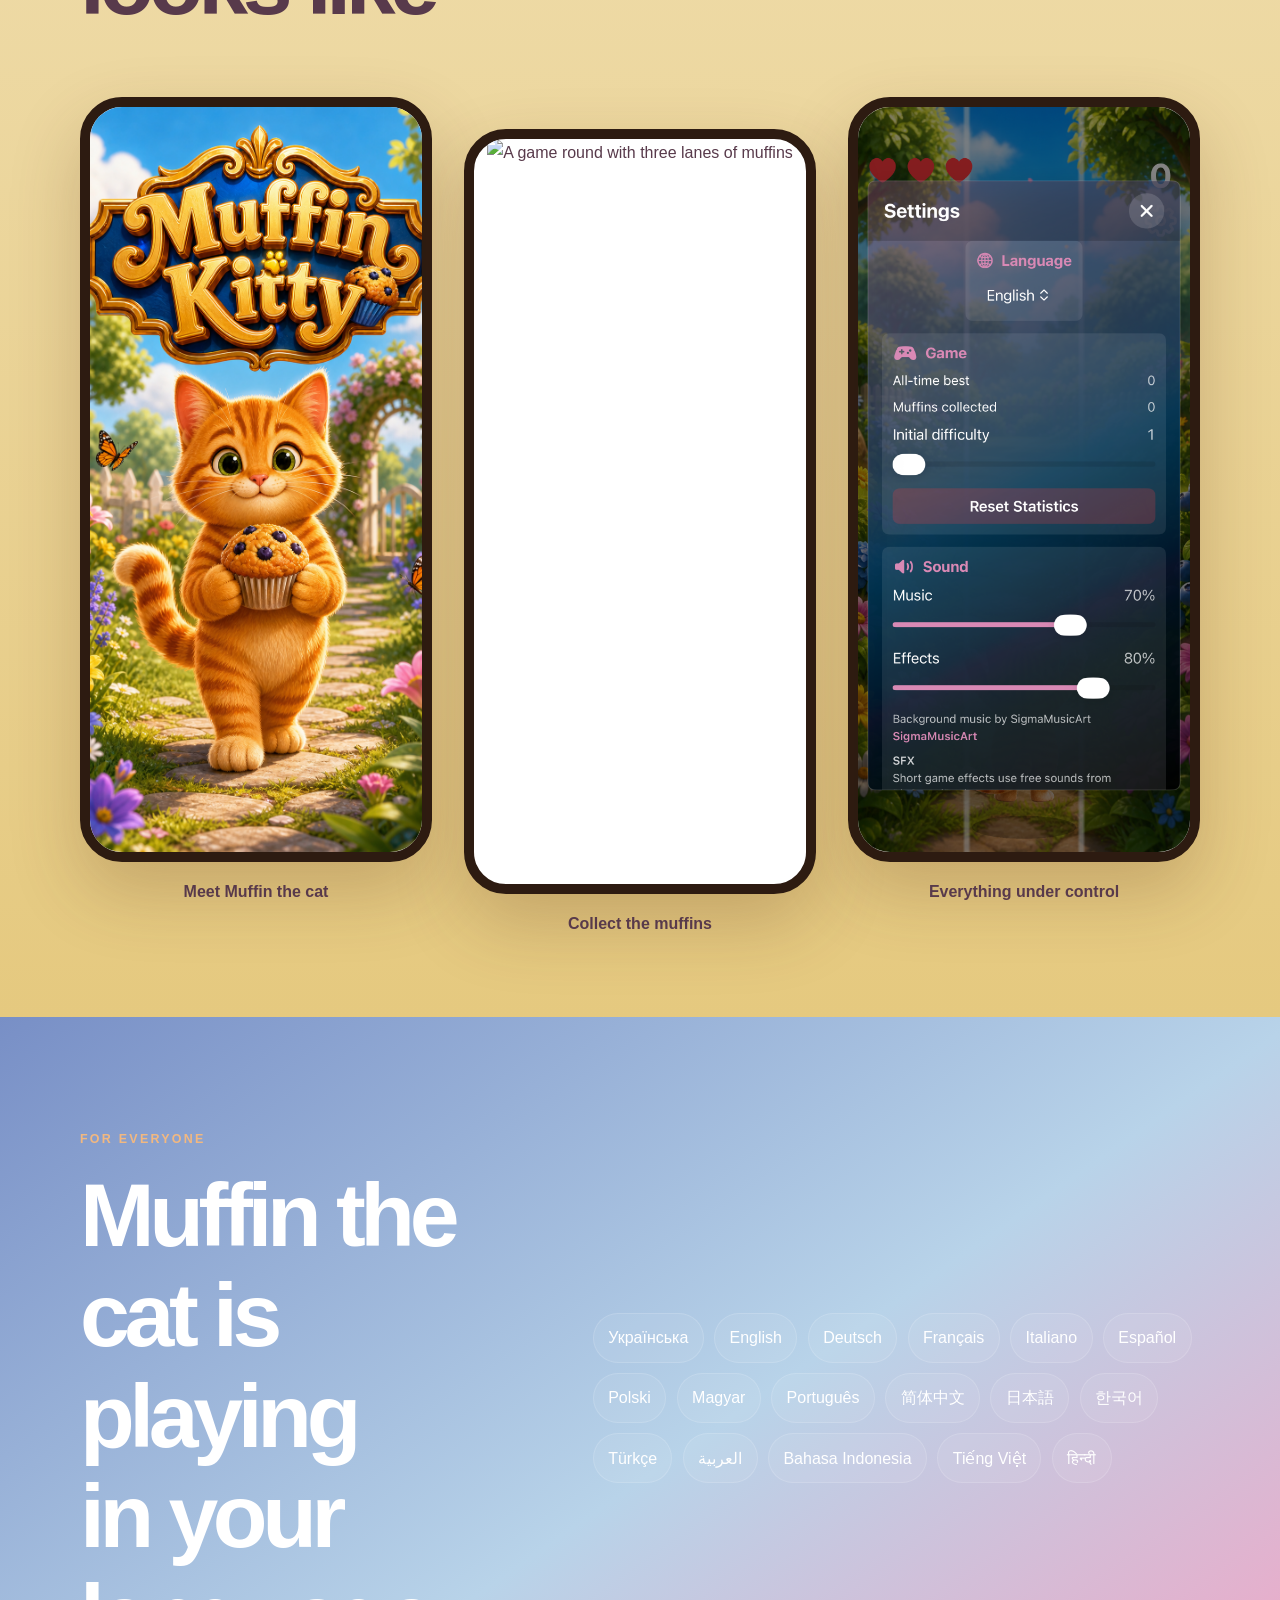
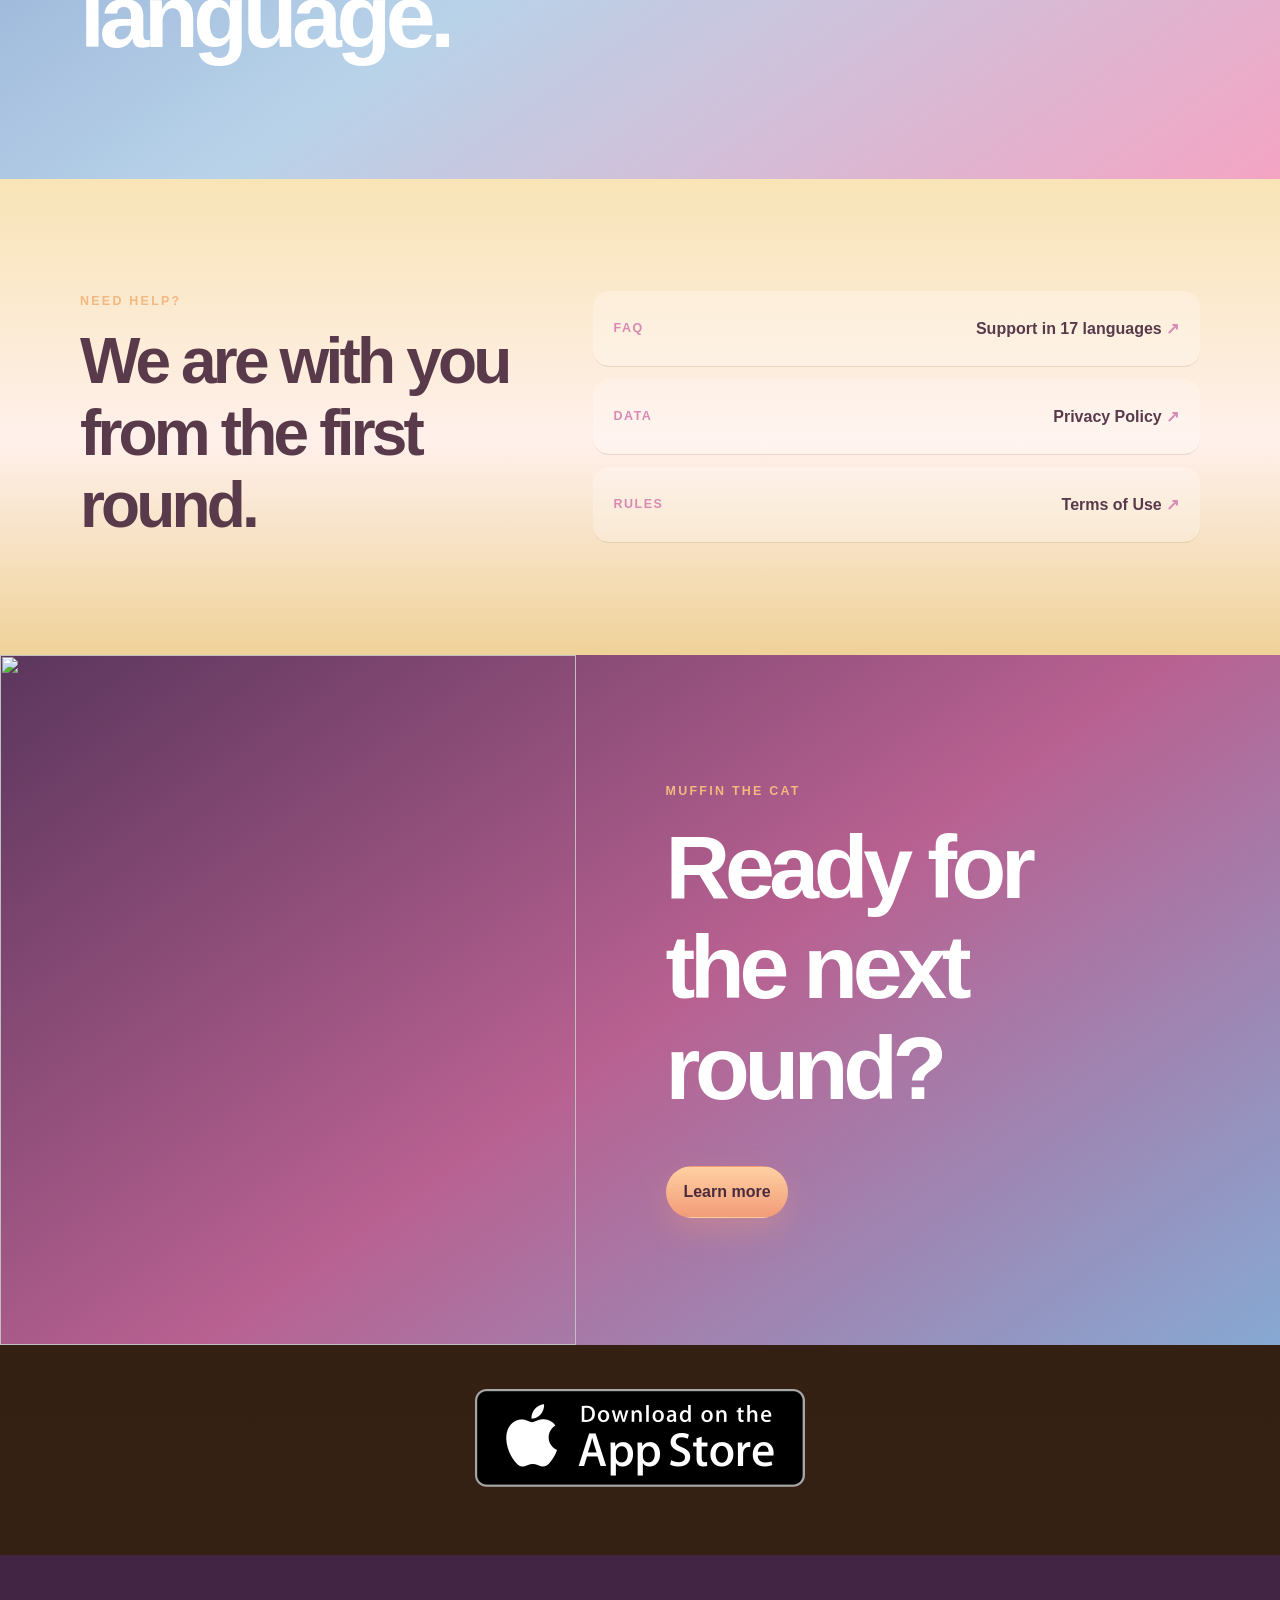
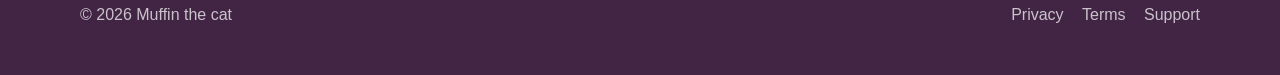
==== commit cdaf4cca: "Refresh site product copy" ====
--- a/index.html
+++ b/index.html
@@ -4,9 +4,9 @@
   <meta charset="utf-8">
   <meta name="viewport" content="width=device-width, initial-scale=1">
   <meta name="theme-color" content="#071621">
-  <meta name="description" content="Котик Маффін — аркадна гра для iPhone, де Котик Маффін збирає мафіни на трьох доріжках.">
+  <meta name="description" content="Котик Маффін — аркадна гра для iPhone, де Котик Маффін збирає мафіни в затишній кав’ярній гонці на трьох доріжках.">
   <meta property="og:title" content="Котик Маффін — мобільна аркада">
-  <meta property="og:description" content="Три доріжки. Свіжі мафіни. Один дуже спритний Котик Маффін.">
+  <meta property="og:description" content="Три доріжки. Свіжі мафіни. Спритний Котик Маффін.">
   <meta property="og:image" content="images/muffinKittyIcon.png">
   <title>Котик Маффін — мобільна аркада</title>
   <link rel="icon" type="image/png" href="images/muffinKittyIcon.png">
@@ -37,8 +37,8 @@
       <div class="shell game-hero-grid">
         <div class="hero-copy">
           <p class="game-kicker">Аркада для iPhone · iOS 15+</p>
-          <h1>Три доріжки.<br><em>Лови мафіни.</em></h1>
-          <p class="hero-summary">Допоможіть котикові Маффіну збирати мафіни, тримати темп і ставити нові рекорди. Просто почати. Неможливо вчасно зупинитися.</p>
+          <h1>Кав’ярний забіг.<br><em>Лови мафіни.</em></h1>
+          <p class="hero-summary">Проведіть Котика Маффіна через кав’ярний забіг, збирайте мафіни й тримайте ритм у швидкому аркадному раунді.</p>
           <div class="hero-actions">
             <a class="button primary" href="#game">Дивитися, як грати</a>
             <a class="button ghost" href="support.html">Підтримка</a>
